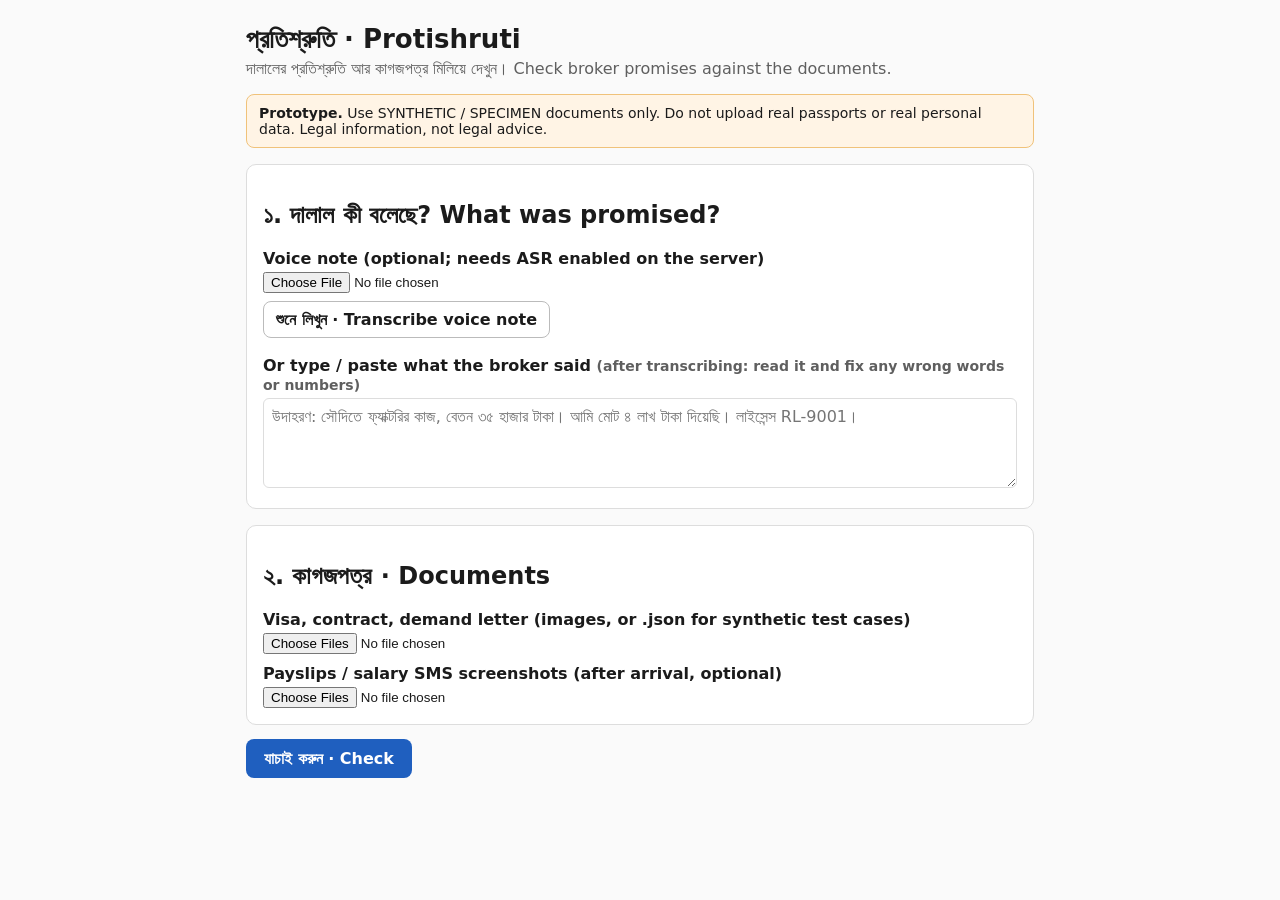
==== frontend/index.html @ cedc2063 "Protishruti prototype: rules engine, pipeline, synthetic data" ====
<!doctype html>
<html lang="bn">
<head>
<meta charset="utf-8">
<meta name="viewport" content="width=device-width, initial-scale=1">
<title>Protishruti — promise check (prototype)</title>
<style>
  :root { --ink:#1b1b1b; --muted:#5f5f5f; --line:#ddd; --bad:#b3261e; --warn:#8a5a00; --ok:#1e6b3a; --accent:#1f5fbf; }
  * { box-sizing: border-box; }
  body { font-family: "Noto Sans Bengali", system-ui, sans-serif; color: var(--ink); margin: 0; background: #fafafa; }
  main { max-width: 820px; margin: 0 auto; padding: 24px 16px 64px; }
  h1 { font-size: 26px; margin: 0 0 4px; }
  .sub { color: var(--muted); margin: 0 0 16px; }
  .banner { background: #fff4e5; border: 1px solid #f0c27a; padding: 10px 12px; border-radius: 8px; font-size: 14px; }
  section { background: #fff; border: 1px solid var(--line); border-radius: 10px; padding: 16px; margin-top: 16px; }
  label { display: block; font-weight: 600; margin: 10px 0 4px; }
  textarea, input[type=file] { width: 100%; }
  textarea { min-height: 90px; padding: 8px; font: inherit; border: 1px solid var(--line); border-radius: 6px; }
  button { background: var(--accent); color: #fff; border: 0; border-radius: 8px; padding: 10px 18px; font: inherit; font-weight: 600; cursor: pointer; margin-top: 14px; }
  button:disabled { opacity: .5; cursor: wait; }
  .flag { border-left: 4px solid var(--line); padding: 8px 12px; margin: 10px 0; background: #fcfcfc; border-radius: 0 8px 8px 0; }
  .critical { border-color: var(--bad); } .warning { border-color: var(--warn); } .info { border-color: var(--accent); }
  .tag { font-size: 12px; font-weight: 700; text-transform: uppercase; }
  .critical .tag { color: var(--bad); } .warning .tag { color: var(--warn); } .info .tag { color: var(--accent); }
  .muted { color: var(--muted); font-size: 14px; }
  pre { white-space: pre-wrap; background: #f6f6f6; padding: 12px; border-radius: 8px; font: inherit; }
  .err { color: var(--bad); font-weight: 600; }
  button.secondary { background: #fff; color: inherit; border: 1px solid #bbb; margin: 8px 0; padding: 8px 12px; }
</style>
</head>
<body>
<main>
  <h1>প্রতিশ্রুতি · Protishruti</h1>
  <p class="sub">দালালের প্রতিশ্রুতি আর কাগজপত্র মিলিয়ে দেখুন। Check broker promises against the documents.</p>
  <p class="banner"><b>Prototype.</b> Use SYNTHETIC / SPECIMEN documents only. Do not upload real passports or real personal data. Legal information, not legal advice.</p>

  <form id="f">
    <section>
      <h2>১. দালাল কী বলেছে? What was promised?</h2>
      <label for="audio">Voice note (optional; needs ASR enabled on the server)</label>
      <input id="audio" name="audio" type="file" accept="audio/*">
      <button id="tx" type="button" class="secondary">শুনে লিখুন · Transcribe voice note</button>
      <label for="transcript">Or type / paste what the broker said <span class="muted">(after transcribing: read it and fix any wrong words or numbers)</span></label>
      <textarea id="transcript" name="transcript" placeholder="উদাহরণ: সৌদিতে ফ্যাক্টরির কাজ, বেতন ৩৫ হাজার টাকা। আমি মোট ৪ লাখ টাকা দিয়েছি। লাইসেন্স RL-9001।"></textarea>
    </section>
    <section>
      <h2>২. কাগজপত্র · Documents</h2>
      <label for="documents">Visa, contract, demand letter (images, or .json for synthetic test cases)</label>
      <input id="documents" name="documents" type="file" multiple accept="image/*,.json,application/pdf">
      <label for="payslips">Payslips / salary SMS screenshots (after arrival, optional)</label>
      <input id="payslips" name="payslips" type="file" multiple accept="image/*,.json">
    </section>
    <button id="go" type="submit">যাচাই করুন · Check</button>
    <p id="status" class="muted" role="status"></p>
  </form>

  <section id="out" hidden>
    <h2>ফলাফল · Result</h2>
    <p id="heard" class="muted"></p>
    <div id="flags"></div>
    <h3>ব্যাখ্যা · Explanation</h3>
    <pre id="explain"></pre>
    <h3>যা যাচাই করা হয়নি · Not checked</h3>
    <ul id="notchecked"></ul>
    <p id="record" class="muted"></p>
  </section>
</main>
<script>
const f = document.getElementById('f'), go = document.getElementById('go'), status = document.getElementById('status');
const esc = s => String(s ?? '').replace(/[&<>"]/g, c => ({'&':'&amp;','<':'&lt;','>':'&gt;','"':'&quot;'}[c]));

let fromVoice = false;
document.getElementById('transcript').addEventListener('input', () => {
  if (!document.getElementById('transcript').value.trim()) fromVoice = false;
});
document.getElementById('tx').addEventListener('click', async () => {
  const audio = document.getElementById('audio').files[0];
  if (!audio) { status.innerHTML = '<span class="err">Choose a voice note first.</span>'; return; }
  const fd = new FormData(); fd.append('audio', audio);
  status.textContent = 'Transcribing…';
  try {
    const res = await fetch('/api/transcribe', { method: 'POST', body: fd });
    const raw = await res.text();
    let d; try { d = JSON.parse(raw); } catch { throw new Error(`Server error ${res.status}: ${raw.slice(0, 200)}`); }
    if (!res.ok) throw new Error(d.detail || res.statusText);
    document.getElementById('transcript').value = d.text;
    fromVoice = true;
    status.textContent = 'Done. Read the text, correct any mistakes, then click Check.';
  } catch (err) { status.innerHTML = '<span class="err">' + esc(err.message) + '</span>'; }
});

f.addEventListener('submit', async (e) => {
  e.preventDefault();
  const fd = new FormData();
  const audio = document.getElementById('audio').files[0];
  const transcript = document.getElementById('transcript').value.trim();
  if (!audio && !transcript) { status.innerHTML = '<span class="err">Add a voice note or type what was promised.</span>'; return; }
  if (audio) fd.append('audio', audio);
  if (transcript) fd.append('transcript', transcript);
  if (transcript && fromVoice) fd.append('from_voice', 'true');
  for (const file of document.getElementById('documents').files) fd.append('documents', file);
  for (const file of document.getElementById('payslips').files) fd.append('payslips', file);

  go.disabled = true;
  const t0 = Date.now();
  const tick = setInterval(() => { status.textContent = `Checking… ${Math.round((Date.now() - t0) / 1000)} s (the AI reads each document; up to a minute each)`; }, 1000);
  const ctrl = new AbortController();
  const stop = setTimeout(() => ctrl.abort(), 240000);
  try {
    const res = await fetch('/api/check', { method: 'POST', body: fd, signal: ctrl.signal });
    const raw = await res.text();
    let data;
    try { data = JSON.parse(raw); } catch { throw new Error(`Server error ${res.status}: ${raw.slice(0, 200)} (see the terminal running uvicorn)`); }
    if (!res.ok) throw new Error(typeof data.detail === 'string' ? data.detail : JSON.stringify(data.detail));
    render(data); status.textContent = '';
  } catch (err) {
    const msg = err.name === 'AbortError' ? 'No answer after 4 minutes. Look at the terminal running uvicorn for the step that is stuck.' : err.message;
    status.innerHTML = '<span class="err">' + esc(msg) + '</span>';
  } finally { clearInterval(tick); clearTimeout(stop); go.disabled = false; }
});

function render(d) {
  const flags = d.flags.map(fl => `
    <div class="flag ${fl.severity}">
      <div class="tag">${esc(fl.severity)} · ${esc(fl.rule_id)}</div>
      <div><b>${esc(fl.title_bn)}</b><br><span class="muted">${esc(fl.title_en)}</span></div>
      ${fl.promised ? `<div>Promised: ${esc(fl.promised)}</div>` : ''}
      ${fl.found ? `<div>Found: ${esc(fl.found)}</div>` : ''}
      <div class="muted">Source: ${esc(fl.source)}</div>
    </div>`).join('');
  document.getElementById('flags').innerHTML = flags || '<p>No mismatch found in what was shown. This does not mean the job is safe.</p>';
  document.getElementById('heard').innerHTML = d.transcript ? `<b>যা শোনা/পড়া হয়েছে · What we read:</b> ${esc(d.transcript)}` : '';
  document.getElementById('explain').textContent = d.explanation_bn;
  document.getElementById('notchecked').innerHTML = d.not_checked.map(x => `<li>${esc(x)}</li>`).join('');
  document.getElementById('record').innerHTML = d.record_id
    ? `Protishruti Record: <a href="/api/records/${esc(d.record_id)}" target="_blank" rel="noopener">${esc(d.record_id)}</a> · SHA-256 <code>${esc(d.record_hash)}</code>` : '';
  document.getElementById('out').hidden = false;
}
</script>
</body>
</html>
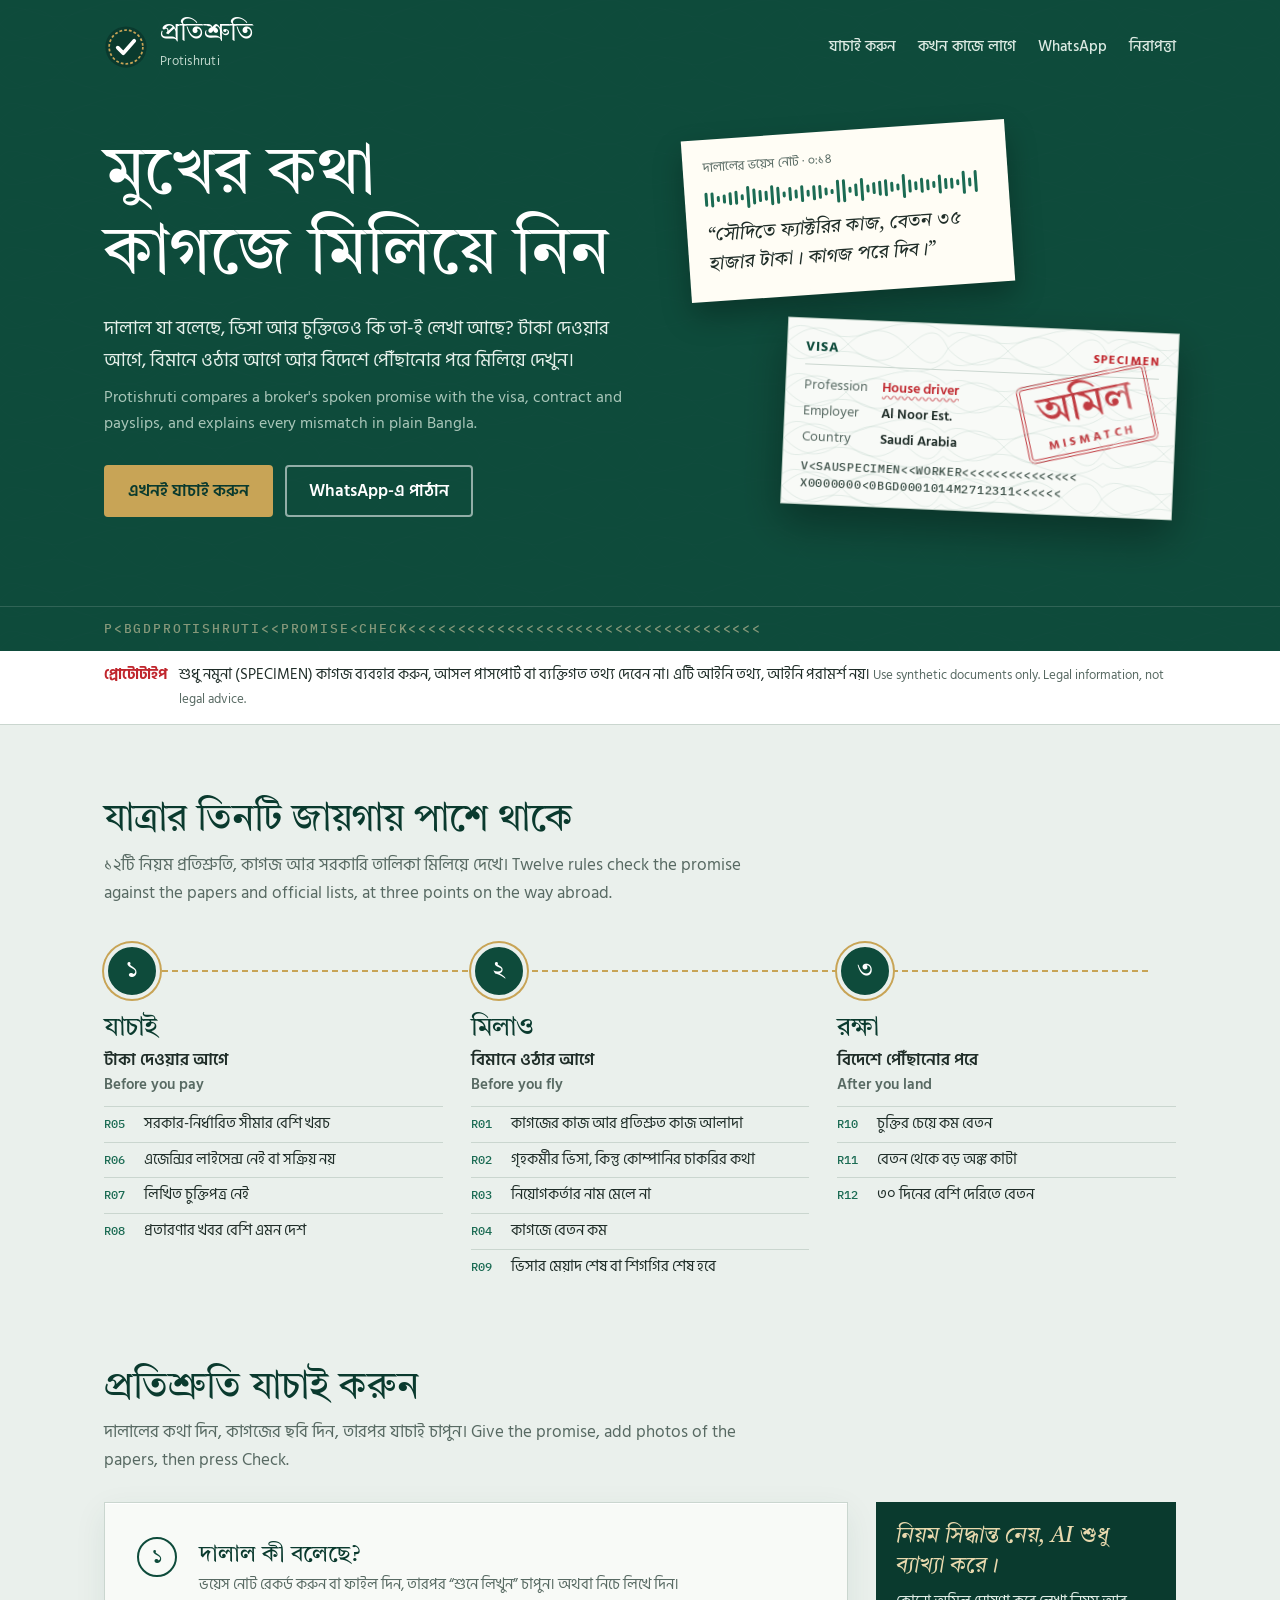
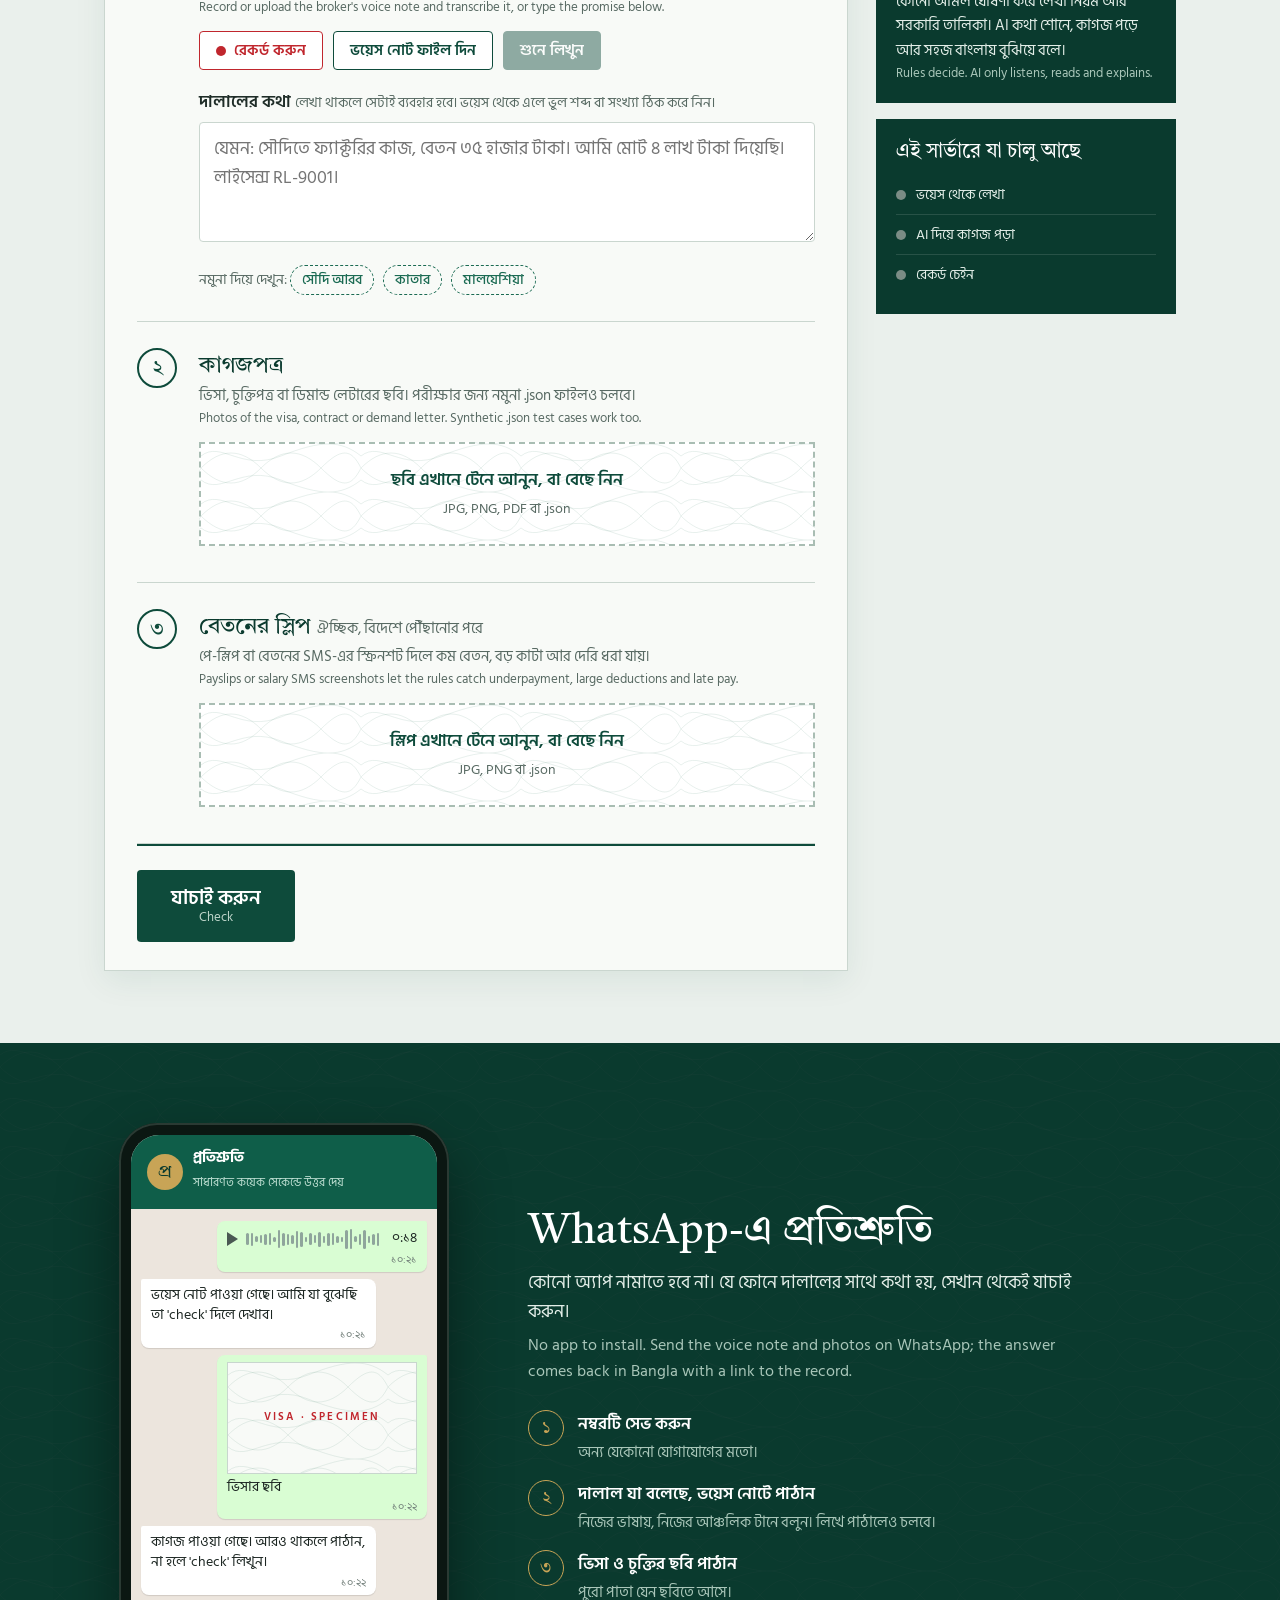
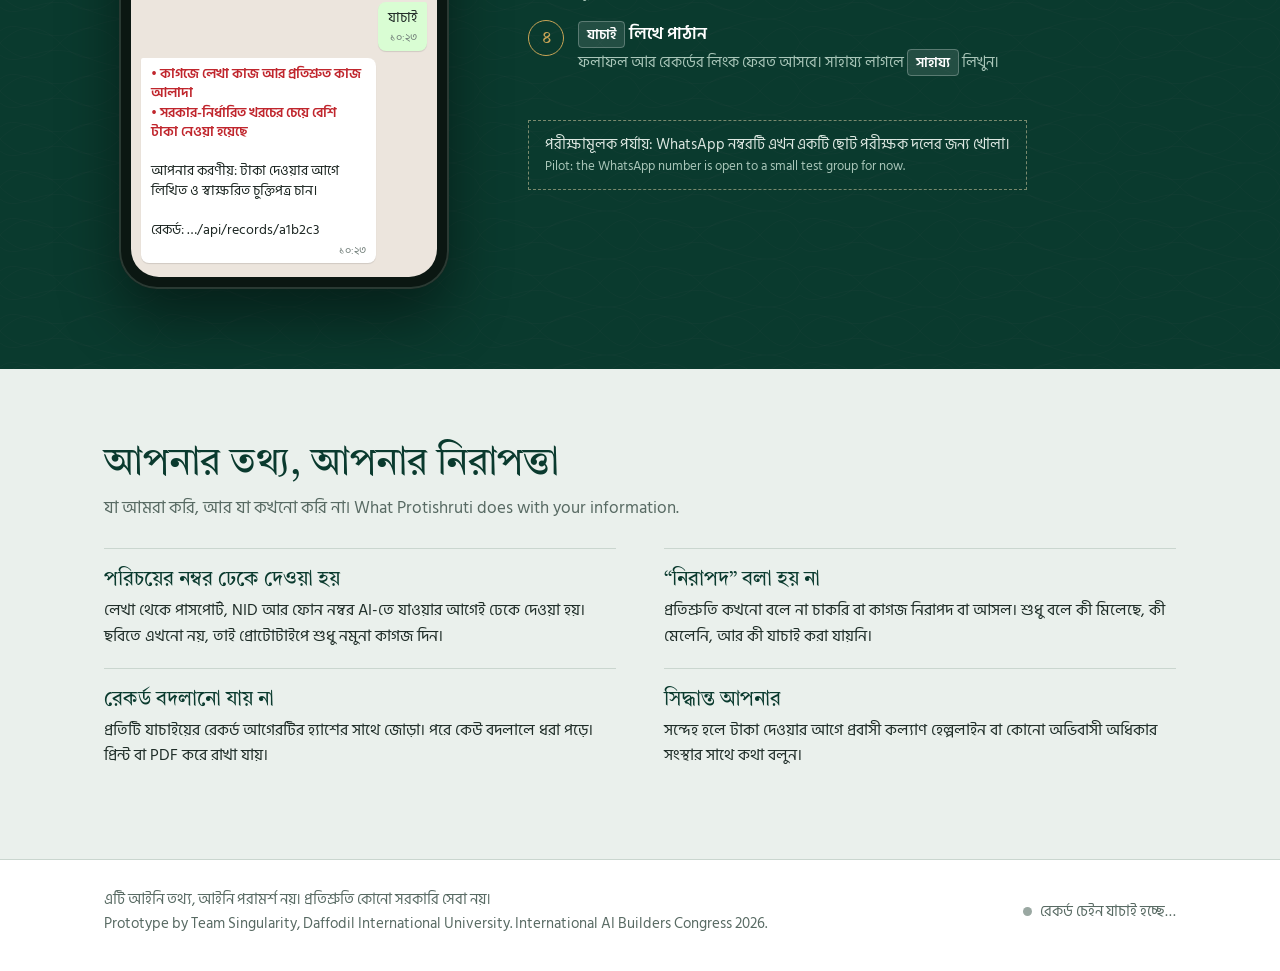
==== commit 1fbeabd8: "frontend more polished and whatsapp integration" ====
--- a/frontend/index.html
+++ b/frontend/index.html
@@ -3,107 +3,740 @@
 <head>
 <meta charset="utf-8">
 <meta name="viewport" content="width=device-width, initial-scale=1">
-<title>Protishruti — promise check (prototype)</title>
+<title>প্রতিশ্রুতি — দালালের কথা কাগজে মিলিয়ে নিন</title>
+<meta name="description" content="Protishruti checks a broker's spoken promise against the visa, contract and payslips, and explains every mismatch in plain Bangla.">
+<meta name="theme-color" content="#0E4B3B">
+<link rel="icon" href="data:image/svg+xml,%3Csvg xmlns='http://www.w3.org/2000/svg' viewBox='0 0 64 64'%3E%3Ccircle cx='32' cy='32' r='30' fill='%230E4B3B'/%3E%3Ccircle cx='32' cy='32' r='24' fill='none' stroke='%23C8A456' stroke-width='3' stroke-dasharray='4 3'/%3E%3Cpath d='M20 33l8 8 16-18' fill='none' stroke='%23fff' stroke-width='6' stroke-linecap='round' stroke-linejoin='round'/%3E%3C/svg%3E">
+<link rel="preconnect" href="https://fonts.googleapis.com">
+<link rel="preconnect" href="https://fonts.gstatic.com" crossorigin>
+<link href="https://fonts.googleapis.com/css2?family=Hind+Siliguri:wght@400;500;600;700&family=IBM+Plex+Mono:wght@500&family=Tiro+Bangla:ital@0;1&display=swap" rel="stylesheet">
 <style>
-  :root { --ink:#1b1b1b; --muted:#5f5f5f; --line:#ddd; --bad:#b3261e; --warn:#8a5a00; --ok:#1e6b3a; --accent:#1f5fbf; }
-  * { box-sizing: border-box; }
-  body { font-family: "Noto Sans Bengali", system-ui, sans-serif; color: var(--ink); margin: 0; background: #fafafa; }
-  main { max-width: 820px; margin: 0 auto; padding: 24px 16px 64px; }
-  h1 { font-size: 26px; margin: 0 0 4px; }
-  .sub { color: var(--muted); margin: 0 0 16px; }
-  .banner { background: #fff4e5; border: 1px solid #f0c27a; padding: 10px 12px; border-radius: 8px; font-size: 14px; }
-  section { background: #fff; border: 1px solid var(--line); border-radius: 10px; padding: 16px; margin-top: 16px; }
-  label { display: block; font-weight: 600; margin: 10px 0 4px; }
-  textarea, input[type=file] { width: 100%; }
-  textarea { min-height: 90px; padding: 8px; font: inherit; border: 1px solid var(--line); border-radius: 6px; }
-  button { background: var(--accent); color: #fff; border: 0; border-radius: 8px; padding: 10px 18px; font: inherit; font-weight: 600; cursor: pointer; margin-top: 14px; }
-  button:disabled { opacity: .5; cursor: wait; }
-  .flag { border-left: 4px solid var(--line); padding: 8px 12px; margin: 10px 0; background: #fcfcfc; border-radius: 0 8px 8px 0; }
-  .critical { border-color: var(--bad); } .warning { border-color: var(--warn); } .info { border-color: var(--accent); }
-  .tag { font-size: 12px; font-weight: 700; text-transform: uppercase; }
-  .critical .tag { color: var(--bad); } .warning .tag { color: var(--warn); } .info .tag { color: var(--accent); }
-  .muted { color: var(--muted); font-size: 14px; }
-  pre { white-space: pre-wrap; background: #f6f6f6; padding: 12px; border-radius: 8px; font: inherit; }
-  .err { color: var(--bad); font-weight: 600; }
-  button.secondary { background: #fff; color: inherit; border: 1px solid #bbb; margin: 8px 0; padding: 8px 12px; }
+:root {
+  --green-900: #0A3A2E;
+  --green: #0E4B3B;
+  --green-600: #1B6B53;
+  --paper: #EAF0EC;
+  --sheet: #F8FAF7;
+  --ink: #1F2D28;
+  --muted: #586A63;
+  --line: #CAD6CF;
+  --gold: #C8A456;
+  --gold-soft: #E9D9AE;
+  --red: #C0262D;
+  --violet: #5D3A9B;
+  --display: 'Tiro Bangla', 'Noto Serif Bengali', Georgia, serif;
+  --body: 'Hind Siliguri', 'Noto Sans Bengali', system-ui, sans-serif;
+  --mono: 'IBM Plex Mono', ui-monospace, Consolas, monospace;
+  --guilloche: url("data:image/svg+xml,%3Csvg xmlns='http://www.w3.org/2000/svg' width='160' height='48' viewBox='0 0 160 48'%3E%3Cg fill='none' stroke='%231B6B53' stroke-opacity='.10' stroke-width='1'%3E%3Cpath d='M0 24 C20 4 40 4 60 24 S100 44 120 24 S150 4 160 24'/%3E%3Cpath d='M0 24 C20 44 40 44 60 24 S100 4 120 24 S150 44 160 24'/%3E%3Cpath d='M0 12 C20 -4 40 28 80 12 S140 -4 160 12'/%3E%3Cpath d='M0 36 C20 52 40 20 80 36 S140 52 160 36'/%3E%3C/g%3E%3C/svg%3E");
+}
+* { box-sizing: border-box; }
+html { scroll-behavior: smooth; }
+body { margin: 0; background: var(--paper); color: var(--ink); font: 17px/1.65 var(--body); -webkit-font-smoothing: antialiased; }
+img, svg { display: block; }
+a { color: var(--green-600); }
+:focus-visible { outline: 3px solid var(--gold); outline-offset: 2px; }
+.wrap { max-width: 1120px; margin: 0 auto; padding: 0 24px; }
+.en { display: block; color: var(--muted); font-size: .86em; line-height: 1.5; }
+.sr { position: absolute; width: 1px; height: 1px; overflow: hidden; clip: rect(0 0 0 0); white-space: nowrap; }
+
+/* ---------- Hero ---------- */
+.hero { background: var(--green); color: #fff; position: relative; overflow: hidden; }
+.hero::before { content: ''; position: absolute; inset: 0; background: var(--guilloche); opacity: .5; filter: invert(1); mix-blend-mode: soft-light; }
+.topbar { position: relative; display: flex; align-items: center; justify-content: space-between; gap: 16px; padding-top: 20px; }
+.brand { display: flex; align-items: center; gap: 12px; color: #fff; text-decoration: none; }
+.brand svg { width: 44px; height: 44px; }
+.brand b { font: 400 26px/1 var(--display); display: block; }
+.brand small { color: #BFD6CB; font-size: 13px; letter-spacing: .02em; }
+.topbar nav { display: flex; gap: 22px; }
+.topbar nav a { color: #DCEAE3; text-decoration: none; font-weight: 500; font-size: 15px; }
+.topbar nav a:hover { color: #fff; text-decoration: underline; text-underline-offset: 4px; }
+.hero-grid { position: relative; display: grid; grid-template-columns: 1.05fr .95fr; gap: 40px; align-items: center; padding: 56px 0 84px; }
+.hero h1 { font: 400 clamp(40px, 6vw, 68px)/1.18 var(--display); margin: 0 0 18px; }
+.hero .lede { font-size: 19px; color: #E4EFE9; max-width: 34em; margin: 0 0 8px; }
+.hero .lede-en { color: #A9C6B9; font-size: 16px; max-width: 36em; margin: 0 0 28px; }
+.cta { display: flex; flex-wrap: wrap; gap: 12px; }
+.btn { display: inline-flex; align-items: center; gap: 10px; font: 600 17px/1.2 var(--body); border-radius: 4px; padding: 14px 22px; text-decoration: none; cursor: pointer; border: 2px solid transparent; }
+.btn-gold { background: var(--gold); color: var(--green-900); }
+.btn-gold:hover { background: #D6B66B; }
+.btn-line { border-color: rgba(255,255,255,.55); color: #fff; background: transparent; }
+.btn-line:hover { border-color: #fff; background: rgba(255,255,255,.06); }
+
+/* Hero specimen: promise note + visa page + stamp */
+.specimen { position: relative; height: 392px; }
+.note-card { position: absolute; left: 0; top: 0; width: 66%; background: #FFFDF5; color: var(--ink); padding: 18px 20px 22px; transform: rotate(-4deg); box-shadow: 0 14px 30px rgba(0,0,0,.28); }
+.note-card .who { display: flex; align-items: center; gap: 8px; font-size: 13px; color: var(--muted); margin-bottom: 8px; }
+.wave { display: flex; align-items: center; gap: 3px; height: 26px; margin: 6px 0 10px; }
+.wave i { width: 3px; background: var(--green-600); border-radius: 2px; }
+.note-card p { margin: 0; font: italic 400 19px/1.5 var(--display); }
+.visa { position: absolute; right: 0; bottom: 10px; width: 80%; background: var(--sheet) var(--guilloche); color: var(--ink); border: 1px solid #B9CBC1; padding: 16px 18px 12px; transform: rotate(2.5deg); box-shadow: 0 18px 40px rgba(0,0,0,.32); }
+.visa header { display: flex; justify-content: space-between; align-items: baseline; border-bottom: 1px solid var(--line); padding-bottom: 6px; margin-bottom: 8px; }
+.visa header b { font-weight: 700; letter-spacing: .08em; font-size: 14px; color: var(--green); }
+.visa header span { font-size: 12px; color: var(--red); font-weight: 700; letter-spacing: .1em; }
+.visa dl { display: grid; grid-template-columns: auto 1fr; gap: 3px 14px; margin: 0 0 10px; font-size: 14px; }
+.visa dt { color: var(--muted); }
+.visa dd { margin: 0; font-weight: 600; }
+.visa dd.bad { color: var(--red); text-decoration: underline wavy rgba(192,38,45,.5); text-underline-offset: 3px; }
+.visa .mrz { font: 500 11.5px/1.45 var(--mono); color: #3E5149; letter-spacing: .06em; white-space: nowrap; overflow: hidden; }
+.stamp { position: absolute; color: var(--red); border: 4px double currentColor; border-radius: 6px; padding: 4px 14px 2px; text-align: center; transform: rotate(-14deg); font-weight: 700; line-height: 1.05; mix-blend-mode: multiply; opacity: .9;
+  -webkit-mask-image: radial-gradient(circle at 30% 40%, #000 60%, rgba(0,0,0,.65) 61%, #000 75%); mask-image: radial-gradient(circle at 30% 40%, #000 60%, rgba(0,0,0,.65) 61%, #000 75%); }
+.stamp b { display: block; font: 400 34px/1.1 var(--display); }
+.stamp small { font-size: 12px; letter-spacing: .28em; }
+.visa .stamp { right: 22px; top: 44px; }
+.visa .stamp b { font-size: 42px; }
+@keyframes thunk { 0% { transform: rotate(-14deg) scale(1.9); opacity: 0; } 60% { transform: rotate(-14deg) scale(.94); opacity: .95; } 100% { transform: rotate(-14deg) scale(1); opacity: .9; } }
+.visa .stamp { animation: thunk .5s cubic-bezier(.2,.9,.3,1.2) .6s both; }
+.hero-mrz { position: relative; border-top: 1px solid rgba(255,255,255,.14); padding: 12px 0; font: 500 13px/1.5 var(--mono); color: rgba(233,217,174,.55); letter-spacing: .14em; white-space: nowrap; overflow: hidden; }
+
+/* ---------- Notice ---------- */
+.notice { background: #FFF; border-bottom: 1px solid var(--line); }
+.notice p { margin: 0; padding: 12px 0; font-size: 15px; display: flex; gap: 12px; align-items: baseline; }
+.notice strong { color: var(--red); white-space: nowrap; }
+
+/* ---------- Journey ---------- */
+.journey { padding: 72px 0 24px; }
+.section-head h2 { font: 400 clamp(28px, 3.4vw, 38px)/1.25 var(--display); margin: 0; color: var(--green-900); }
+.section-head p { margin: 6px 0 0; color: var(--muted); max-width: 40em; }
+.route { list-style: none; margin: 36px 0 0; padding: 0; display: grid; grid-template-columns: repeat(3, 1fr); gap: 28px; position: relative; }
+.route::before { content: ''; position: absolute; top: 27px; left: 28px; right: 28px; border-top: 2px dashed var(--gold); }
+.route li { position: relative; }
+.route .node { width: 56px; height: 56px; border-radius: 50%; background: var(--green); color: #fff; display: grid; place-items: center; font: 400 24px/1 var(--display); border: 4px solid var(--paper); box-shadow: 0 0 0 2px var(--gold); position: relative; }
+.route h3 { font: 400 26px/1.2 var(--display); margin: 14px 0 0; color: var(--green-900); }
+.route .when { font-weight: 600; margin: 2px 0 10px; }
+.route .rules { list-style: none; margin: 0; padding: 0; font-size: 15px; }
+.route .rules li { display: flex; gap: 10px; padding: 5px 0; border-top: 1px solid var(--line); }
+.route .rules code { font: 500 12px/2 var(--mono); color: var(--green-600); min-width: 30px; }
+
+/* ---------- Checker ---------- */
+.checker { padding: 56px 0 72px; }
+.desk { display: grid; grid-template-columns: 1fr 300px; gap: 28px; align-items: start; margin-top: 28px; }
+.sheet { background: var(--sheet); border: 1px solid var(--line); box-shadow: 0 1px 0 #fff inset, 0 10px 30px rgba(14,75,59,.08); }
+form.sheet { padding: 8px 32px 28px; }
+.step { display: grid; grid-template-columns: 44px 1fr; gap: 18px; padding: 26px 0; border-bottom: 1px solid var(--line); }
+.step:last-of-type { border-bottom: 0; }
+.step .num { width: 40px; height: 40px; border-radius: 50%; border: 2px solid var(--green); color: var(--green); display: grid; place-items: center; font: 400 21px/1 var(--display); }
+.step h3 { font: 400 23px/1.3 var(--display); margin: 4px 0 2px; color: var(--green-900); }
+.step .help { margin: 0 0 14px; color: var(--muted); font-size: 15px; }
+.row { display: flex; flex-wrap: wrap; gap: 10px; align-items: center; }
+.tool { display: inline-flex; align-items: center; gap: 8px; font: 600 15px/1 var(--body); padding: 11px 16px; border-radius: 4px; border: 1.5px solid var(--green); background: #fff; color: var(--green); cursor: pointer; }
+.tool:hover:not(:disabled) { background: #EEF5F1; }
+.tool:disabled { opacity: .45; cursor: not-allowed; }
+.tool.rec { border-color: var(--red); color: var(--red); }
+.tool.rec.on { background: var(--red); color: #fff; }
+.tool .dot { width: 10px; height: 10px; border-radius: 50%; background: currentColor; }
+.tool.rec.on .dot { animation: pulse 1s infinite; }
+@keyframes pulse { 50% { opacity: .25; } }
+.tool.primary { background: var(--green); color: #fff; }
+.tool.primary:hover:not(:disabled) { background: var(--green-600); }
+.file-hidden { position: absolute; width: 1px; height: 1px; opacity: 0; pointer-events: none; }
+.audio-chip { display: none; align-items: center; gap: 10px; margin-top: 12px; background: #fff; border: 1px solid var(--line); padding: 8px 10px; }
+.audio-chip.show { display: flex; flex-wrap: wrap; }
+.audio-chip audio { height: 34px; max-width: 100%; }
+.audio-chip .name { font-size: 14px; color: var(--muted); }
+.x { border: 0; background: none; color: var(--muted); font-size: 20px; line-height: 1; cursor: pointer; padding: 2px 6px; }
+.x:hover { color: var(--red); }
+.voice-off { margin: 10px 0 0; font-size: 14px; color: var(--muted); }
+label.field { display: block; font-weight: 600; margin: 18px 0 6px; }
+label.field span { font-weight: 400; color: var(--muted); font-size: 14px; }
+textarea { width: 100%; min-height: 120px; resize: vertical; font: 18px/1.6 var(--body); color: var(--ink); background: #fff; border: 1.5px solid var(--line); border-radius: 4px; padding: 12px 14px; }
+textarea:focus { border-color: var(--green-600); outline: none; box-shadow: 0 0 0 3px rgba(27,107,83,.18); }
+.examples { margin-top: 10px; font-size: 14px; color: var(--muted); }
+.examples button { font: 500 14px/1 var(--body); border: 1px dashed var(--green-600); background: transparent; color: var(--green-600); padding: 7px 11px; border-radius: 99px; margin: 4px 6px 0 0; cursor: pointer; }
+.examples button:hover { background: #E3EEE8; border-style: solid; }
+.drop { display: block; border: 2px dashed #A9BDB3; background: #fff var(--guilloche); padding: 22px; text-align: center; cursor: pointer; transition: border-color .15s, background-color .15s; }
+.drop:hover, .drop.over { border-color: var(--green-600); background-color: #F1F7F3; }
+.drop b { display: block; color: var(--green); font-weight: 600; }
+.drop small { color: var(--muted); }
+.chips { list-style: none; padding: 0; margin: 10px 0 0; display: flex; flex-wrap: wrap; gap: 8px; }
+.chips li { display: flex; align-items: center; gap: 6px; background: #E3EEE8; padding: 4px 4px 4px 12px; font-size: 14px; max-width: 100%; }
+.chips li span { overflow: hidden; text-overflow: ellipsis; white-space: nowrap; max-width: 240px; }
+.submit { display: flex; flex-wrap: wrap; gap: 16px; align-items: center; padding-top: 24px; border-top: 2px solid var(--green); }
+.go { font: 600 20px/1.2 var(--body); background: var(--green); color: #fff; border: 0; border-radius: 4px; padding: 16px 34px; cursor: pointer; }
+.go small { display: block; font-weight: 400; font-size: 13px; color: #BFD6CB; }
+.go:hover:not(:disabled) { background: var(--green-600); }
+.go:disabled { opacity: .6; cursor: progress; }
+#status { margin: 0; font-size: 15px; color: var(--muted); flex: 1; min-width: 220px; }
+#status .err { color: var(--red); font-weight: 600; }
+
+/* Working panel */
+.working { display: none; margin-top: 18px; padding: 18px; background: #fff; border: 1px solid var(--line); align-items: center; gap: 18px; }
+.working.show { display: flex; }
+.scan { width: 54px; height: 68px; border: 1.5px solid var(--green-600); background: repeating-linear-gradient(#fff 0 9px, #D7E4DC 9px 10px); position: relative; overflow: hidden; flex: none; }
+.scan::after { content: ''; position: absolute; left: 0; right: 0; height: 3px; background: var(--gold); box-shadow: 0 0 8px var(--gold); animation: scan 1.4s ease-in-out infinite alternate; }
+@keyframes scan { from { top: 4px; } to { top: 60px; } }
+.working b { display: block; font: 400 20px/1.3 var(--display); color: var(--green-900); }
+.working span { font-size: 14px; color: var(--muted); }
+
+/* Side panel */
+aside.side { position: sticky; top: 20px; display: grid; gap: 16px; }
+.side .box { background: var(--green-900); color: #E3EEE8; padding: 20px; }
+.side .box h3 { font: 400 20px/1.3 var(--display); margin: 0 0 10px; color: #fff; }
+.side .box p { margin: 0; font-size: 15px; }
+.side .box q { display: block; font: italic 400 22px/1.35 var(--display); color: var(--gold-soft); margin-bottom: 8px; quotes: none; }
+.status-list { list-style: none; margin: 0; padding: 0; font-size: 14px; }
+.status-list li { display: flex; gap: 10px; padding: 8px 0; border-top: 1px solid rgba(255,255,255,.12); }
+.status-list li:first-child { border-top: 0; }
+.status-list i { width: 10px; height: 10px; border-radius: 50%; margin-top: 7px; flex: none; background: #7B8C85; }
+.status-list i.on { background: #5FD39E; box-shadow: 0 0 0 3px rgba(95,211,158,.18); }
+
+/* ---------- Results ---------- */
+#out { margin-top: 32px; scroll-margin-top: 16px; }
+.verdict { position: relative; padding: 28px 32px 26px; border-bottom: 1px solid var(--line); overflow: hidden; }
+.verdict h2 { font: 400 clamp(26px, 3.2vw, 36px)/1.25 var(--display); margin: 0; padding-right: 170px; }
+.verdict p { margin: 6px 0 0; color: var(--muted); padding-right: 170px; }
+.verdict .counts { display: flex; flex-wrap: wrap; gap: 8px; margin-top: 14px; }
+.count { font-size: 14px; font-weight: 600; padding: 4px 12px; border: 1.5px solid currentColor; border-radius: 99px; }
+.count.critical { color: var(--red); } .count.warning { color: var(--violet); } .count.info { color: var(--green-600); }
+.verdict .stamp { right: 30px; top: 22px; }
+.verdict .stamp.warn { color: var(--violet); }
+.verdict .stamp.clear { color: var(--green-600); }
+.verdict .stamp.go-anim { animation: thunk .45s cubic-bezier(.2,.9,.3,1.2) both; }
+.res-body { padding: 8px 32px 30px; }
+.res-body h3 { font: 400 21px/1.3 var(--display); color: var(--green-900); margin: 26px 0 10px; }
+.flag { display: grid; grid-template-columns: 6px 1fr; background: #fff; border: 1px solid var(--line); margin: 12px 0; }
+.flag::before { content: ''; background: var(--line); }
+.flag.critical::before { background: var(--red); } .flag.warning::before { background: var(--violet); } .flag.info::before { background: var(--green-600); }
+.flag-in { padding: 14px 18px; }
+.flag-top { display: flex; justify-content: space-between; gap: 12px; align-items: baseline; }
+.flag-top b { font-size: 18px; }
+.sev { font-size: 13px; font-weight: 700; white-space: nowrap; }
+.critical .sev { color: var(--red); } .warning .sev { color: var(--violet); } .info .sev { color: var(--green-600); }
+.sev code { font: 500 12px var(--mono); color: var(--muted); margin-left: 6px; }
+.compare { display: grid; grid-template-columns: 1fr 1fr; gap: 0; margin-top: 12px; border: 1px solid var(--line); }
+.compare div { padding: 10px 12px; }
+.compare div + div { border-left: 1px dashed var(--line); background: #FBF6F6; }
+.warning .compare div + div { background: #F7F4FB; }
+.compare small { display: block; color: var(--muted); font-size: 12.5px; }
+.compare strong { font-weight: 600; }
+.src { margin: 10px 0 0; font-size: 13.5px; color: var(--muted); }
+.heard { margin: 0; padding: 12px 16px; background: #fff; border-left: 3px solid var(--gold); font: italic 400 18px/1.6 var(--display); }
+.letter { margin: 0; white-space: pre-wrap; font: 17px/1.75 var(--body); background: #fff; border: 1px solid var(--line); padding: 16px 18px; }
+.unchecked { list-style: none; padding: 0; margin: 0; }
+.unchecked li { display: flex; gap: 12px; padding: 7px 0; }
+.unchecked li::before { content: ''; width: 18px; height: 18px; border: 2px dashed var(--muted); border-radius: 3px; flex: none; margin-top: 4px; }
+.receipt { margin: 28px 0 0; background: #fff var(--guilloche); border: 1px solid var(--line); padding: 20px 22px; position: relative; }
+.receipt::before { content: ''; position: absolute; left: 0; right: 0; top: -7px; height: 12px; background: radial-gradient(circle at 7px 0, var(--sheet) 6px, transparent 6.5px) 0 0 / 14px 12px repeat-x; }
+.receipt h4 { font: 400 20px/1.3 var(--display); margin: 0; color: var(--green-900); }
+.receipt .rid { font: 500 14px var(--mono); color: var(--green-600); }
+.receipt code { display: block; font: 500 12.5px/1.5 var(--mono); word-break: break-all; color: var(--muted); margin: 8px 0 14px; }
+.receipt .row a { text-decoration: none; }
+
+/* ---------- WhatsApp ---------- */
+.wa { background: var(--green-900); color: #E3EEE8; padding: 80px 0; position: relative; overflow: hidden; }
+.wa::before { content: ''; position: absolute; inset: 0; background: var(--guilloche); filter: invert(1); opacity: .25; }
+.wa-grid { position: relative; display: grid; grid-template-columns: 360px 1fr; gap: 64px; align-items: center; }
+.phone { width: 330px; margin: 0 auto; background: #0B1712; border-radius: 38px; padding: 12px; box-shadow: 0 30px 60px rgba(0,0,0,.45), inset 0 0 0 2px #2A3A33; }
+.screen { border-radius: 28px; overflow: hidden; background: #ECE5DD; }
+.chat-head { background: #0F5E49; color: #fff; padding: 14px 16px; display: flex; align-items: center; gap: 10px; }
+.chat-head .av { width: 36px; height: 36px; border-radius: 50%; background: var(--gold); display: grid; place-items: center; color: var(--green-900); font: 400 18px var(--display); }
+.chat-head b { display: block; font-size: 15px; line-height: 1.2; }
+.chat-head small { font-size: 12px; color: #BFE0D3; }
+.chat { padding: 12px 10px 14px; display: flex; flex-direction: column; gap: 7px; min-height: 470px; font-size: 13.5px; line-height: 1.45; color: #1C2622; }
+.msg { max-width: 82%; padding: 7px 10px 5px; border-radius: 8px; box-shadow: 0 1px 1px rgba(0,0,0,.12); position: relative; }
+.msg.me { align-self: flex-end; background: #D9FDD3; border-top-right-radius: 2px; }
+.msg.bot { align-self: flex-start; background: #fff; border-top-left-radius: 2px; }
+.msg time { display: block; text-align: right; font-size: 10.5px; color: #6E7B76; margin-top: 2px; }
+.msg .vn { display: flex; align-items: center; gap: 8px; min-width: 190px; }
+.msg .vn .play { width: 0; height: 0; border-left: 11px solid #4A5853; border-top: 7px solid transparent; border-bottom: 7px solid transparent; }
+.msg .vn .bars { display: flex; gap: 2px; align-items: center; height: 22px; flex: 1; }
+.msg .vn .bars i { width: 2.5px; background: #8FA59C; border-radius: 2px; }
+.msg .photo { width: 190px; height: 112px; background: var(--sheet) var(--guilloche); border: 1px solid #C8D6CE; display: grid; place-items: center; font: 600 11px/1.3 var(--body); color: var(--red); letter-spacing: .2em; margin-bottom: 4px; }
+.msg .flagline { color: var(--red); font-weight: 600; }
+.wa h2 { font: 400 clamp(30px, 3.6vw, 42px)/1.2 var(--display); color: #fff; margin: 0 0 10px; }
+.wa .lede { font-size: 18px; margin: 0 0 6px; max-width: 32em; }
+.wa .lede-en { color: #A9C6B9; margin: 0 0 26px; max-width: 34em; font-size: 15.5px; }
+.wa ol { list-style: none; counter-reset: s; margin: 0 0 28px; padding: 0; display: grid; gap: 14px; }
+.wa ol li { counter-increment: s; display: grid; grid-template-columns: 36px 1fr; gap: 14px; align-items: start; }
+.wa ol li::before { content: counter(s, bengali); width: 34px; height: 34px; border-radius: 50%; border: 1.5px solid var(--gold); color: var(--gold); display: grid; place-items: center; font: 400 17px/1 var(--display); }
+.wa ol b { color: #fff; font-weight: 600; display: block; }
+.wa ol span { color: #A9C6B9; font-size: 14.5px; }
+.wa kbd { font: 600 14px var(--body); background: rgba(255,255,255,.1); border: 1px solid rgba(255,255,255,.25); padding: 1px 8px; border-radius: 4px; color: #fff; }
+.wa-cta { display: flex; flex-wrap: wrap; gap: 14px; align-items: center; }
+.wa-num { font: 500 18px var(--mono); color: var(--gold-soft); letter-spacing: .04em; }
+.pilot { border: 1px dashed rgba(233,217,174,.5); padding: 12px 16px; font-size: 15px; color: #DCE7E1; max-width: 34em; }
+
+/* ---------- Safety + footer ---------- */
+.safety { padding: 72px 0; }
+.safety-grid { display: grid; grid-template-columns: repeat(2, 1fr); gap: 0 48px; margin-top: 26px; }
+.safety-grid div { padding: 18px 0; border-top: 1px solid var(--line); }
+.safety-grid b { display: block; font: 400 20px/1.35 var(--display); color: var(--green-900); margin-bottom: 4px; }
+.safety-grid p { margin: 0; font-size: 15.5px; }
+footer { background: #fff; border-top: 1px solid var(--line); padding: 28px 0 36px; font-size: 14.5px; color: var(--muted); }
+footer .wrap { display: flex; flex-wrap: wrap; justify-content: space-between; gap: 18px; }
+footer p { margin: 0; }
+footer .chain { display: inline-flex; gap: 8px; align-items: center; }
+footer .chain i { width: 9px; height: 9px; border-radius: 50%; background: #9AA8A2; }
+footer .chain i.on { background: #2E9E6B; }
+
+/* ---------- Responsive + motion ---------- */
+@media (max-width: 960px) {
+  .hero-grid { grid-template-columns: 1fr; padding: 36px 0 56px; }
+  .specimen { height: 330px; max-width: 520px; }
+  .desk { grid-template-columns: 1fr; }
+  aside.side { position: static; grid-template-columns: 1fr 1fr; }
+  .wa-grid { grid-template-columns: 1fr; gap: 40px; }
+  .wa-grid .phone { order: 2; }
+}
+@media (max-width: 680px) {
+  body { font-size: 16px; }
+  .wrap { padding: 0 16px; }
+  .topbar nav { display: none; }
+  .route { grid-template-columns: 1fr; gap: 30px; }
+  .route::before { top: 28px; bottom: 28px; left: 27px; right: auto; border-top: 0; border-left: 2px dashed var(--gold); }
+  .route li { padding-left: 76px; }
+  .route .node { position: absolute; left: 0; top: 0; }
+  .route h3 { margin-top: 6px; }
+  form.sheet { padding: 4px 16px 20px; }
+  .step { grid-template-columns: 1fr; gap: 8px; }
+  aside.side { grid-template-columns: 1fr; }
+  .verdict, .res-body { padding-left: 16px; padding-right: 16px; }
+  .verdict h2, .verdict p { padding-right: 0; }
+  .verdict .stamp { position: static; display: inline-block; margin-top: 14px; transform: rotate(-6deg); }
+  .compare { grid-template-columns: 1fr; }
+  .compare div + div { border-left: 0; border-top: 1px dashed var(--line); }
+  .safety-grid { grid-template-columns: 1fr; }
+  .phone { width: 300px; }
+  .specimen { height: 372px; }
+  .note-card { width: 82%; }
+  .visa { width: 92%; }
+  .visa .stamp { top: auto; bottom: 44px; right: 12px; }
+  .visa .stamp b { font-size: 30px; }
+}
+@media (prefers-reduced-motion: reduce) {
+  *, *::before, *::after { animation: none !important; transition: none !important; scroll-behavior: auto !important; }
+}
 </style>
 </head>
 <body>
+
+<header class="hero">
+  <div class="wrap">
+    <div class="topbar">
+      <a class="brand" href="#top" aria-label="প্রতিশ্রুতি, হোম">
+        <svg viewBox="0 0 64 64" aria-hidden="true"><circle cx="32" cy="32" r="30" fill="#0A3A2E"/><circle cx="32" cy="32" r="24.5" fill="none" stroke="#C8A456" stroke-width="2.5" stroke-dasharray="4 3"/><path d="M20 33l8 8 16-18" fill="none" stroke="#fff" stroke-width="5.5" stroke-linecap="round" stroke-linejoin="round"/></svg>
+        <span><b>প্রতিশ্রুতি</b><small>Protishruti</small></span>
+      </a>
+      <nav aria-label="Sections">
+        <a href="#check">যাচাই করুন</a>
+        <a href="#journey">কখন কাজে লাগে</a>
+        <a href="#whatsapp">WhatsApp</a>
+        <a href="#safety">নিরাপত্তা</a>
+      </nav>
+    </div>
+
+    <div class="hero-grid" id="top">
+      <div>
+        <h1>মুখের কথা<br>কাগজে মিলিয়ে নিন</h1>
+        <p class="lede">দালাল যা বলেছে, ভিসা আর চুক্তিতেও কি তা-ই লেখা আছে? টাকা দেওয়ার আগে, বিমানে ওঠার আগে আর বিদেশে পৌঁছানোর পরে মিলিয়ে দেখুন।</p>
+        <p class="lede-en">Protishruti compares a broker's spoken promise with the visa, contract and payslips, and explains every mismatch in plain Bangla.</p>
+        <div class="cta">
+          <a class="btn btn-gold" href="#check">এখনই যাচাই করুন</a>
+          <a class="btn btn-line" href="#whatsapp">WhatsApp-এ পাঠান</a>
+        </div>
+      </div>
+
+      <div class="specimen" aria-hidden="true">
+        <div class="note-card">
+          <div class="who">দালালের ভয়েস নোট · ০:১৪</div>
+          <div class="wave" id="heroWave"></div>
+          <p>“সৌদিতে ফ্যাক্টরির কাজ, বেতন ৩৫ হাজার টাকা। কাগজ পরে দিব।”</p>
+        </div>
+        <div class="visa">
+          <header><b>VISA</b><span>SPECIMEN</span></header>
+          <dl>
+            <dt>Profession</dt><dd class="bad">House driver</dd>
+            <dt>Employer</dt><dd>Al Noor Est.</dd>
+            <dt>Country</dt><dd>Saudi Arabia</dd>
+          </dl>
+          <div class="mrz">V&lt;SAUSPECIMEN&lt;&lt;WORKER&lt;&lt;&lt;&lt;&lt;&lt;&lt;&lt;&lt;&lt;&lt;&lt;&lt;&lt;&lt;<br>X0000000&lt;0BGD0001014M2712311&lt;&lt;&lt;&lt;&lt;&lt;</div>
+          <div class="stamp"><b>অমিল</b><small>MISMATCH</small></div>
+        </div>
+      </div>
+    </div>
+  </div>
+  <div class="hero-mrz" aria-hidden="true"><div class="wrap">P&lt;BGDPROTISHRUTI&lt;&lt;PROMISE&lt;CHECK&lt;&lt;&lt;&lt;&lt;&lt;&lt;&lt;&lt;&lt;&lt;&lt;&lt;&lt;&lt;&lt;&lt;&lt;&lt;&lt;&lt;&lt;&lt;&lt;&lt;&lt;&lt;&lt;&lt;&lt;&lt;&lt;&lt;&lt;&lt;&lt;</div></div>
+</header>
+
+<div class="notice">
+  <div class="wrap"><p><strong>প্রোটোটাইপ</strong><span>শুধু নমুনা (SPECIMEN) কাগজ ব্যবহার করুন, আসল পাসপোর্ট বা ব্যক্তিগত তথ্য দেবেন না। এটি আইনি তথ্য, আইনি পরামর্শ নয়। <span class="en" style="display:inline">Use synthetic documents only. Legal information, not legal advice.</span></span></p></div>
+</div>
+
 <main>
-  <h1>প্রতিশ্রুতি · Protishruti</h1>
-  <p class="sub">দালালের প্রতিশ্রুতি আর কাগজপত্র মিলিয়ে দেখুন। Check broker promises against the documents.</p>
-  <p class="banner"><b>Prototype.</b> Use SYNTHETIC / SPECIMEN documents only. Do not upload real passports or real personal data. Legal information, not legal advice.</p>
-
-  <form id="f">
-    <section>
-      <h2>১. দালাল কী বলেছে? What was promised?</h2>
-      <label for="audio">Voice note (optional; needs ASR enabled on the server)</label>
-      <input id="audio" name="audio" type="file" accept="audio/*">
-      <button id="tx" type="button" class="secondary">শুনে লিখুন · Transcribe voice note</button>
-      <label for="transcript">Or type / paste what the broker said <span class="muted">(after transcribing: read it and fix any wrong words or numbers)</span></label>
-      <textarea id="transcript" name="transcript" placeholder="উদাহরণ: সৌদিতে ফ্যাক্টরির কাজ, বেতন ৩৫ হাজার টাকা। আমি মোট ৪ লাখ টাকা দিয়েছি। লাইসেন্স RL-9001।"></textarea>
-    </section>
-    <section>
-      <h2>২. কাগজপত্র · Documents</h2>
-      <label for="documents">Visa, contract, demand letter (images, or .json for synthetic test cases)</label>
-      <input id="documents" name="documents" type="file" multiple accept="image/*,.json,application/pdf">
-      <label for="payslips">Payslips / salary SMS screenshots (after arrival, optional)</label>
-      <input id="payslips" name="payslips" type="file" multiple accept="image/*,.json">
-    </section>
-    <button id="go" type="submit">যাচাই করুন · Check</button>
-    <p id="status" class="muted" role="status"></p>
-  </form>
-
-  <section id="out" hidden>
-    <h2>ফলাফল · Result</h2>
-    <p id="heard" class="muted"></p>
-    <div id="flags"></div>
-    <h3>ব্যাখ্যা · Explanation</h3>
-    <pre id="explain"></pre>
-    <h3>যা যাচাই করা হয়নি · Not checked</h3>
-    <ul id="notchecked"></ul>
-    <p id="record" class="muted"></p>
+  <section class="journey" id="journey">
+    <div class="wrap">
+      <div class="section-head">
+        <h2>যাত্রার তিনটি জায়গায় পাশে থাকে</h2>
+        <p>১২টি নিয়ম প্রতিশ্রুতি, কাগজ আর সরকারি তালিকা মিলিয়ে দেখে। Twelve rules check the promise against the papers and official lists, at three points on the way abroad.</p>
+      </div>
+      <ol class="route">
+        <li>
+          <div class="node">১</div>
+          <h3>যাচাই</h3>
+          <p class="when">টাকা দেওয়ার আগে <span class="en">Before you pay</span></p>
+          <ul class="rules">
+            <li><code>R05</code>সরকার-নির্ধারিত সীমার বেশি খরচ</li>
+            <li><code>R06</code>এজেন্সির লাইসেন্স নেই বা সক্রিয় নয়</li>
+            <li><code>R07</code>লিখিত চুক্তিপত্র নেই</li>
+            <li><code>R08</code>প্রতারণার খবর বেশি এমন দেশ</li>
+          </ul>
+        </li>
+        <li>
+          <div class="node">২</div>
+          <h3>মিলাও</h3>
+          <p class="when">বিমানে ওঠার আগে <span class="en">Before you fly</span></p>
+          <ul class="rules">
+            <li><code>R01</code>কাগজের কাজ আর প্রতিশ্রুত কাজ আলাদা</li>
+            <li><code>R02</code>গৃহকর্মীর ভিসা, কিন্তু কোম্পানির চাকরির কথা</li>
+            <li><code>R03</code>নিয়োগকর্তার নাম মেলে না</li>
+            <li><code>R04</code>কাগজে বেতন কম</li>
+            <li><code>R09</code>ভিসার মেয়াদ শেষ বা শিগগির শেষ হবে</li>
+          </ul>
+        </li>
+        <li>
+          <div class="node">৩</div>
+          <h3>রক্ষা</h3>
+          <p class="when">বিদেশে পৌঁছানোর পরে <span class="en">After you land</span></p>
+          <ul class="rules">
+            <li><code>R10</code>চুক্তির চেয়ে কম বেতন</li>
+            <li><code>R11</code>বেতন থেকে বড় অঙ্ক কাটা</li>
+            <li><code>R12</code>৩০ দিনের বেশি দেরিতে বেতন</li>
+          </ul>
+        </li>
+      </ol>
+    </div>
+  </section>
+
+  <section class="checker" id="check">
+    <div class="wrap">
+      <div class="section-head">
+        <h2>প্রতিশ্রুতি যাচাই করুন</h2>
+        <p>দালালের কথা দিন, কাগজের ছবি দিন, তারপর যাচাই চাপুন। Give the promise, add photos of the papers, then press Check.</p>
+      </div>
+
+      <div class="desk">
+        <div>
+          <form id="f" class="sheet" novalidate>
+            <div class="step">
+              <div class="num" aria-hidden="true">১</div>
+              <div>
+                <h3>দালাল কী বলেছে?</h3>
+                <p class="help">ভয়েস নোট রেকর্ড করুন বা ফাইল দিন, তারপর “শুনে লিখুন” চাপুন। অথবা নিচে লিখে দিন। <span class="en">Record or upload the broker's voice note and transcribe it, or type the promise below.</span></p>
+                <div class="row" id="voiceTools">
+                  <button type="button" class="tool rec" id="recBtn"><span class="dot"></span><span id="recLabel">রেকর্ড করুন</span></button>
+                  <label class="tool" for="audio">ভয়েস নোট ফাইল দিন</label>
+                  <input id="audio" class="file-hidden" name="audio" type="file" accept="audio/*">
+                  <button type="button" class="tool primary" id="tx" disabled>শুনে লিখুন</button>
+                </div>
+                <div class="audio-chip" id="audioChip">
+                  <audio id="audioPreview" controls preload="metadata"></audio>
+                  <span class="name" id="audioName"></span>
+                  <button type="button" class="x" id="audioClear" aria-label="ভয়েস নোট সরান">×</button>
+                </div>
+                <p class="voice-off" id="voiceOff" hidden>এই সার্ভারে ভয়েস চালু নেই, তাই কথাগুলো লিখে দিন। <span class="en" style="display:inline">Voice is off on this server; type the promise instead.</span></p>
+
+                <label class="field" for="transcript">দালালের কথা <span>লেখা থাকলে সেটাই ব্যবহার হবে। ভয়েস থেকে এলে ভুল শব্দ বা সংখ্যা ঠিক করে নিন।</span></label>
+                <textarea id="transcript" name="transcript" placeholder="যেমন: সৌদিতে ফ্যাক্টরির কাজ, বেতন ৩৫ হাজার টাকা। আমি মোট ৪ লাখ টাকা দিয়েছি। লাইসেন্স RL-9001।"></textarea>
+                <div class="examples">নমুনা দিয়ে দেখুন:
+                  <button type="button" data-ex="sa">সৌদি আরব</button>
+                  <button type="button" data-ex="qa">কাতার</button>
+                  <button type="button" data-ex="my">মালয়েশিয়া</button>
+                </div>
+              </div>
+            </div>
+
+            <div class="step">
+              <div class="num" aria-hidden="true">২</div>
+              <div>
+                <h3>কাগজপত্র</h3>
+                <p class="help">ভিসা, চুক্তিপত্র বা ডিমান্ড লেটারের ছবি। পরীক্ষার জন্য নমুনা .json ফাইলও চলবে। <span class="en">Photos of the visa, contract or demand letter. Synthetic .json test cases work too.</span></p>
+                <label class="drop" for="documents" data-for="documents">
+                  <b>ছবি এখানে টেনে আনুন, বা বেছে নিন</b>
+                  <small>JPG, PNG, PDF বা .json</small>
+                </label>
+                <input id="documents" class="file-hidden" name="documents" type="file" multiple accept="image/*,.json,application/pdf">
+                <ul class="chips" id="documentsChips"></ul>
+              </div>
+            </div>
+
+            <div class="step" id="slipStep">
+              <div class="num" aria-hidden="true">৩</div>
+              <div>
+                <h3>বেতনের স্লিপ <span class="en" style="display:inline;font-family:var(--body);font-size:15px">ঐচ্ছিক, বিদেশে পৌঁছানোর পরে</span></h3>
+                <p class="help">পে-স্লিপ বা বেতনের SMS-এর স্ক্রিনশট দিলে কম বেতন, বড় কাটা আর দেরি ধরা যায়। <span class="en">Payslips or salary SMS screenshots let the rules catch underpayment, large deductions and late pay.</span></p>
+                <label class="drop" for="payslips" data-for="payslips">
+                  <b>স্লিপ এখানে টেনে আনুন, বা বেছে নিন</b>
+                  <small>JPG, PNG বা .json</small>
+                </label>
+                <input id="payslips" class="file-hidden" name="payslips" type="file" multiple accept="image/*,.json">
+                <ul class="chips" id="payslipsChips"></ul>
+              </div>
+            </div>
+
+            <div class="submit">
+              <button id="go" class="go" type="submit">যাচাই করুন<small>Check</small></button>
+              <p id="status" role="status" aria-live="polite"></p>
+            </div>
+            <div class="working" id="working" aria-hidden="true">
+              <div class="scan"></div>
+              <div><b>মিলিয়ে দেখা হচ্ছে… <span id="elapsed">০</span> সেকেন্ড</b>
+                <span>AI প্রতিটি কাগজ পড়ছে, প্রতিটিতে এক মিনিট পর্যন্ত লাগতে পারে। নিয়মগুলো তারপর সিদ্ধান্ত নেয়। <span class="en" style="display:inline">The AI reads each document (up to a minute each), then the rules decide.</span></span>
+              </div>
+            </div>
+          </form>
+
+          <section id="out" class="sheet" hidden tabindex="-1" aria-labelledby="verdictTitle">
+            <div class="verdict">
+              <h2 id="verdictTitle"></h2>
+              <p id="verdictSub"></p>
+              <div class="counts" id="counts"></div>
+              <div class="stamp" id="verdictStamp" aria-hidden="true"><b></b><small></small></div>
+            </div>
+            <div class="res-body">
+              <div id="heardWrap" hidden>
+                <h3>যা শোনা বা পড়া হয়েছে <span class="en" style="display:inline;font-family:var(--body);font-size:14px">What we read</span></h3>
+                <blockquote class="heard" id="heard"></blockquote>
+              </div>
+              <div id="flags"></div>
+              <h3>সহজ ভাষায় <span class="en" style="display:inline;font-family:var(--body);font-size:14px">In plain Bangla</span></h3>
+              <pre class="letter" id="explain"></pre>
+              <h3>যা যাচাই করা যায়নি <span class="en" style="display:inline;font-family:var(--body);font-size:14px">Not checked</span></h3>
+              <ul class="unchecked" id="notchecked"></ul>
+              <div class="receipt" id="record"></div>
+            </div>
+          </section>
+        </div>
+
+        <aside class="side">
+          <div class="box">
+            <q>নিয়ম সিদ্ধান্ত নেয়, AI শুধু ব্যাখ্যা করে।</q>
+            <p>কোনো অমিল ঘোষণা করে লেখা নিয়ম আর সরকারি তালিকা। AI কথা শোনে, কাগজ পড়ে আর সহজ বাংলায় বুঝিয়ে বলে। <span class="en" style="color:#A9C6B9">Rules decide. AI only listens, reads and explains.</span></p>
+          </div>
+          <div class="box">
+            <h3>এই সার্ভারে যা চালু আছে</h3>
+            <ul class="status-list" id="statusList">
+              <li><i id="stVoice"></i><span id="stVoiceText">ভয়েস থেকে লেখা</span></li>
+              <li><i id="stAi"></i><span id="stAiText">AI দিয়ে কাগজ পড়া</span></li>
+              <li><i id="stChain"></i><span id="stChainText">রেকর্ড চেইন</span></li>
+            </ul>
+          </div>
+        </aside>
+      </div>
+    </div>
+  </section>
+
+  <section class="wa" id="whatsapp">
+    <div class="wrap wa-grid">
+      <div class="phone" aria-hidden="true">
+        <div class="screen">
+          <div class="chat-head"><div class="av">প্র</div><div><b>প্রতিশ্রুতি</b><small>সাধারণত কয়েক সেকেন্ডে উত্তর দেয়</small></div></div>
+          <div class="chat">
+            <div class="msg me"><div class="vn"><span class="play"></span><span class="bars" id="waBars"></span><span>০:১৪</span></div><time>১০:২১</time></div>
+            <div class="msg bot">ভয়েস নোট পাওয়া গেছে। আমি যা বুঝেছি তা 'check' দিলে দেখাব।<time>১০:২১</time></div>
+            <div class="msg me"><div class="photo">VISA · SPECIMEN</div>ভিসার ছবি<time>১০:২২</time></div>
+            <div class="msg bot">কাগজ পাওয়া গেছে। আরও থাকলে পাঠান, না হলে 'check' লিখুন।<time>১০:২২</time></div>
+            <div class="msg me">যাচাই<time>১০:২৩</time></div>
+            <div class="msg bot"><span class="flagline">• কাগজে লেখা কাজ আর প্রতিশ্রুত কাজ আলাদা</span><br><span class="flagline">• সরকার-নির্ধারিত খরচের চেয়ে বেশি টাকা নেওয়া হয়েছে</span><br><br>আপনার করণীয়: টাকা দেওয়ার আগে লিখিত ও স্বাক্ষরিত চুক্তিপত্র চান।<br><br>রেকর্ড: …/api/records/a1b2c3<time>১০:২৩</time></div>
+          </div>
+        </div>
+      </div>
+      <div>
+        <h2>WhatsApp-এ প্রতিশ্রুতি</h2>
+        <p class="lede">কোনো অ্যাপ নামাতে হবে না। যে ফোনে দালালের সাথে কথা হয়, সেখান থেকেই যাচাই করুন।</p>
+        <p class="lede-en">No app to install. Send the voice note and photos on WhatsApp; the answer comes back in Bangla with a link to the record.</p>
+        <ol>
+          <li><div><b>নম্বরটি সেভ করুন</b><span>অন্য যেকোনো যোগাযোগের মতো।</span></div></li>
+          <li><div><b>দালাল যা বলেছে, ভয়েস নোটে পাঠান</b><span>নিজের ভাষায়, নিজের আঞ্চলিক টানে বলুন। লিখে পাঠালেও চলবে।</span></div></li>
+          <li><div><b>ভিসা ও চুক্তির ছবি পাঠান</b><span>পুরো পাতা যেন ছবিতে আসে।</span></div></li>
+          <li><div><b><kbd>যাচাই</kbd> লিখে পাঠান</b><span>ফলাফল আর রেকর্ডের লিংক ফেরত আসবে। সাহায্য লাগলে <kbd>সাহায্য</kbd> লিখুন।</span></div></li>
+        </ol>
+        <div class="wa-cta" id="waCta">
+          <p class="pilot" id="waPilot">পরীক্ষামূলক পর্যায়: WhatsApp নম্বরটি এখন একটি ছোট পরীক্ষক দলের জন্য খোলা। <span class="en" style="color:#A9C6B9">Pilot: the WhatsApp number is open to a small test group for now.</span></p>
+        </div>
+      </div>
+    </div>
+  </section>
+
+  <section class="safety" id="safety">
+    <div class="wrap">
+      <div class="section-head">
+        <h2>আপনার তথ্য, আপনার নিরাপত্তা</h2>
+        <p>যা আমরা করি, আর যা কখনো করি না। What Protishruti does with your information.</p>
+      </div>
+      <div class="safety-grid">
+        <div><b>পরিচয়ের নম্বর ঢেকে দেওয়া হয়</b><p>লেখা থেকে পাসপোর্ট, NID আর ফোন নম্বর AI-তে যাওয়ার আগেই ঢেকে দেওয়া হয়। ছবিতে এখনো নয়, তাই প্রোটোটাইপে শুধু নমুনা কাগজ দিন।</p></div>
+        <div><b>“নিরাপদ” বলা হয় না</b><p>প্রতিশ্রুতি কখনো বলে না চাকরি বা কাগজ নিরাপদ বা আসল। শুধু বলে কী মিলেছে, কী মেলেনি, আর কী যাচাই করা যায়নি।</p></div>
+        <div><b>রেকর্ড বদলানো যায় না</b><p>প্রতিটি যাচাইয়ের রেকর্ড আগেরটির হ্যাশের সাথে জোড়া। পরে কেউ বদলালে ধরা পড়ে। প্রিন্ট বা PDF করে রাখা যায়।</p></div>
+        <div><b>সিদ্ধান্ত আপনার</b><p>সন্দেহ হলে টাকা দেওয়ার আগে প্রবাসী কল্যাণ হেল্পলাইন বা কোনো অভিবাসী অধিকার সংস্থার সাথে কথা বলুন।</p></div>
+      </div>
+    </div>
   </section>
 </main>
+
+<footer>
+  <div class="wrap">
+    <p>এটি আইনি তথ্য, আইনি পরামর্শ নয়। প্রতিশ্রুতি কোনো সরকারি সেবা নয়।<br>Prototype by Team Singularity, Daffodil International University. International AI Builders Congress 2026.</p>
+    <p class="chain"><i id="chainDot"></i><span id="chainText">রেকর্ড চেইন যাচাই হচ্ছে…</span></p>
+  </div>
+</footer>
+
 <script>
-const f = document.getElementById('f'), go = document.getElementById('go'), status = document.getElementById('status');
+const $ = id => document.getElementById(id);
+const f = $('f'), go = $('go'), status = $('status');
 const esc = s => String(s ?? '').replace(/[&<>"]/g, c => ({'&':'&amp;','<':'&lt;','>':'&gt;','"':'&quot;'}[c]));
-
-let fromVoice = false;
-document.getElementById('transcript').addEventListener('input', () => {
-  if (!document.getElementById('transcript').value.trim()) fromVoice = false;
+const bn = n => String(n).replace(/\d/g, d => '০১২৩৪৫৬৭৮৯'[d]);
+const say = (msg, isErr) => { status.innerHTML = isErr ? '<span class="err">' + esc(msg) + '</span>' : esc(msg); };
+
+// Decorative waveforms (deterministic, so the page looks the same every load)
+function bars(el, n, h, cls) {
+  let s = 7, out = '';
+  for (let i = 0; i < n; i++) { s = (s * 9301 + 49297) % 233280; out += `<i style="height:${Math.round(4 + (s / 233280) * h)}px"></i>`; }
+  el.innerHTML = out;
+}
+bars($('heroWave'), 46, 20); bars($('waBars'), 30, 16);
+
+/* ---------- Server features ---------- */
+let voiceOn = true;
+fetch('/api/public-config').then(r => r.ok ? r.json() : null).then(c => {
+  if (!c) return;
+  voiceOn = !!c.asr_enabled;
+  const ai = c.llm_provider && c.llm_provider !== 'mock';
+  $('stVoice').className = voiceOn ? 'on' : '';
+  $('stVoiceText').textContent = voiceOn ? `ভয়েস থেকে লেখা চালু (${c.asr_backend === 'groq' ? 'Whisper' : 'Bengali.AI'})` : 'ভয়েস থেকে লেখা বন্ধ, লিখে দিন';
+  $('stAi').className = ai ? 'on' : '';
+  $('stAiText').textContent = ai ? `AI দিয়ে কাগজ পড়া চালু (${c.llm_provider})` : 'অফলাইন মোড: শুধু .json নমুনা কাগজ পড়া যায়';
+  $('stChain').className = c.chain_valid ? 'on' : '';
+  $('stChainText').textContent = c.chain_valid ? 'রেকর্ড চেইন অক্ষত' : 'রেকর্ড চেইনে সমস্যা';
+  $('chainDot').className = c.chain_valid ? 'on' : '';
+  $('chainText').textContent = c.chain_valid ? 'রেকর্ড চেইন অক্ষত · record chain intact' : 'রেকর্ড চেইন মিলছে না · record chain broken';
+  if (!voiceOn) {
+    $('voiceOff').hidden = false;
+    $('recBtn').disabled = true; $('tx').disabled = true;
+  }
+  if (c.whatsapp_number) {
+    $('waCta').innerHTML = `<a class="btn btn-gold" href="${esc(c.whatsapp_link)}" target="_blank" rel="noopener">WhatsApp-এ চ্যাট শুরু করুন</a><span class="wa-num">${esc(c.whatsapp_number)}</span>`;
+  }
+}).catch(() => {});
+
+/* ---------- Voice note: file, recording, preview ---------- */
+const audioInput = $('audio');
+let fromVoice = false, recorder = null, recChunks = [], recTimer = null;
+
+function setAudio(file) {
+  const dt = new DataTransfer();
+  if (file) dt.items.add(file);
+  audioInput.files = dt.files;
+  showAudio();
+}
+function showAudio() {
+  const file = audioInput.files[0];
+  $('audioChip').classList.toggle('show', !!file);
+  $('tx').disabled = !file || !voiceOn;
+  if (file) { $('audioPreview').src = URL.createObjectURL(file); $('audioName').textContent = file.name; }
+  else { $('audioPreview').removeAttribute('src'); }
+}
+audioInput.addEventListener('change', showAudio);
+$('audioClear').addEventListener('click', () => setAudio(null));
+
+const canRecord = !!(navigator.mediaDevices && window.MediaRecorder);
+if (!canRecord) $('recBtn').hidden = true;
+$('recBtn').addEventListener('click', async () => {
+  if (recorder && recorder.state === 'recording') { recorder.stop(); return; }
+  try {
+    const stream = await navigator.mediaDevices.getUserMedia({ audio: true });
+    recorder = new MediaRecorder(stream);
+    recChunks = [];
+    recorder.ondataavailable = e => e.data.size && recChunks.push(e.data);
+    recorder.onstop = () => {
+      stream.getTracks().forEach(t => t.stop());
+      clearInterval(recTimer);
+      $('recBtn').classList.remove('on'); $('recLabel').textContent = 'রেকর্ড করুন';
+      const type = recorder.mimeType || 'audio/webm';
+      const ext = type.includes('ogg') ? 'ogg' : type.includes('mp4') ? 'm4a' : 'webm';
+      setAudio(new File(recChunks, `voice-note.${ext}`, { type }));
+      say('রেকর্ড হয়েছে। এবার “শুনে লিখুন” চাপুন।');
+    };
+    recorder.start();
+    const t0 = Date.now();
+    $('recBtn').classList.add('on');
+    recTimer = setInterval(() => {
+      const s = Math.round((Date.now() - t0) / 1000);
+      $('recLabel').textContent = `থামান · ${bn(s)} সে.`;
+      if (s >= 90) recorder.stop();
+    }, 250);
+  } catch (err) {
+    say('মাইক্রোফোন চালু করা যায়নি। ব্রাউজারে মাইকের অনুমতি দিন, বা ফাইল দিন।', true);
+  }
 });
-document.getElementById('tx').addEventListener('click', async () => {
-  const audio = document.getElementById('audio').files[0];
-  if (!audio) { status.innerHTML = '<span class="err">Choose a voice note first.</span>'; return; }
+
+$('transcript').addEventListener('input', () => { if (!$('transcript').value.trim()) fromVoice = false; });
+
+$('tx').addEventListener('click', async () => {
+  const audio = audioInput.files[0];
+  if (!audio) { say('আগে একটি ভয়েস নোট দিন।', true); return; }
   const fd = new FormData(); fd.append('audio', audio);
-  status.textContent = 'Transcribing…';
+  $('tx').disabled = true;
+  say('শুনে লেখা হচ্ছে…');
   try {
     const res = await fetch('/api/transcribe', { method: 'POST', body: fd });
     const raw = await res.text();
     let d; try { d = JSON.parse(raw); } catch { throw new Error(`Server error ${res.status}: ${raw.slice(0, 200)}`); }
     if (!res.ok) throw new Error(d.detail || res.statusText);
-    document.getElementById('transcript').value = d.text;
+    $('transcript').value = d.text;
     fromVoice = true;
-    status.textContent = 'Done. Read the text, correct any mistakes, then click Check.';
-  } catch (err) { status.innerHTML = '<span class="err">' + esc(err.message) + '</span>'; }
+    $('transcript').focus();
+    say('লেখা হয়েছে। পড়ে দেখুন, ভুল শব্দ বা সংখ্যা ঠিক করুন, তারপর যাচাই চাপুন।');
+  } catch (err) { say(err.message, true); }
+  finally { $('tx').disabled = !audioInput.files[0] || !voiceOn; }
 });
 
+/* ---------- Examples ---------- */
+const EXAMPLES = {
+  sa: 'সৌদিতে ফ্যাক্টরির কাজ, বেতন ৩৫ হাজার টাকা। আমি মোট ৪ লাখ টাকা দিয়েছি। লাইসেন্স RL-9001।',
+  qa: 'কাতারে নির্মাণের কাজ, কোম্পানি Desert Star Contracting। বেতন ৪০ হাজার টাকা। দালালকে ৪ লাখ টাকা দিয়েছি। লাইসেন্স RL-9002।',
+  my: 'মালয়েশিয়ায় প্ল্যান্টেশনের কাজ, বেতন ৩০ হাজার টাকা। ২ লাখ টাকা দিয়েছি। লাইসেন্স RL-9003।'
+};
+document.querySelectorAll('[data-ex]').forEach(b => b.addEventListener('click', () => {
+  $('transcript').value = EXAMPLES[b.dataset.ex]; fromVoice = false; $('transcript').focus();
+}));
+
+/* ---------- Document drop zones with removable chips ---------- */
+function fileZone(id) {
+  const input = $(id), list = $(id + 'Chips'), zone = document.querySelector(`[data-for="${id}"]`);
+  let dt = new DataTransfer();
+  const sync = () => {
+    input.files = dt.files;
+    list.innerHTML = [...dt.files].map((file, i) =>
+      `<li><span title="${esc(file.name)}">${esc(file.name)}</span><button type="button" class="x" data-i="${i}" aria-label="${esc(file.name)} সরান">×</button></li>`).join('');
+  };
+  const add = files => { for (const file of files) dt.items.add(file); sync(); };
+  input.addEventListener('change', () => { add([...input.files]); });
+  list.addEventListener('click', e => {
+    const i = e.target.dataset?.i; if (i === undefined) return;
+    const next = new DataTransfer(); [...dt.files].forEach((file, j) => j != i && next.items.add(file)); dt = next; sync();
+  });
+  ['dragenter', 'dragover'].forEach(ev => zone.addEventListener(ev, e => { e.preventDefault(); zone.classList.add('over'); }));
+  ['dragleave', 'drop'].forEach(ev => zone.addEventListener(ev, e => { e.preventDefault(); zone.classList.remove('over'); }));
+  zone.addEventListener('drop', e => add([...e.dataTransfer.files]));
+  return () => { dt = new DataTransfer(); sync(); };
+}
+const clearDocs = fileZone('documents'), clearSlips = fileZone('payslips');
+
+/* ---------- Check ---------- */
 f.addEventListener('submit', async (e) => {
   e.preventDefault();
   const fd = new FormData();
-  const audio = document.getElementById('audio').files[0];
-  const transcript = document.getElementById('transcript').value.trim();
-  if (!audio && !transcript) { status.innerHTML = '<span class="err">Add a voice note or type what was promised.</span>'; return; }
+  const audio = audioInput.files[0];
+  const transcript = $('transcript').value.trim();
+  if (!audio && !transcript) { say('ভয়েস নোট দিন বা দালালের কথা লিখে দিন। Add a voice note or type the promise.', true); return; }
   if (audio) fd.append('audio', audio);
   if (transcript) fd.append('transcript', transcript);
   if (transcript && fromVoice) fd.append('from_voice', 'true');
-  for (const file of document.getElementById('documents').files) fd.append('documents', file);
-  for (const file of document.getElementById('payslips').files) fd.append('payslips', file);
-
-  go.disabled = true;
+  for (const file of $('documents').files) fd.append('documents', file);
+  for (const file of $('payslips').files) fd.append('payslips', file);
+
+  go.disabled = true; say('');
+  $('working').classList.add('show');
   const t0 = Date.now();
-  const tick = setInterval(() => { status.textContent = `Checking… ${Math.round((Date.now() - t0) / 1000)} s (the AI reads each document; up to a minute each)`; }, 1000);
+  const tick = setInterval(() => { $('elapsed').textContent = bn(Math.round((Date.now() - t0) / 1000)); }, 500);
   const ctrl = new AbortController();
   const stop = setTimeout(() => ctrl.abort(), 240000);
   try {
@@ -112,29 +745,71 @@
     let data;
     try { data = JSON.parse(raw); } catch { throw new Error(`Server error ${res.status}: ${raw.slice(0, 200)} (see the terminal running uvicorn)`); }
     if (!res.ok) throw new Error(typeof data.detail === 'string' ? data.detail : JSON.stringify(data.detail));
-    render(data); status.textContent = '';
+    render(data);
   } catch (err) {
-    const msg = err.name === 'AbortError' ? 'No answer after 4 minutes. Look at the terminal running uvicorn for the step that is stuck.' : err.message;
-    status.innerHTML = '<span class="err">' + esc(msg) + '</span>';
-  } finally { clearInterval(tick); clearTimeout(stop); go.disabled = false; }
+    say(err.name === 'AbortError' ? '৪ মিনিটেও উত্তর আসেনি। uvicorn চলা টার্মিনালে দেখুন কোন ধাপ আটকে আছে। No answer after 4 minutes.' : err.message, true);
+  } finally {
+    clearInterval(tick); clearTimeout(stop);
+    $('working').classList.remove('show'); $('elapsed').textContent = '০';
+    go.disabled = false;
+  }
 });
 
+const SEV = { critical: 'গুরুতর', warning: 'সতর্কতা', info: 'তথ্য' };
+
 function render(d) {
-  const flags = d.flags.map(fl => `
-    <div class="flag ${fl.severity}">
-      <div class="tag">${esc(fl.severity)} · ${esc(fl.rule_id)}</div>
-      <div><b>${esc(fl.title_bn)}</b><br><span class="muted">${esc(fl.title_en)}</span></div>
-      ${fl.promised ? `<div>Promised: ${esc(fl.promised)}</div>` : ''}
-      ${fl.found ? `<div>Found: ${esc(fl.found)}</div>` : ''}
-      <div class="muted">Source: ${esc(fl.source)}</div>
-    </div>`).join('');
-  document.getElementById('flags').innerHTML = flags || '<p>No mismatch found in what was shown. This does not mean the job is safe.</p>';
-  document.getElementById('heard').innerHTML = d.transcript ? `<b>যা শোনা/পড়া হয়েছে · What we read:</b> ${esc(d.transcript)}` : '';
-  document.getElementById('explain').textContent = d.explanation_bn;
-  document.getElementById('notchecked').innerHTML = d.not_checked.map(x => `<li>${esc(x)}</li>`).join('');
-  document.getElementById('record').innerHTML = d.record_id
-    ? `Protishruti Record: <a href="/api/records/${esc(d.record_id)}" target="_blank" rel="noopener">${esc(d.record_id)}</a> · SHA-256 <code>${esc(d.record_hash)}</code>` : '';
-  document.getElementById('out').hidden = false;
+  const n = { critical: 0, warning: 0, info: 0 };
+  d.flags.forEach(fl => n[fl.severity] = (n[fl.severity] || 0) + 1);
+
+  const stamp = $('verdictStamp');
+  let title, sub, mark, small, cls;
+  if (n.critical) { title = `${bn(n.critical)}টি গুরুতর অমিল পাওয়া গেছে`; sub = 'টাকা দেওয়ার আগে নিচের বিষয়গুলো পরিষ্কার করে নিন। Serious mismatches found.'; mark = 'অমিল'; small = 'MISMATCH'; cls = ''; }
+  else if (n.warning) { title = `${bn(n.warning)}টি বিষয়ে সতর্ক থাকুন`; sub = 'বড় অমিল পাওয়া যায়নি, তবে এগুলো যাচাই করা দরকার। Things to check before you go ahead.'; mark = 'সতর্ক'; small = 'CHECK'; cls = 'warn'; }
+  else { title = 'দেখানো কাগজে অমিল পাওয়া যায়নি'; sub = 'এর মানে চাকরিটি নিরাপদ, তা নয়। নিচের “যা যাচাই করা যায়নি” অংশটি পড়ুন। No mismatch in what was shown; this does not mean the job is safe.'; mark = 'অমিল নেই'; small = 'IN WHAT WAS SHOWN'; cls = 'clear'; }
+  $('verdictTitle').textContent = title;
+  $('verdictSub').textContent = sub;
+  stamp.className = 'stamp ' + cls;
+  stamp.querySelector('b').textContent = mark;
+  stamp.querySelector('small').textContent = small;
+  void stamp.offsetWidth; stamp.classList.add('go-anim');
+  $('counts').innerHTML = ['critical', 'warning', 'info'].filter(k => n[k])
+    .map(k => `<span class="count ${k}">${bn(n[k])} ${SEV[k]}</span>`).join('');
+
+  $('heardWrap').hidden = !d.transcript;
+  $('heard').textContent = d.transcript || '';
+
+  $('flags').innerHTML = d.flags.map(fl => `
+    <article class="flag ${esc(fl.severity)}"><div class="flag-in">
+      <div class="flag-top"><b>${esc(fl.title_bn)}</b><span class="sev">${esc(SEV[fl.severity] || fl.severity)}<code>${esc(fl.rule_id)}</code></span></div>
+      <span class="en">${esc(fl.title_en)}</span>
+      ${(fl.promised || fl.found) ? `<div class="compare">
+        <div><small>যা বলা হয়েছিল · Promised</small><strong>${esc(fl.promised || '—')}</strong></div>
+        <div><small>যা পাওয়া গেছে · Found</small><strong>${esc(fl.found || '—')}</strong></div></div>` : ''}
+      <p class="src">সূত্র: ${esc(fl.source)}</p>
+    </div></article>`).join('');
+
+  $('explain').textContent = d.explanation_bn;
+  $('notchecked').innerHTML = d.not_checked.map(x => `<li>${esc(x)}</li>`).join('');
+  $('record').innerHTML = d.record_id ? `
+    <h4>প্রতিশ্রুতি রেকর্ড</h4>
+    <span class="rid">${esc(d.record_id)}</span>
+    <code id="hashText">SHA-256 ${esc(d.record_hash)}</code>
+    <div class="row">
+      <a class="tool primary" href="/api/records/${esc(d.record_id)}" target="_blank" rel="noopener">রেকর্ড খুলুন ও প্রিন্ট করুন</a>
+      <button type="button" class="tool" id="copyHash">হ্যাশ কপি করুন</button>
+      <button type="button" class="tool" id="again">আরেকটি যাচাই</button>
+    </div>` : '';
+  $('copyHash')?.addEventListener('click', async () => {
+    try { await navigator.clipboard.writeText(d.record_hash); $('copyHash').textContent = 'কপি হয়েছে'; } catch { $('copyHash').textContent = 'কপি করা যায়নি'; }
+  });
+  $('again')?.addEventListener('click', () => {
+    f.reset(); setAudio(null); clearDocs(); clearSlips(); fromVoice = false;
+    $('out').hidden = true; say(''); $('check').scrollIntoView(); $('transcript').focus();
+  });
+
+  $('out').hidden = false;
+  $('out').scrollIntoView({ block: 'start' });
+  $('out').focus({ preventScroll: true });
 }
 </script>
 </body>
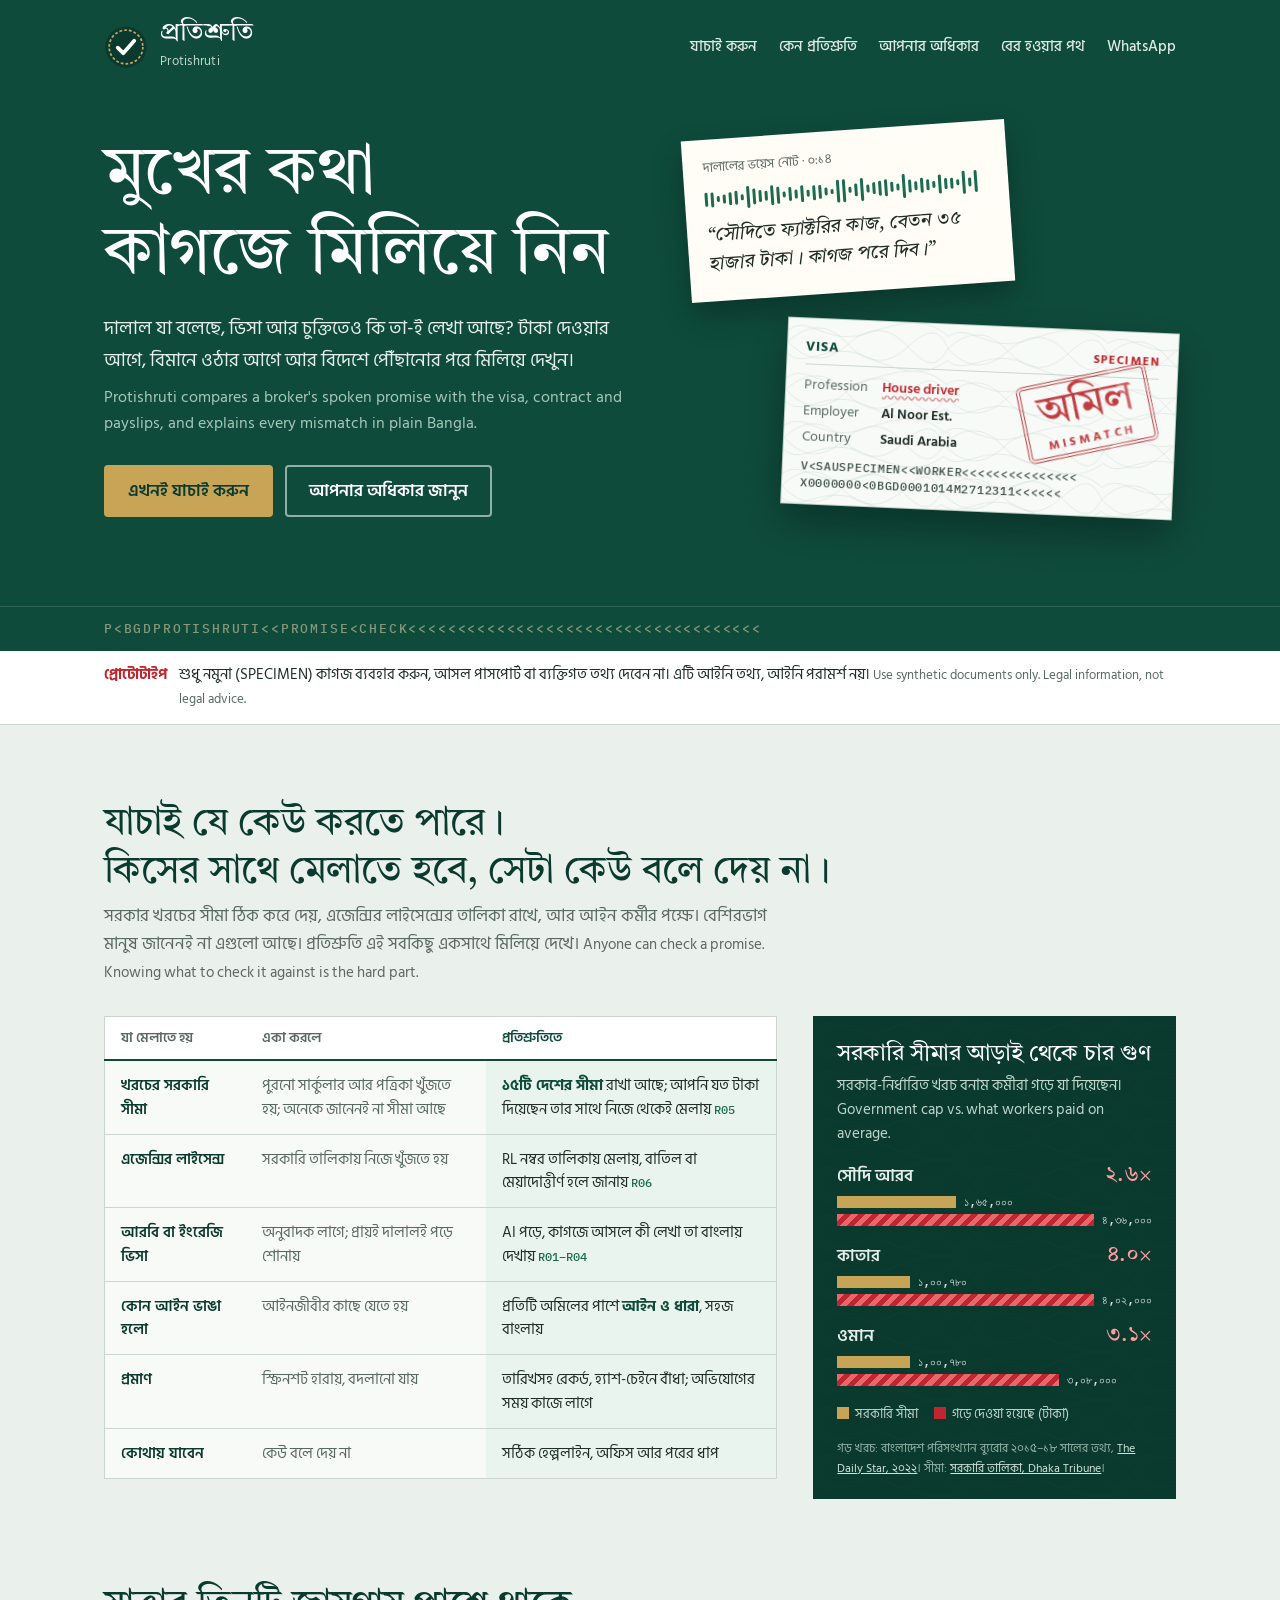
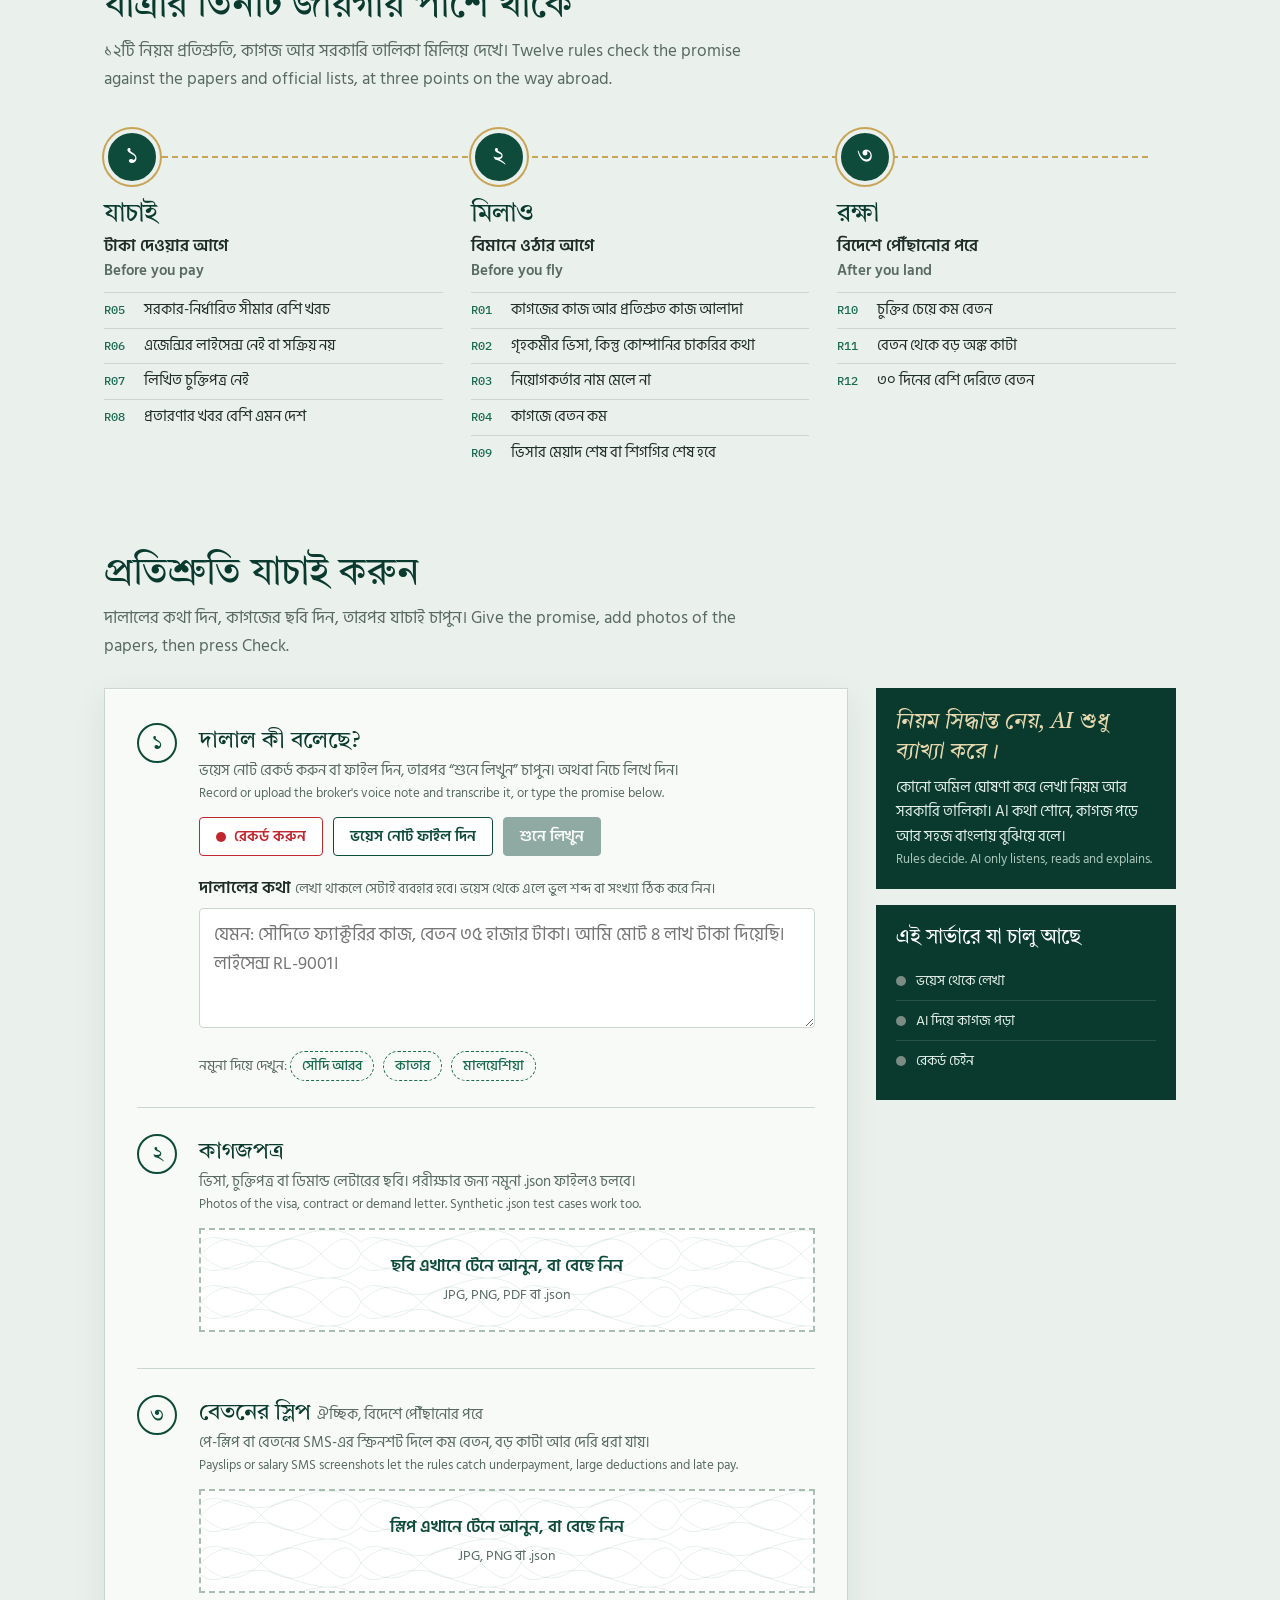
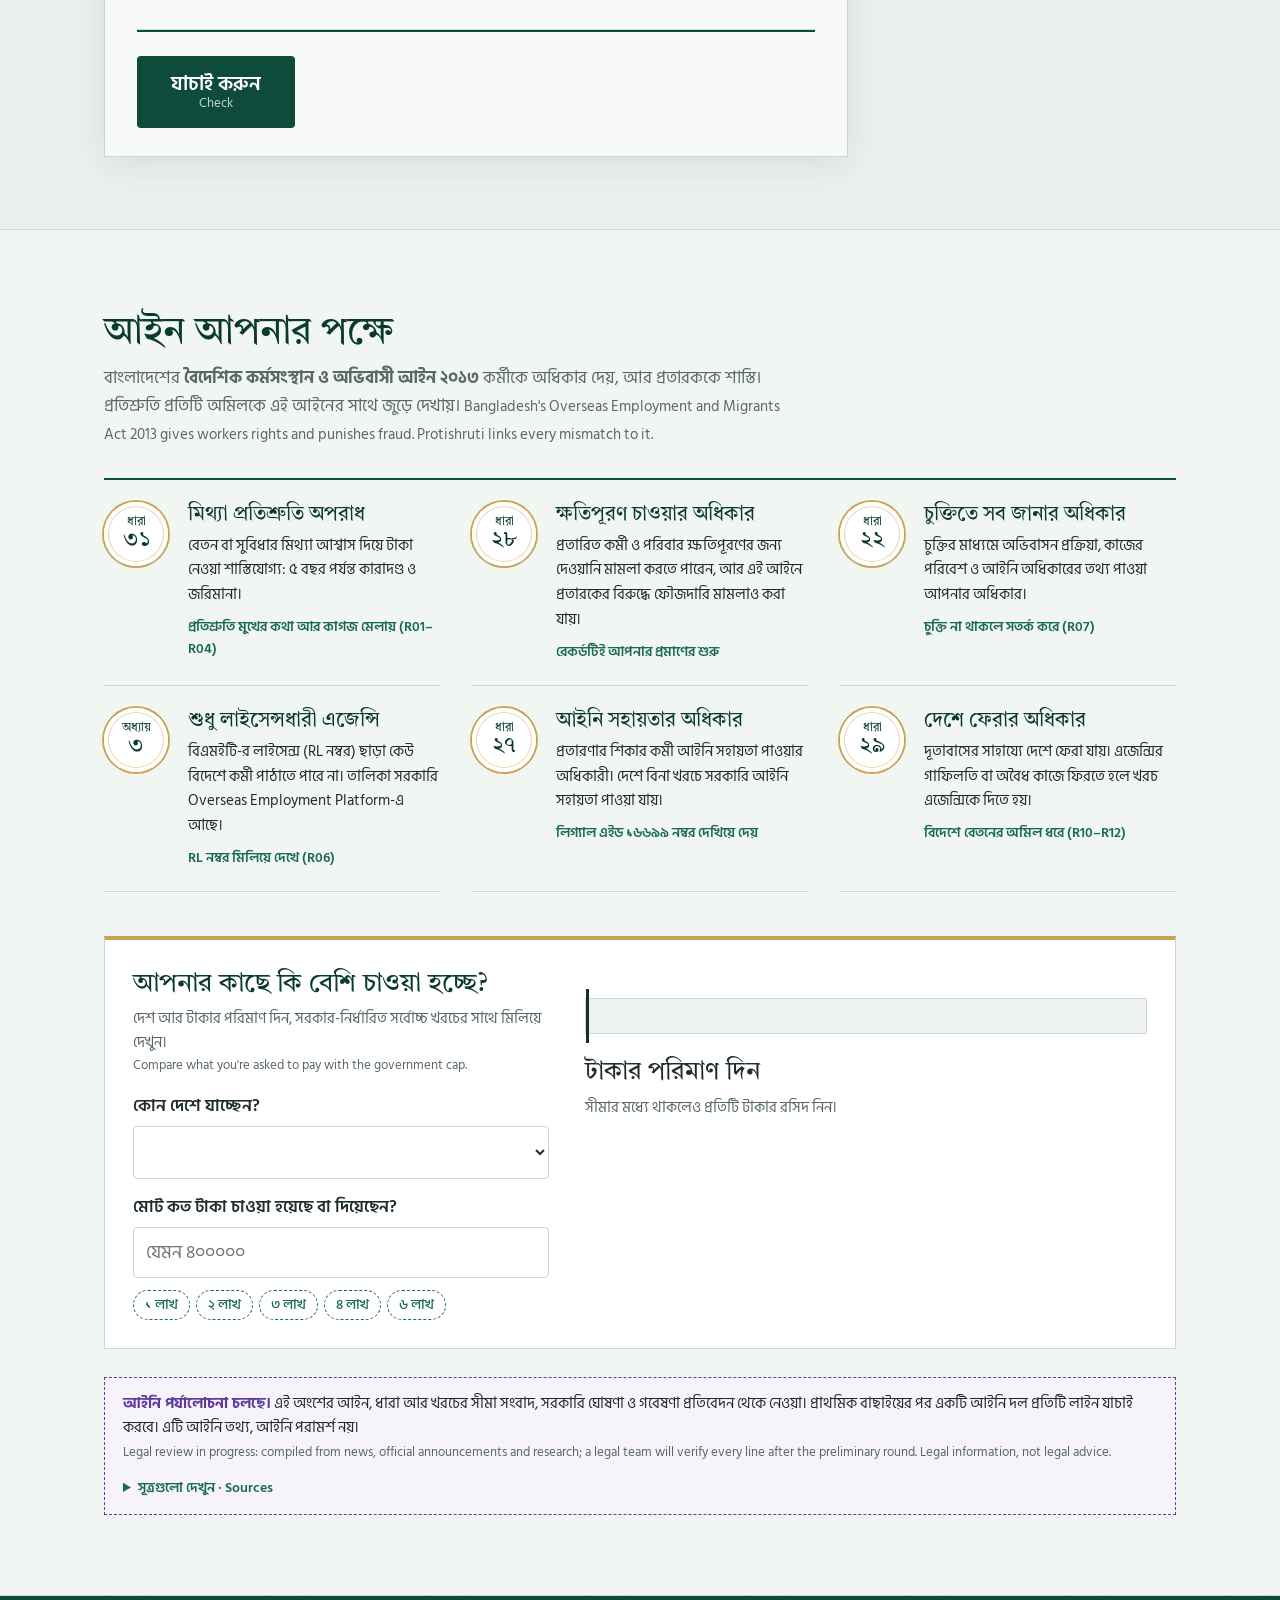
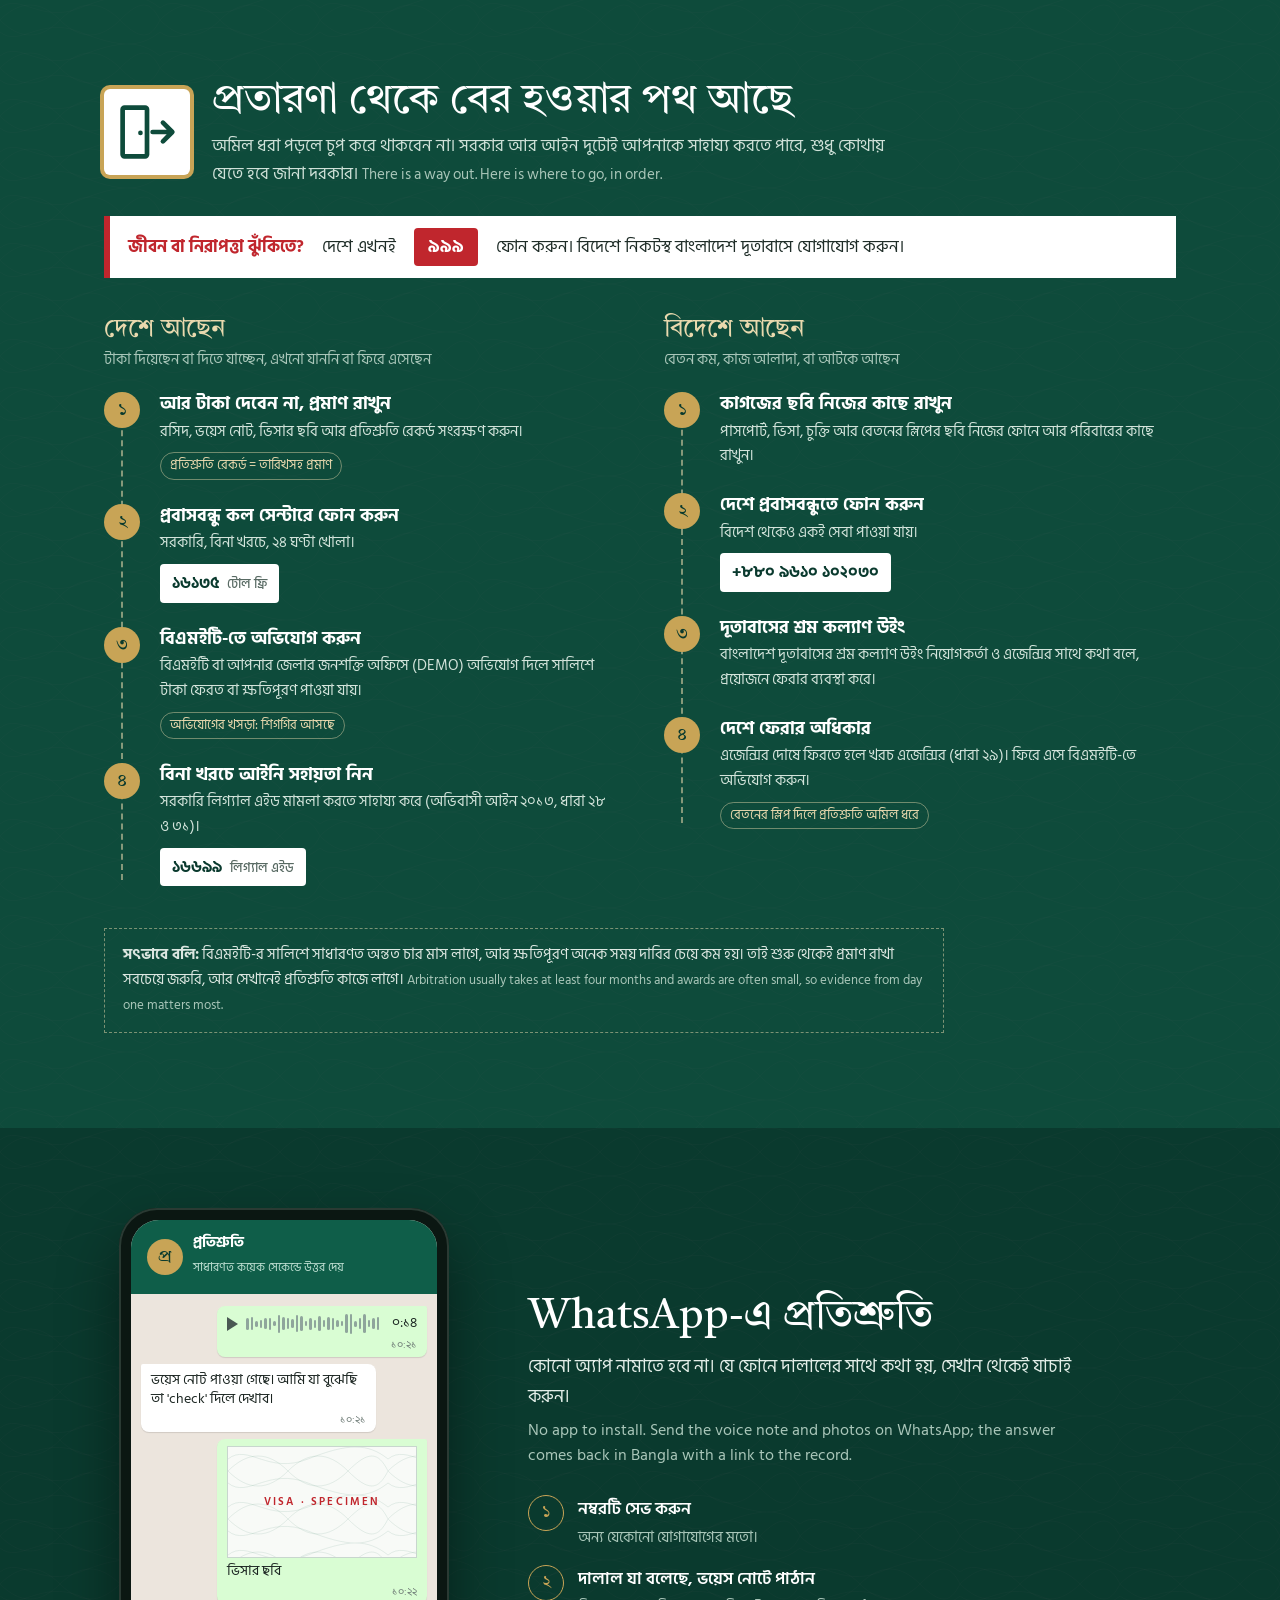
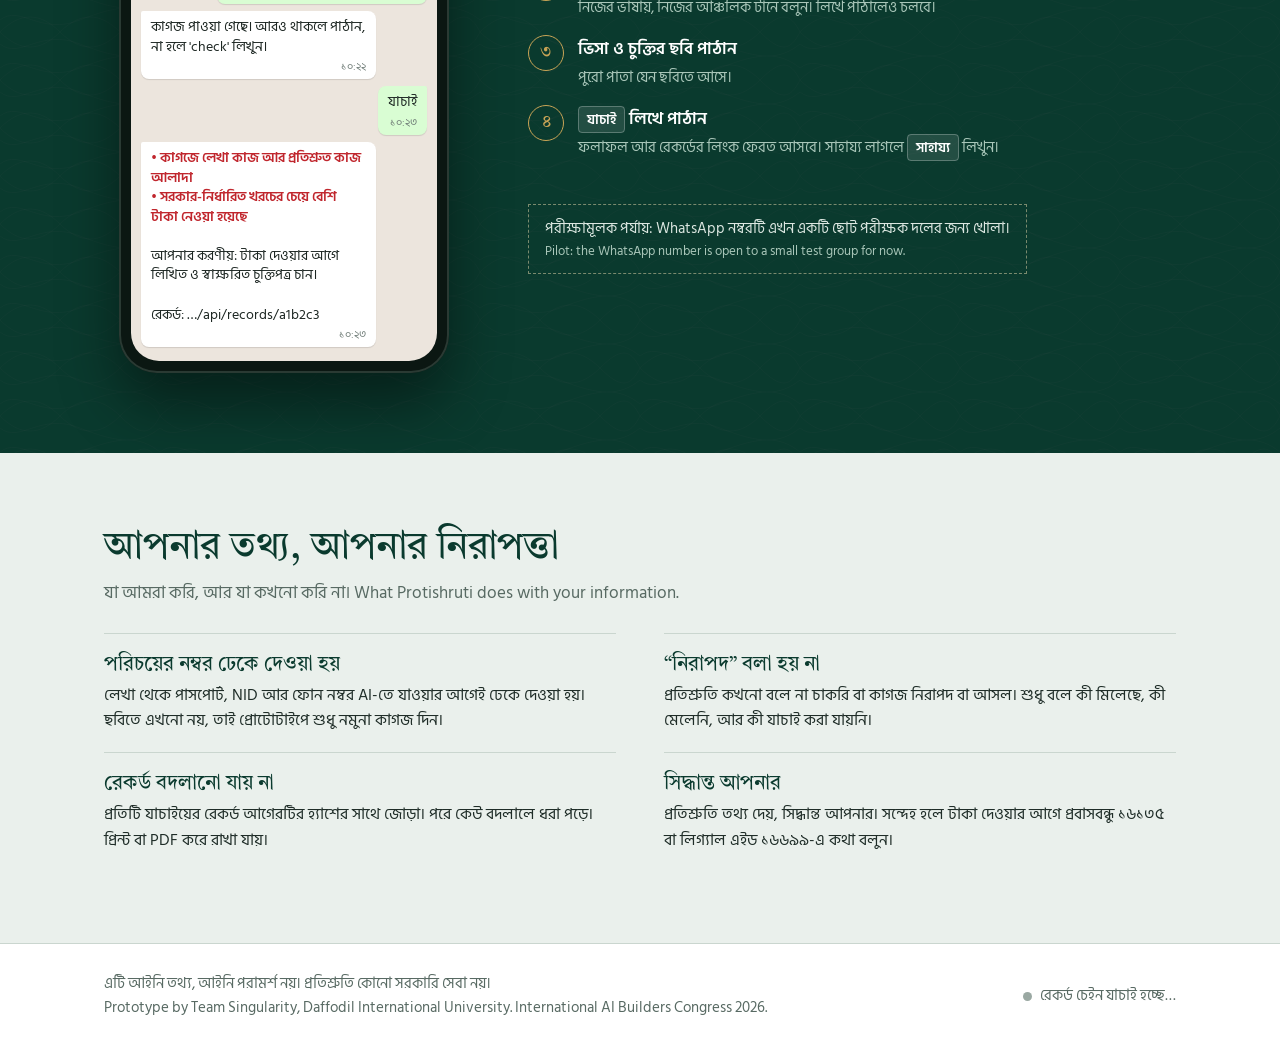
==== commit 2f9c80d2: "enriched user experience and validation of claim" ====
--- a/frontend/index.html
+++ b/frontend/index.html
@@ -254,6 +254,131 @@
 .wa-num { font: 500 18px var(--mono); color: var(--gold-soft); letter-spacing: .04em; }
 .pilot { border: 1px dashed rgba(233,217,174,.5); padding: 12px 16px; font-size: 15px; color: #DCE7E1; max-width: 34em; }
 
+/* ---------- Why ---------- */
+.why { padding: 76px 0 12px; }
+.why-grid { display: grid; grid-template-columns: 1.3fr .7fr; gap: 36px; margin-top: 30px; align-items: start; }
+table.ledger { width: 100%; border-collapse: collapse; background: var(--sheet); border: 1px solid var(--line); }
+.ledger th { text-align: left; font: 600 14px/1.3 var(--body); color: var(--muted); padding: 12px 16px; border-bottom: 2px solid var(--green); background: #fff; }
+.ledger th:last-child { color: var(--green); }
+.ledger td { padding: 13px 16px; border-bottom: 1px solid var(--line); vertical-align: top; font-size: 15px; line-height: 1.55; }
+.ledger td:first-child { font-weight: 600; color: var(--green-900); width: 21%; }
+.ledger td.alone { color: var(--muted); }
+.ledger td.with { background: #EAF4EE; }
+.ledger td.with b { color: var(--green); }
+.ledger code { font: 500 12px var(--mono); color: var(--green-600); }
+.gap { margin: 0; background: var(--green-900); color: #E3EEE8; padding: 24px 24px 20px; position: relative; overflow: hidden; }
+.gap::before { content: ''; position: absolute; inset: 0; background: var(--guilloche); filter: invert(1); opacity: .18; }
+.gap > * { position: relative; }
+.gap h3 { font: 400 23px/1.3 var(--display); color: #fff; margin: 0 0 4px; }
+.gap > p { margin: 0 0 10px; font-size: 14.5px; color: #BFD6CB; }
+.gap .cty { margin-top: 16px; }
+.gap .cty-head { display: flex; justify-content: space-between; align-items: baseline; font-weight: 600; }
+.gap .times { font: 400 22px/1 var(--display); color: #FF9EA2; }
+.bar { height: 12px; margin-top: 6px; display: flex; align-items: center; }
+.bar i { display: block; height: 100%; }
+.bar.fixed i { background: var(--gold); }
+.bar.paid i { background: repeating-linear-gradient(135deg, #E8676C 0 5px, #C0262D 5px 10px); }
+.bar span { font: 500 12px var(--mono); color: #DCE7E1; margin-left: 8px; white-space: nowrap; }
+.gap .key { display: flex; gap: 16px; margin-top: 18px; font-size: 13px; color: #BFD6CB; }
+.gap .key i { display: inline-block; width: 12px; height: 12px; margin-right: 6px; vertical-align: -1px; }
+.gap .src { font-size: 12px; color: #93B3A6; margin: 14px 0 0; }
+.gap .src a { color: #CFE1D8; }
+
+/* ---------- Rights ---------- */
+.rights { padding: 80px 0; background: #F2F6F3; border-top: 1px solid var(--line); border-bottom: 1px solid var(--line); }
+.statutes { display: grid; grid-template-columns: repeat(3, 1fr); gap: 0 32px; border-top: 2px solid var(--green); margin-top: 30px; }
+.statute { padding: 22px 0; border-bottom: 1px solid var(--line); display: grid; grid-template-columns: 70px 1fr; gap: 14px; align-items: start; }
+.seal { width: 64px; height: 64px; border-radius: 50%; background: #fff; display: grid; place-items: center; text-align: center; color: var(--green-900); font: 400 12px/1.1 var(--display); box-shadow: 0 0 0 2px var(--gold), inset 0 0 0 4px #fff, inset 0 0 0 5px var(--gold-soft); }
+.seal b { display: block; font: 400 23px/1 var(--display); }
+.statute h3 { font: 400 20px/1.3 var(--display); margin: 0 0 6px; color: var(--green-900); }
+.statute p { margin: 0; font-size: 15px; }
+.statute .uses { margin: 8px 0 0; font-size: 13.5px; color: var(--green-600); font-weight: 600; }
+.review { display: flex; gap: 14px; align-items: flex-start; border: 1.5px dashed var(--violet); background: #F6F3FA; padding: 14px 18px; margin-top: 28px; font-size: 15px; }
+.review b { color: var(--violet); }
+.review .en { margin-top: 2px; }
+details.sources { margin-top: 14px; font-size: 14px; }
+details.sources summary { cursor: pointer; color: var(--green-600); font-weight: 600; }
+details.sources ul { margin: 8px 0 0; padding-left: 20px; }
+
+/* Fee calculator */
+.calc { display: grid; grid-template-columns: .85fr 1.15fr; gap: 36px; margin-top: 44px; background: #fff; border: 1px solid var(--line); border-top: 4px solid var(--gold); padding: 28px; }
+.calc h3 { font: 400 26px/1.25 var(--display); color: var(--green-900); margin: 0 0 6px; }
+.calc-intro > p { margin: 0 0 16px; color: var(--muted); font-size: 15px; }
+.calc label { display: block; font-weight: 600; margin: 14px 0 6px; }
+.calc select, .calc input { width: 100%; font: 18px var(--body); color: var(--ink); padding: 10px 12px; border: 1.5px solid var(--line); border-radius: 4px; background: #fff; }
+.calc select:focus, .calc input:focus { outline: none; border-color: var(--green-600); box-shadow: 0 0 0 3px rgba(27,107,83,.18); }
+.quick { margin-top: 8px; }
+.quick button { font: 500 14px/1 var(--body); border: 1px dashed var(--green-600); background: transparent; color: var(--green-600); padding: 7px 11px; border-radius: 99px; margin: 4px 6px 0 0; cursor: pointer; }
+.quick button:hover { background: #E3EEE8; border-style: solid; }
+.meter-wrap { padding-top: 30px; }
+.meter { position: relative; height: 36px; background: #EEF2EF; border: 1px solid var(--line); }
+.meter .fill { position: absolute; left: 0; top: 0; bottom: 0; background: var(--green-600); transition: width .45s ease; }
+.meter .fill.over { background: repeating-linear-gradient(135deg, #E8676C 0 8px, #C0262D 8px 16px); }
+.meter .cap { position: absolute; top: -10px; bottom: -10px; width: 3px; background: var(--ink); transition: left .45s ease; }
+.meter .cap span { position: absolute; bottom: calc(100% + 2px); left: 50%; transform: translateX(-50%); font-size: 12.5px; font-weight: 700; white-space: nowrap; }
+.calc-out { font: 400 25px/1.35 var(--display); margin: 22px 0 6px; }
+.calc-out.over { color: var(--red); }
+.calc-out.ok { color: var(--green-600); }
+.calc-note { font-size: 14.5px; color: var(--muted); margin: 0; }
+.calc-special { margin-top: 10px; font-size: 14.5px; background: #FFF8E6; border-left: 3px solid var(--gold); padding: 8px 12px; }
+
+/* ---------- Way out ---------- */
+.wayout { background: var(--green); color: #fff; padding: 80px 0; position: relative; overflow: hidden; }
+.wayout::before { content: ''; position: absolute; inset: 0; background: var(--guilloche); filter: invert(1); opacity: .22; }
+.wayout .wrap { position: relative; }
+.wayout-head { display: grid; grid-template-columns: auto 1fr; gap: 22px; align-items: center; }
+.exit { width: 86px; height: 86px; background: #fff; border-radius: 6px; display: grid; place-items: center; box-shadow: 0 0 0 4px var(--gold); }
+.exit svg { width: 60px; height: 60px; }
+.wayout h2 { font: 400 clamp(30px, 3.6vw, 42px)/1.2 var(--display); margin: 0; color: #fff; }
+.wayout-head p { margin: 6px 0 0; color: #CFE1D8; max-width: 40em; }
+.emergency { display: flex; flex-wrap: wrap; gap: 10px 18px; align-items: center; margin-top: 28px; background: #fff; color: var(--ink); padding: 12px 18px; border-left: 6px solid var(--red); }
+.emergency b { color: var(--red); }
+.emergency .call { background: var(--red); color: #fff; margin: 0; padding: 4px 14px; font-size: 18px; }
+.emergency .call:hover { background: #A51F25; }
+.lanes { display: grid; grid-template-columns: 1fr 1fr; gap: 48px; margin-top: 36px; }
+.lane h3 { font: 400 25px/1.3 var(--display); color: var(--gold-soft); margin: 0; }
+.lane > p { margin: 2px 0 0; color: #A9C6B9; font-size: 14.5px; }
+.lane ol { list-style: none; counter-reset: s; padding: 0; margin: 20px 0 0; position: relative; }
+.lane ol::before { content: ''; position: absolute; left: 17px; top: 18px; bottom: 30px; border-left: 2px dashed rgba(233,217,174,.55); }
+.lane li { counter-increment: s; position: relative; padding: 0 0 24px 56px; }
+.lane li::before { content: counter(s, bengali); position: absolute; left: 0; top: 0; width: 36px; height: 36px; border-radius: 50%; background: var(--gold); color: var(--green-900); display: grid; place-items: center; font: 400 18px/1 var(--display); }
+.lane li b { display: block; font-size: 17.5px; line-height: 1.4; }
+.lane li p { margin: 3px 0 0; color: #D3E4DB; font-size: 15px; }
+.call { display: inline-flex; align-items: baseline; gap: 8px; margin-top: 8px; background: #fff; color: var(--green-900); font-weight: 700; padding: 6px 12px; border-radius: 4px; text-decoration: none; font-size: 16px; }
+.call small { font-weight: 500; color: var(--muted); font-size: 13px; }
+.call:hover { background: var(--gold-soft); }
+.tag { display: inline-block; margin-top: 8px; font-size: 13px; color: var(--gold-soft); border: 1px solid rgba(233,217,174,.45); padding: 2px 9px; border-radius: 99px; }
+.reality { margin-top: 18px; padding: 14px 18px; border: 1px dashed rgba(233,217,174,.5); color: #DCE7E1; font-size: 15px; max-width: 56em; }
+
+/* Law inside a result */
+.law { display: grid; grid-template-columns: 1fr 1fr; margin-top: 12px; border-top: 1px dashed var(--line); }
+.law div { padding-top: 10px; }
+.law div + div { padding-left: 16px; border-left: 1px dashed var(--line); margin-left: 16px; }
+.law small { display: block; font-weight: 700; font-size: 12.5px; color: var(--green-600); margin-bottom: 2px; }
+.law p { margin: 0; font-size: 14.5px; line-height: 1.6; }
+.helpstrip { display: flex; flex-wrap: wrap; gap: 10px 14px; align-items: center; margin: 18px 0 0; padding: 14px 16px; background: var(--green-900); color: #fff; }
+.helpstrip > span { font-weight: 600; margin-right: 4px; }
+.helpstrip a.link { color: var(--gold-soft); font-weight: 600; }
+
+@media (max-width: 960px) {
+  .why-grid, .calc { grid-template-columns: 1fr; }
+  .statutes { grid-template-columns: 1fr 1fr; }
+  .lanes { grid-template-columns: 1fr; gap: 28px; }
+}
+@media (max-width: 680px) {
+  .statutes { grid-template-columns: 1fr; }
+  .ledger thead { display: none; }
+  .ledger tr { display: block; border-bottom: 1px solid var(--line); }
+  .ledger td { display: block; border: 0; width: auto !important; padding: 6px 14px; }
+  .ledger td:first-child { padding-top: 14px; }
+  .ledger td.alone::before { content: 'একা করলে: '; font-weight: 600; }
+  .ledger td.with { margin: 0 14px 14px; }
+  .law { grid-template-columns: 1fr; }
+  .law div + div { padding-left: 0; border-left: 0; margin-left: 0; }
+  .calc { padding: 18px; }
+  .wayout-head { grid-template-columns: 1fr; }
+}
+
 /* ---------- Safety + footer ---------- */
 .safety { padding: 72px 0; }
 .safety-grid { display: grid; grid-template-columns: repeat(2, 1fr); gap: 0 48px; margin-top: 26px; }
@@ -317,9 +442,10 @@
       </a>
       <nav aria-label="Sections">
         <a href="#check">যাচাই করুন</a>
-        <a href="#journey">কখন কাজে লাগে</a>
+        <a href="#why">কেন প্রতিশ্রুতি</a>
+        <a href="#rights">আপনার অধিকার</a>
+        <a href="#wayout">বের হওয়ার পথ</a>
         <a href="#whatsapp">WhatsApp</a>
-        <a href="#safety">নিরাপত্তা</a>
       </nav>
     </div>
 
@@ -330,7 +456,7 @@
         <p class="lede-en">Protishruti compares a broker's spoken promise with the visa, contract and payslips, and explains every mismatch in plain Bangla.</p>
         <div class="cta">
           <a class="btn btn-gold" href="#check">এখনই যাচাই করুন</a>
-          <a class="btn btn-line" href="#whatsapp">WhatsApp-এ পাঠান</a>
+          <a class="btn btn-line" href="#rights">আপনার অধিকার জানুন</a>
         </div>
       </div>
 
@@ -361,6 +487,44 @@
 </div>
 
 <main>
+  <section class="why" id="why">
+    <div class="wrap">
+      <div class="section-head">
+        <h2>যাচাই যে কেউ করতে পারে।<br>কিসের সাথে মেলাতে হবে, সেটা কেউ বলে দেয় না।</h2>
+        <p>সরকার খরচের সীমা ঠিক করে দেয়, এজেন্সির লাইসেন্সের তালিকা রাখে, আর আইন কর্মীর পক্ষে। বেশিরভাগ মানুষ জানেনই না এগুলো আছে। প্রতিশ্রুতি এই সবকিছু একসাথে মিলিয়ে দেখে। <span class="en" style="display:inline">Anyone can check a promise. Knowing what to check it against is the hard part.</span></p>
+      </div>
+      <div class="why-grid">
+        <table class="ledger">
+          <thead><tr><th>যা মেলাতে হয়</th><th>একা করলে</th><th>প্রতিশ্রুতিতে</th></tr></thead>
+          <tbody>
+            <tr><td>খরচের সরকারি সীমা</td><td class="alone">পুরনো সার্কুলার আর পত্রিকা খুঁজতে হয়; অনেকে জানেনই না সীমা আছে</td><td class="with"><b>১৫টি দেশের সীমা</b> রাখা আছে; আপনি যত টাকা দিয়েছেন তার সাথে নিজে থেকেই মেলায় <code>R05</code></td></tr>
+            <tr><td>এজেন্সির লাইসেন্স</td><td class="alone">সরকারি তালিকায় নিজে খুঁজতে হয়</td><td class="with">RL নম্বর তালিকায় মেলায়, বাতিল বা মেয়াদোত্তীর্ণ হলে জানায় <code>R06</code></td></tr>
+            <tr><td>আরবি বা ইংরেজি ভিসা</td><td class="alone">অনুবাদক লাগে; প্রায়ই দালালই পড়ে শোনায়</td><td class="with">AI পড়ে, কাগজে আসলে কী লেখা তা বাংলায় দেখায় <code>R01–R04</code></td></tr>
+            <tr><td>কোন আইন ভাঙা হলো</td><td class="alone">আইনজীবীর কাছে যেতে হয়</td><td class="with">প্রতিটি অমিলের পাশে <b>আইন ও ধারা</b>, সহজ বাংলায়</td></tr>
+            <tr><td>প্রমাণ</td><td class="alone">স্ক্রিনশট হারায়, বদলানো যায়</td><td class="with">তারিখসহ রেকর্ড, হ্যাশ-চেইনে বাঁধা; অভিযোগের সময় কাজে লাগে</td></tr>
+            <tr><td>কোথায় যাবেন</td><td class="alone">কেউ বলে দেয় না</td><td class="with">সঠিক হেল্পলাইন, অফিস আর পরের ধাপ</td></tr>
+          </tbody>
+        </table>
+
+        <figure class="gap" aria-labelledby="gapTitle">
+          <h3 id="gapTitle">সরকারি সীমার আড়াই থেকে চার গুণ</h3>
+          <p>সরকার-নির্ধারিত খরচ বনাম কর্মীরা গড়ে যা দিয়েছেন। Government cap vs. what workers paid on average.</p>
+          <div class="cty"><div class="cty-head"><span>সৌদি আরব</span><span class="times">২.৬×</span></div>
+            <div class="bar fixed"><i style="width:37.8%"></i><span>১,৬৫,০০০</span></div>
+            <div class="bar paid"><i style="width:100%"></i><span>৪,৩৬,০০০</span></div></div>
+          <div class="cty"><div class="cty-head"><span>কাতার</span><span class="times">৪.০×</span></div>
+            <div class="bar fixed"><i style="width:23.1%"></i><span>১,০০,৭৮০</span></div>
+            <div class="bar paid"><i style="width:92.2%"></i><span>৪,০২,০০০</span></div></div>
+          <div class="cty"><div class="cty-head"><span>ওমান</span><span class="times">৩.১×</span></div>
+            <div class="bar fixed"><i style="width:23.1%"></i><span>১,০০,৭৮০</span></div>
+            <div class="bar paid"><i style="width:70.6%"></i><span>৩,০৮,০০০</span></div></div>
+          <div class="key"><span><i style="background:var(--gold)"></i>সরকারি সীমা</span><span><i style="background:#C0262D"></i>গড়ে দেওয়া হয়েছে (টাকা)</span></div>
+          <p class="src">গড় খরচ: বাংলাদেশ পরিসংখ্যান ব্যুরোর ২০১৫–১৮ সালের তথ্য, <a href="https://www.thedailystar.net/node/2959876" target="_blank" rel="noopener">The Daily Star, ২০২২</a>। সীমা: <a href="https://www.dhakatribune.com/bangladesh/399203/highest-costs-lowest-returns-bangladeshi" target="_blank" rel="noopener">সরকারি তালিকা, Dhaka Tribune</a>।</p>
+        </figure>
+      </div>
+    </div>
+  </section>
+
   <section class="journey" id="journey">
     <div class="wrap">
       <div class="section-head">
@@ -523,6 +687,104 @@
     </div>
   </section>
 
+
+  <section class="rights" id="rights">
+    <div class="wrap">
+      <div class="section-head">
+        <h2>আইন আপনার পক্ষে</h2>
+        <p>বাংলাদেশের <b>বৈদেশিক কর্মসংস্থান ও অভিবাসী আইন ২০১৩</b> কর্মীকে অধিকার দেয়, আর প্রতারককে শাস্তি। প্রতিশ্রুতি প্রতিটি অমিলকে এই আইনের সাথে জুড়ে দেখায়। <span class="en" style="display:inline">Bangladesh's Overseas Employment and Migrants Act 2013 gives workers rights and punishes fraud. Protishruti links every mismatch to it.</span></p>
+      </div>
+      <div class="statutes">
+        <article class="statute"><div class="seal"><span>ধারা<b>৩১</b></span></div><div>
+          <h3>মিথ্যা প্রতিশ্রুতি অপরাধ</h3>
+          <p>বেতন বা সুবিধার মিথ্যা আশ্বাস দিয়ে টাকা নেওয়া শাস্তিযোগ্য: ৫ বছর পর্যন্ত কারাদণ্ড ও জরিমানা।</p>
+          <p class="uses">প্রতিশ্রুতি মুখের কথা আর কাগজ মেলায় (R01–R04)</p></div></article>
+        <article class="statute"><div class="seal"><span>ধারা<b>২৮</b></span></div><div>
+          <h3>ক্ষতিপূরণ চাওয়ার অধিকার</h3>
+          <p>প্রতারিত কর্মী ও পরিবার ক্ষতিপূরণের জন্য দেওয়ানি মামলা করতে পারেন, আর এই আইনে প্রতারকের বিরুদ্ধে ফৌজদারি মামলাও করা যায়।</p>
+          <p class="uses">রেকর্ডটিই আপনার প্রমাণের শুরু</p></div></article>
+        <article class="statute"><div class="seal"><span>ধারা<b>২২</b></span></div><div>
+          <h3>চুক্তিতে সব জানার অধিকার</h3>
+          <p>চুক্তির মাধ্যমে অভিবাসন প্রক্রিয়া, কাজের পরিবেশ ও আইনি অধিকারের তথ্য পাওয়া আপনার অধিকার।</p>
+          <p class="uses">চুক্তি না থাকলে সতর্ক করে (R07)</p></div></article>
+        <article class="statute"><div class="seal"><span>অধ্যায়<b>৩</b></span></div><div>
+          <h3>শুধু লাইসেন্সধারী এজেন্সি</h3>
+          <p>বিএমইটি-র লাইসেন্স (RL নম্বর) ছাড়া কেউ বিদেশে কর্মী পাঠাতে পারে না। তালিকা সরকারি Overseas Employment Platform-এ আছে।</p>
+          <p class="uses">RL নম্বর মিলিয়ে দেখে (R06)</p></div></article>
+        <article class="statute"><div class="seal"><span>ধারা<b>২৭</b></span></div><div>
+          <h3>আইনি সহায়তার অধিকার</h3>
+          <p>প্রতারণার শিকার কর্মী আইনি সহায়তা পাওয়ার অধিকারী। দেশে বিনা খরচে সরকারি আইনি সহায়তা পাওয়া যায়।</p>
+          <p class="uses">লিগ্যাল এইড ১৬৬৯৯ নম্বর দেখিয়ে দেয়</p></div></article>
+        <article class="statute"><div class="seal"><span>ধারা<b>২৯</b></span></div><div>
+          <h3>দেশে ফেরার অধিকার</h3>
+          <p>দূতাবাসের সাহায্যে দেশে ফেরা যায়। এজেন্সির গাফিলতি বা অবৈধ কাজে ফিরতে হলে খরচ এজেন্সিকে দিতে হয়।</p>
+          <p class="uses">বিদেশে বেতনের অমিল ধরে (R10–R12)</p></div></article>
+      </div>
+
+      <div class="calc" id="fees">
+        <div class="calc-intro">
+          <h3>আপনার কাছে কি বেশি চাওয়া হচ্ছে?</h3>
+          <p>দেশ আর টাকার পরিমাণ দিন, সরকার-নির্ধারিত সর্বোচ্চ খরচের সাথে মিলিয়ে দেখুন। <span class="en">Compare what you're asked to pay with the government cap.</span></p>
+          <label for="feeCountry">কোন দেশে যাচ্ছেন?</label>
+          <select id="feeCountry"></select>
+          <label for="feeAmount">মোট কত টাকা চাওয়া হয়েছে বা দিয়েছেন?</label>
+          <input id="feeAmount" inputmode="numeric" autocomplete="off" placeholder="যেমন ৪০০০০০">
+          <div class="quick" aria-label="দ্রুত পরিমাণ">
+            <button type="button" data-amt="100000">১ লাখ</button><button type="button" data-amt="200000">২ লাখ</button><button type="button" data-amt="300000">৩ লাখ</button><button type="button" data-amt="400000">৪ লাখ</button><button type="button" data-amt="600000">৬ লাখ</button>
+          </div>
+        </div>
+        <div class="meter-wrap" aria-live="polite">
+          <div class="meter"><div class="fill" id="feeFill"></div><div class="cap" id="feeCap"><span id="feeCapLabel"></span></div></div>
+          <p class="calc-out" id="feeOut">টাকার পরিমাণ দিন</p>
+          <p class="calc-note" id="feeNote">সীমার মধ্যে থাকলেও প্রতিটি টাকার রসিদ নিন।</p>
+          <p class="calc-special" id="feeSpecial" hidden></p>
+          <p class="calc-note" id="feeSrc"></p>
+        </div>
+      </div>
+
+      <div class="review">
+        <div><b>আইনি পর্যালোচনা চলছে।</b> এই অংশের আইন, ধারা আর খরচের সীমা সংবাদ, সরকারি ঘোষণা ও গবেষণা প্রতিবেদন থেকে নেওয়া। প্রাথমিক বাছাইয়ের পর একটি আইনি দল প্রতিটি লাইন যাচাই করবে। এটি আইনি তথ্য, আইনি পরামর্শ নয়।
+          <span class="en">Legal review in progress: compiled from news, official announcements and research; a legal team will verify every line after the preliminary round. Legal information, not legal advice.</span>
+          <details class="sources"><summary>সূত্রগুলো দেখুন · Sources</summary><ul id="legalSources"></ul></details>
+        </div>
+      </div>
+    </div>
+  </section>
+
+  <section class="wayout" id="wayout">
+    <div class="wrap">
+      <div class="wayout-head">
+        <div class="exit" aria-hidden="true"><svg viewBox="0 0 64 64"><rect x="6" y="6" width="26" height="52" rx="2" fill="none" stroke="#0E4B3B" stroke-width="5"/><circle cx="25" cy="33" r="2.5" fill="#0E4B3B"/><path d="M38 32h20M49 22l10 10-10 10" fill="none" stroke="#0E4B3B" stroke-width="5" stroke-linecap="round" stroke-linejoin="round"/></svg></div>
+        <div><h2>প্রতারণা থেকে বের হওয়ার পথ আছে</h2>
+          <p>অমিল ধরা পড়লে চুপ করে থাকবেন না। সরকার আর আইন দুটোই আপনাকে সাহায্য করতে পারে, শুধু কোথায় যেতে হবে জানা দরকার। <span class="en" style="display:inline;color:#A9C6B9">There is a way out. Here is where to go, in order.</span></p></div>
+      </div>
+      <div class="emergency"><b>জীবন বা নিরাপত্তা ঝুঁকিতে?</b> দেশে এখনই <a class="call" href="tel:999">৯৯৯</a> ফোন করুন। বিদেশে নিকটস্থ বাংলাদেশ দূতাবাসে যোগাযোগ করুন।</div>
+      <div class="lanes">
+        <div class="lane">
+          <h3>দেশে আছেন</h3>
+          <p>টাকা দিয়েছেন বা দিতে যাচ্ছেন, এখনো যাননি বা ফিরে এসেছেন</p>
+          <ol>
+            <li><b>আর টাকা দেবেন না, প্রমাণ রাখুন</b><p>রসিদ, ভয়েস নোট, ভিসার ছবি আর প্রতিশ্রুতি রেকর্ড সংরক্ষণ করুন।</p><span class="tag">প্রতিশ্রুতি রেকর্ড = তারিখসহ প্রমাণ</span></li>
+            <li><b>প্রবাসবন্ধু কল সেন্টারে ফোন করুন</b><p>সরকারি, বিনা খরচে, ২৪ ঘণ্টা খোলা।</p><a class="call" href="tel:16135">১৬১৩৫ <small>টোল ফ্রি</small></a></li>
+            <li><b>বিএমইটি-তে অভিযোগ করুন</b><p>বিএমইটি বা আপনার জেলার জনশক্তি অফিসে (DEMO) অভিযোগ দিলে সালিশে টাকা ফেরত বা ক্ষতিপূরণ পাওয়া যায়।</p><span class="tag">অভিযোগের খসড়া: শিগগির আসছে</span></li>
+            <li><b>বিনা খরচে আইনি সহায়তা নিন</b><p>সরকারি লিগ্যাল এইড মামলা করতে সাহায্য করে (অভিবাসী আইন ২০১৩, ধারা ২৮ ও ৩১)।</p><a class="call" href="tel:16699">১৬৬৯৯ <small>লিগ্যাল এইড</small></a></li>
+          </ol>
+        </div>
+        <div class="lane">
+          <h3>বিদেশে আছেন</h3>
+          <p>বেতন কম, কাজ আলাদা, বা আটকে আছেন</p>
+          <ol>
+            <li><b>কাগজের ছবি নিজের কাছে রাখুন</b><p>পাসপোর্ট, ভিসা, চুক্তি আর বেতনের স্লিপের ছবি নিজের ফোনে আর পরিবারের কাছে রাখুন।</p></li>
+            <li><b>দেশে প্রবাসবন্ধুতে ফোন করুন</b><p>বিদেশ থেকেও একই সেবা পাওয়া যায়।</p><a class="call" href="tel:+8809610102030">+৮৮০ ৯৬১০ ১০২০৩০</a></li>
+            <li><b>দূতাবাসের শ্রম কল্যাণ উইং</b><p>বাংলাদেশ দূতাবাসের শ্রম কল্যাণ উইং নিয়োগকর্তা ও এজেন্সির সাথে কথা বলে, প্রয়োজনে ফেরার ব্যবস্থা করে।</p></li>
+            <li><b>দেশে ফেরার অধিকার</b><p>এজেন্সির দোষে ফিরতে হলে খরচ এজেন্সির (ধারা ২৯)। ফিরে এসে বিএমইটি-তে অভিযোগ করুন।</p><span class="tag">বেতনের স্লিপ দিলে প্রতিশ্রুতি অমিল ধরে</span></li>
+          </ol>
+        </div>
+      </div>
+      <p class="reality"><b>সৎভাবে বলি:</b> বিএমইটি-র সালিশে সাধারণত অন্তত চার মাস লাগে, আর ক্ষতিপূরণ অনেক সময় দাবির চেয়ে কম হয়। তাই শুরু থেকেই প্রমাণ রাখা সবচেয়ে জরুরি, আর সেখানেই প্রতিশ্রুতি কাজে লাগে। <span class="en" style="display:inline;color:#A9C6B9">Arbitration usually takes at least four months and awards are often small, so evidence from day one matters most.</span></p>
+    </div>
+  </section>
+
   <section class="wa" id="whatsapp">
     <div class="wrap wa-grid">
       <div class="phone" aria-hidden="true">
@@ -565,7 +827,7 @@
         <div><b>পরিচয়ের নম্বর ঢেকে দেওয়া হয়</b><p>লেখা থেকে পাসপোর্ট, NID আর ফোন নম্বর AI-তে যাওয়ার আগেই ঢেকে দেওয়া হয়। ছবিতে এখনো নয়, তাই প্রোটোটাইপে শুধু নমুনা কাগজ দিন।</p></div>
         <div><b>“নিরাপদ” বলা হয় না</b><p>প্রতিশ্রুতি কখনো বলে না চাকরি বা কাগজ নিরাপদ বা আসল। শুধু বলে কী মিলেছে, কী মেলেনি, আর কী যাচাই করা যায়নি।</p></div>
         <div><b>রেকর্ড বদলানো যায় না</b><p>প্রতিটি যাচাইয়ের রেকর্ড আগেরটির হ্যাশের সাথে জোড়া। পরে কেউ বদলালে ধরা পড়ে। প্রিন্ট বা PDF করে রাখা যায়।</p></div>
-        <div><b>সিদ্ধান্ত আপনার</b><p>সন্দেহ হলে টাকা দেওয়ার আগে প্রবাসী কল্যাণ হেল্পলাইন বা কোনো অভিবাসী অধিকার সংস্থার সাথে কথা বলুন।</p></div>
+        <div><b>সিদ্ধান্ত আপনার</b><p>প্রতিশ্রুতি তথ্য দেয়, সিদ্ধান্ত আপনার। সন্দেহ হলে টাকা দেওয়ার আগে প্রবাসবন্ধু ১৬১৩৫ বা লিগ্যাল এইড ১৬৬৯৯-এ কথা বলুন।</p></div>
       </div>
     </div>
   </section>
@@ -755,6 +1017,43 @@
   }
 });
 
+/* ---------- Rights: fee calculator + sources ---------- */
+const bnMoney = n => bn(Math.round(n).toLocaleString('en-IN'));
+const toNum = v => Number(String(v).replace(/[০-৯]/g, d => '০১২৩৪৫৬৭৮৯'.indexOf(d)).replace(/[^\d.]/g, '')) || 0;
+let CAPS = null;
+function feeUpdate() {
+  if (!CAPS) return;
+  const code = $('feeCountry').value, cap = CAPS.caps_bdt[code], paid = toNum($('feeAmount').value);
+  const max = Math.max(cap * 1.15, paid * 1.05);
+  $('feeCap').style.left = (cap / max * 100) + '%';
+  $('feeCapLabel').textContent = 'সরকারি সীমা ' + bnMoney(cap);
+  $('feeFill').style.width = (paid / max * 100) + '%';
+  $('feeFill').classList.toggle('over', paid > cap);
+  const out = $('feeOut');
+  if (!paid) { out.className = 'calc-out'; out.textContent = 'টাকার পরিমাণ দিন'; }
+  else if (paid > cap) {
+    out.className = 'calc-out over';
+    out.textContent = `সীমার চেয়ে ${bnMoney(paid - cap)} টাকা বেশি (${bn((paid / cap).toFixed(1))} গুণ)`;
+  } else { out.className = 'calc-out ok'; out.textContent = 'সরকারি সীমার মধ্যে আছে'; }
+  $('feeNote').textContent = paid > cap
+    ? 'বেশি টাকা নেওয়ার অভিযোগ বিএমইটি-তে করা যায়। রসিদ চান, প্রমাণ রাখুন, প্রবাসবন্ধু ১৬১৩৫-এ ফোন করুন।'
+    : 'সীমার মধ্যে থাকলেও প্রতিটি টাকার রসিদ নিন।';
+  const sp = (CAPS.special || {})[code];
+  $('feeSpecial').hidden = !sp; $('feeSpecial').textContent = sp || '';
+}
+fetch('/api/legal').then(r => r.ok ? r.json() : null).then(d => {
+  if (!d) return;
+  CAPS = d.caps;
+  $('feeCountry').innerHTML = Object.keys(CAPS.caps_bdt).map(c =>
+    `<option value="${c}">${esc(CAPS.names_bn[c] || c)}: সীমা ${bnMoney(CAPS.caps_bdt[c])} টাকা</option>`).join('');
+  $('feeSrc').innerHTML = `সূত্র: <a href="${esc(CAPS.sources._list)}" target="_blank" rel="noopener">সরকারি খরচের তালিকা</a>; মালয়েশিয়া: <a href="${esc(CAPS.sources.MY)}" target="_blank" rel="noopener">সংশোধিত সীমা</a>। আইনি দল চূড়ান্ত যাচাই করবে।`;
+  $('legalSources').innerHTML = d.sources.map(s => `<li><a href="${esc(s.url)}" target="_blank" rel="noopener">${esc(s.title)}</a></li>`).join('');
+  feeUpdate();
+}).catch(() => {});
+$('feeCountry').addEventListener('change', feeUpdate);
+$('feeAmount').addEventListener('input', feeUpdate);
+document.querySelectorAll('[data-amt]').forEach(b => b.addEventListener('click', () => { $('feeAmount').value = b.dataset.amt; feeUpdate(); }));
+
 const SEV = { critical: 'গুরুতর', warning: 'সতর্কতা', info: 'তথ্য' };
 
 function render(d) {
@@ -786,7 +1085,14 @@
         <div><small>যা বলা হয়েছিল · Promised</small><strong>${esc(fl.promised || '—')}</strong></div>
         <div><small>যা পাওয়া গেছে · Found</small><strong>${esc(fl.found || '—')}</strong></div></div>` : ''}
       <p class="src">সূত্র: ${esc(fl.source)}</p>
-    </div></article>`).join('');
+      ${(fl.law_bn || fl.action_bn) ? `<div class="law">
+        ${fl.law_bn ? `<div><small>আইন কী বলে</small><p>${esc(fl.law_bn)}</p></div>` : ''}
+        ${fl.action_bn ? `<div><small>এখন যা করবেন</small><p>${esc(fl.action_bn)}</p></div>` : ''}</div>` : ''}
+    </div></article>`).join('') + (d.flags.length ? `
+    <div class="helpstrip"><span>সাহায্য দরকার?</span>
+      <a class="call" href="tel:16135">১৬১৩৫ <small>প্রবাসবন্ধু</small></a>
+      <a class="call" href="tel:16699">১৬৬৯৯ <small>বিনা খরচে আইনি সহায়তা</small></a>
+      <a class="link" href="#wayout">বের হওয়ার পথ দেখুন</a></div>` : '');
 
   $('explain').textContent = d.explanation_bn;
   $('notchecked').innerHTML = d.not_checked.map(x => `<li>${esc(x)}</li>`).join('');
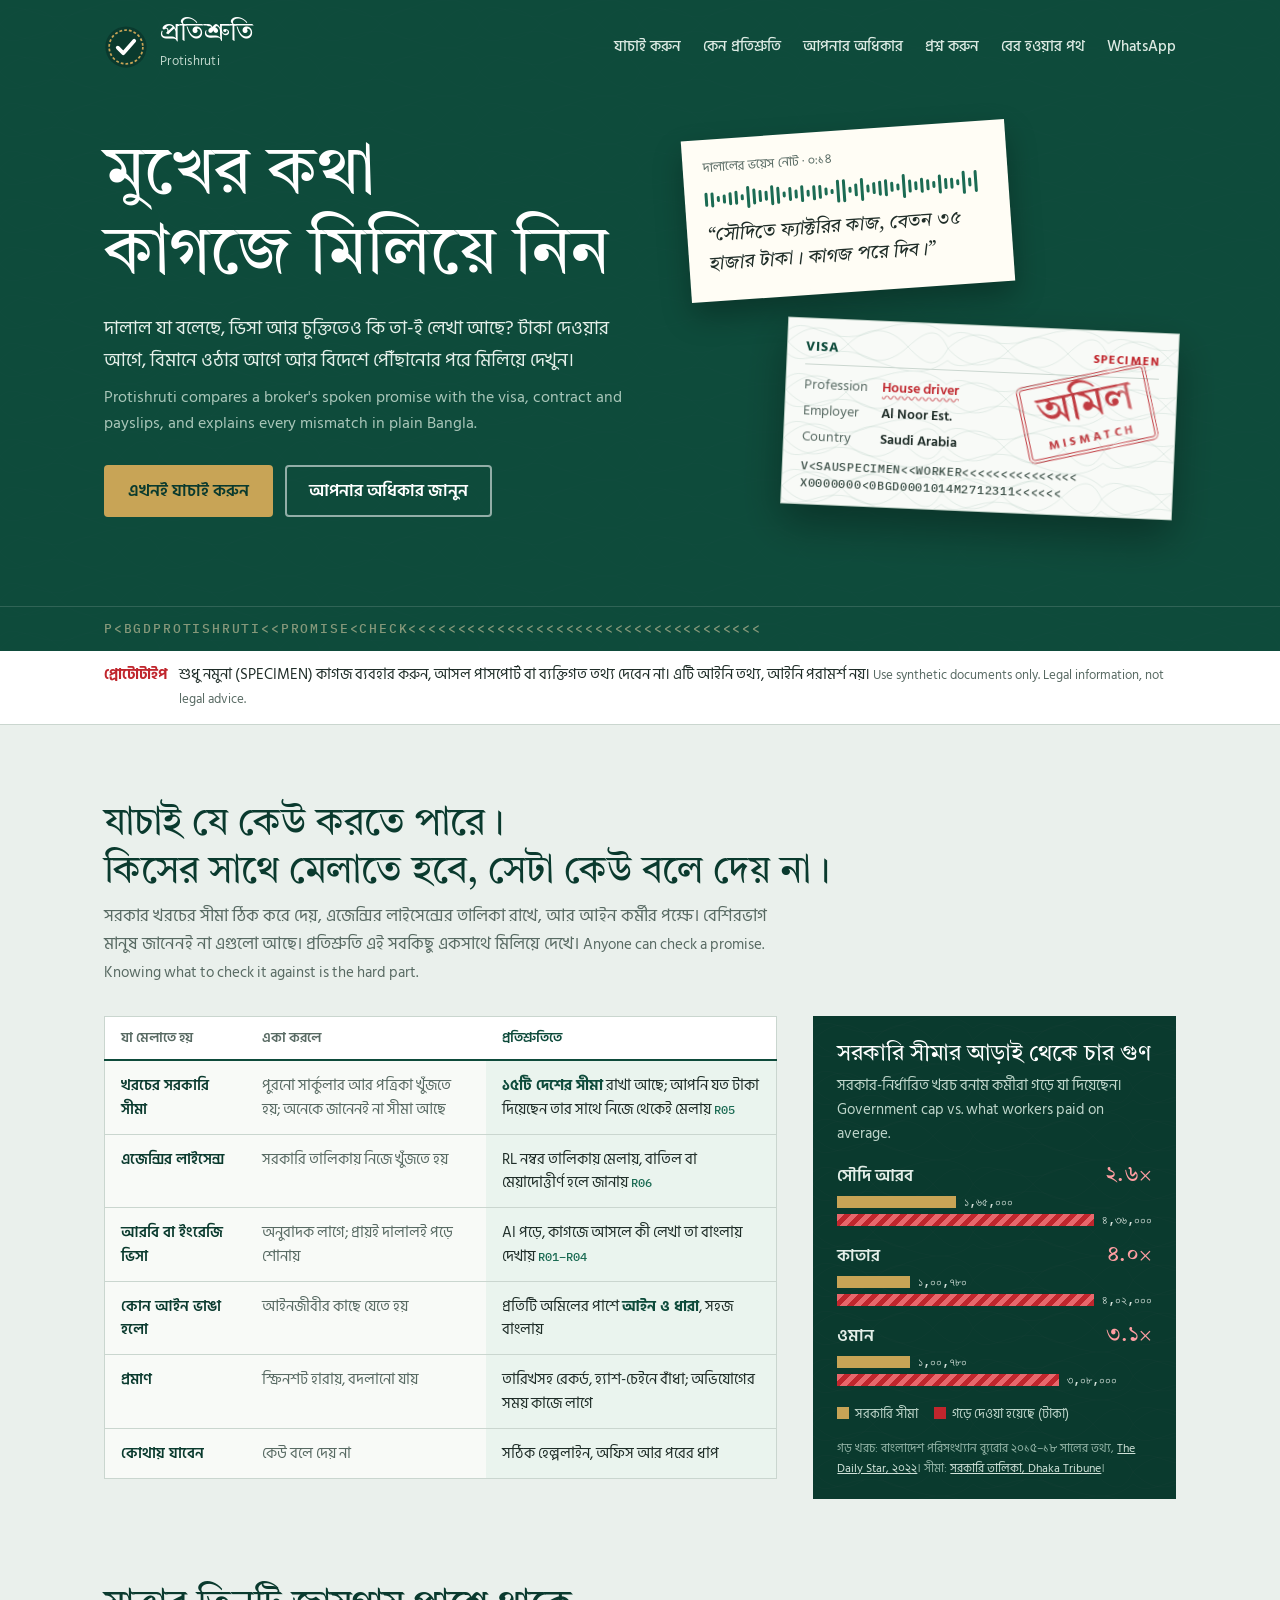
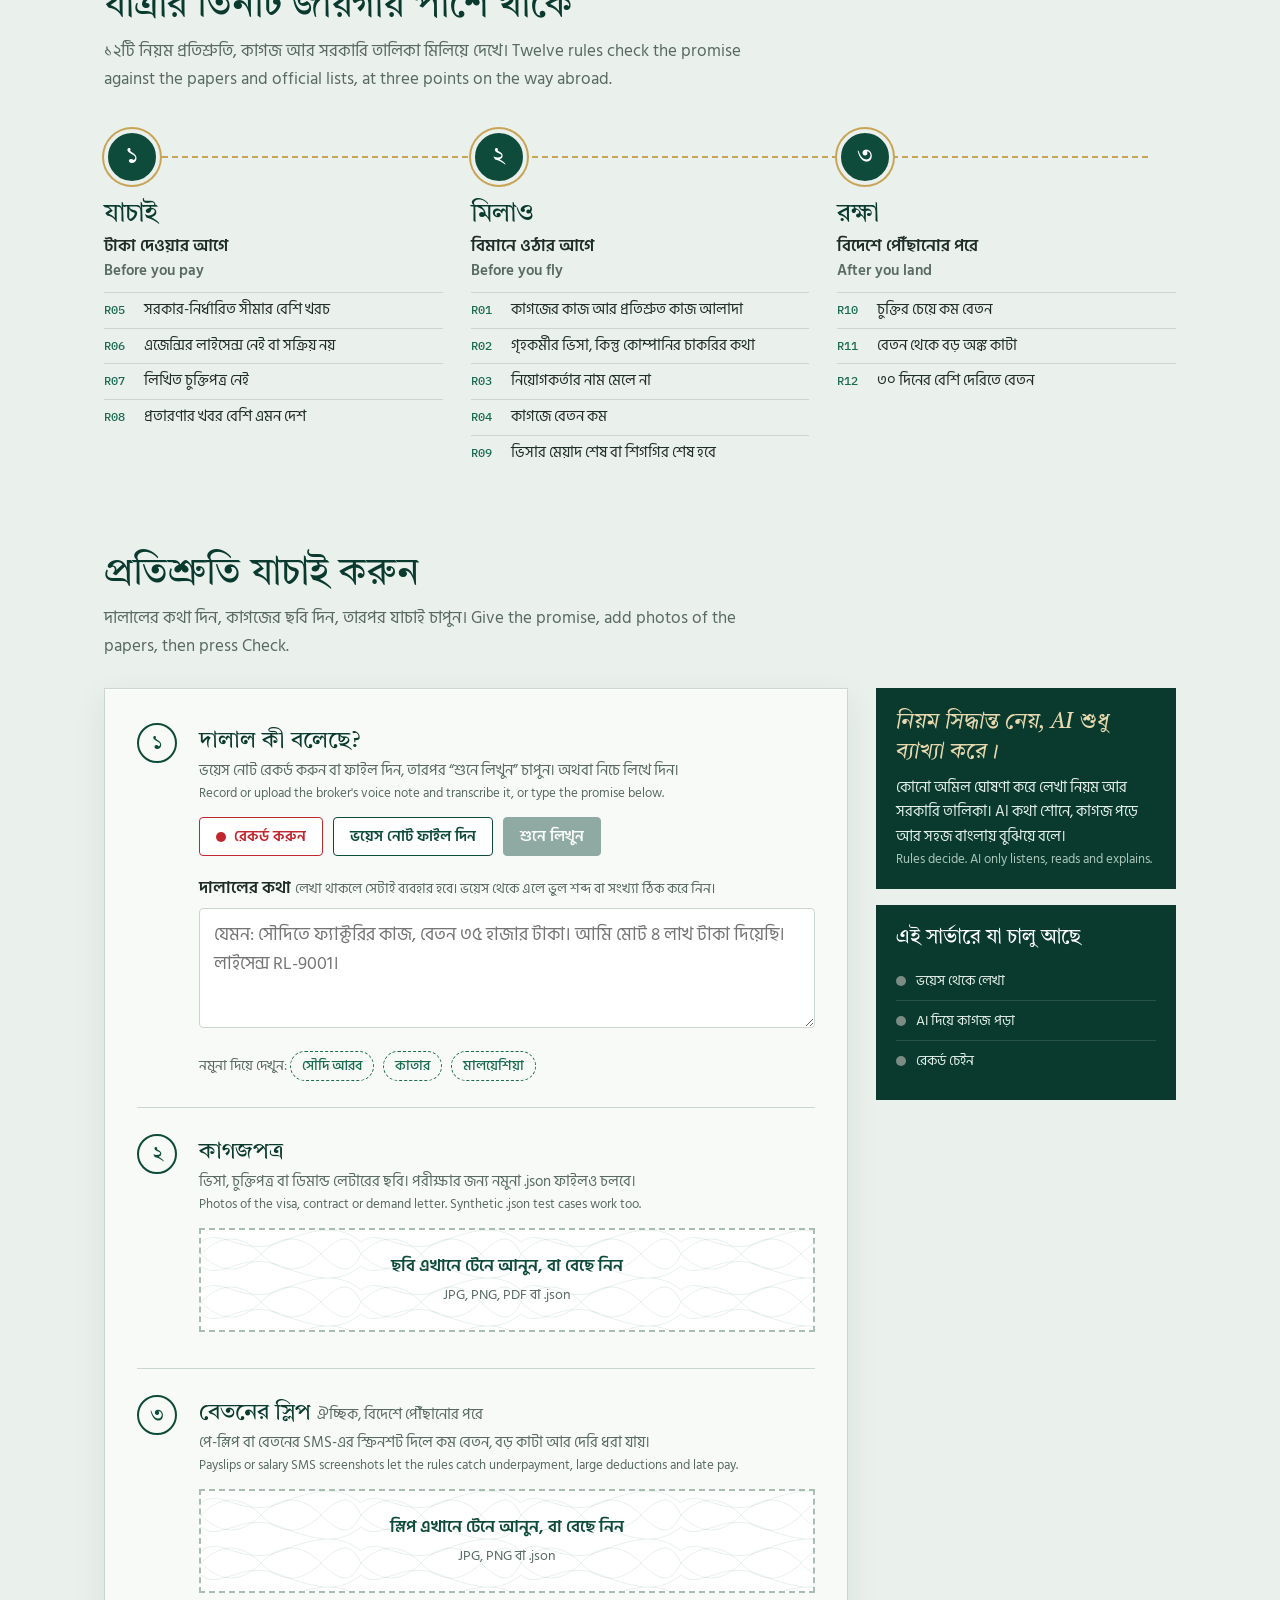
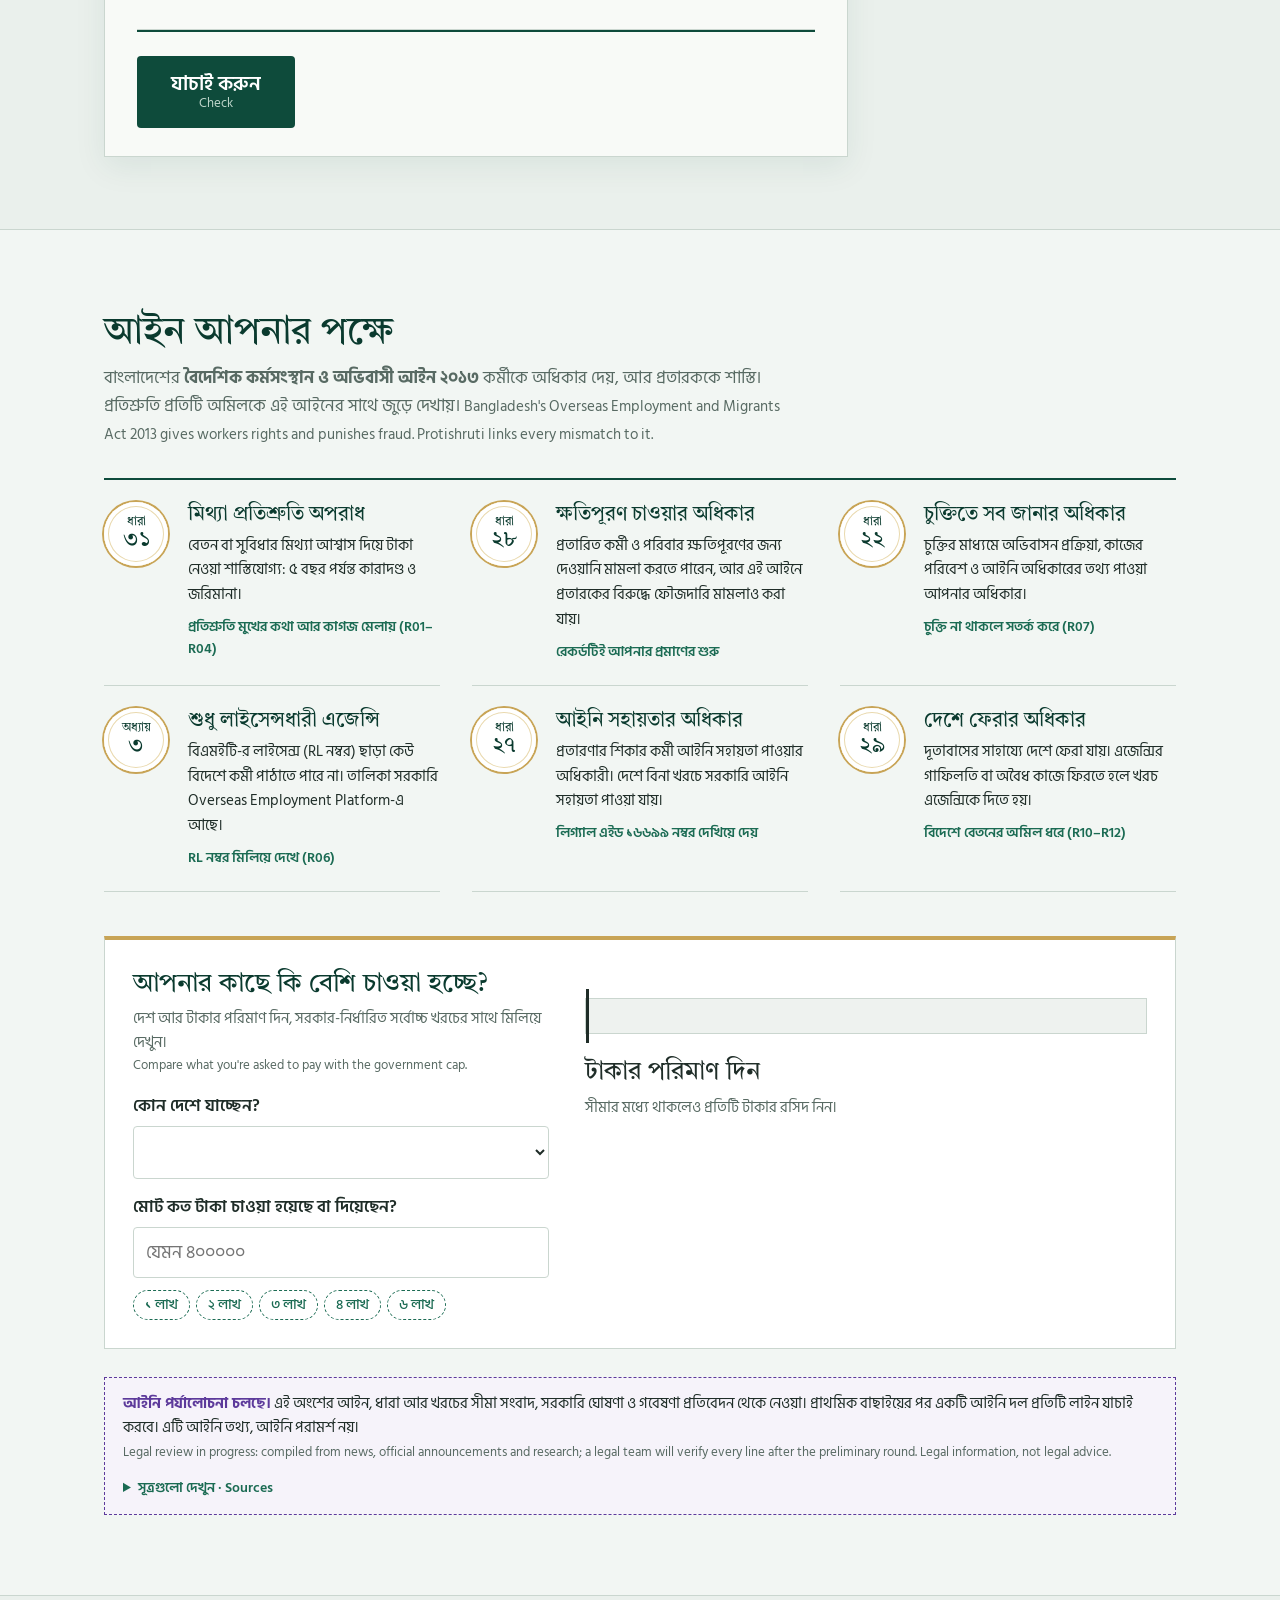
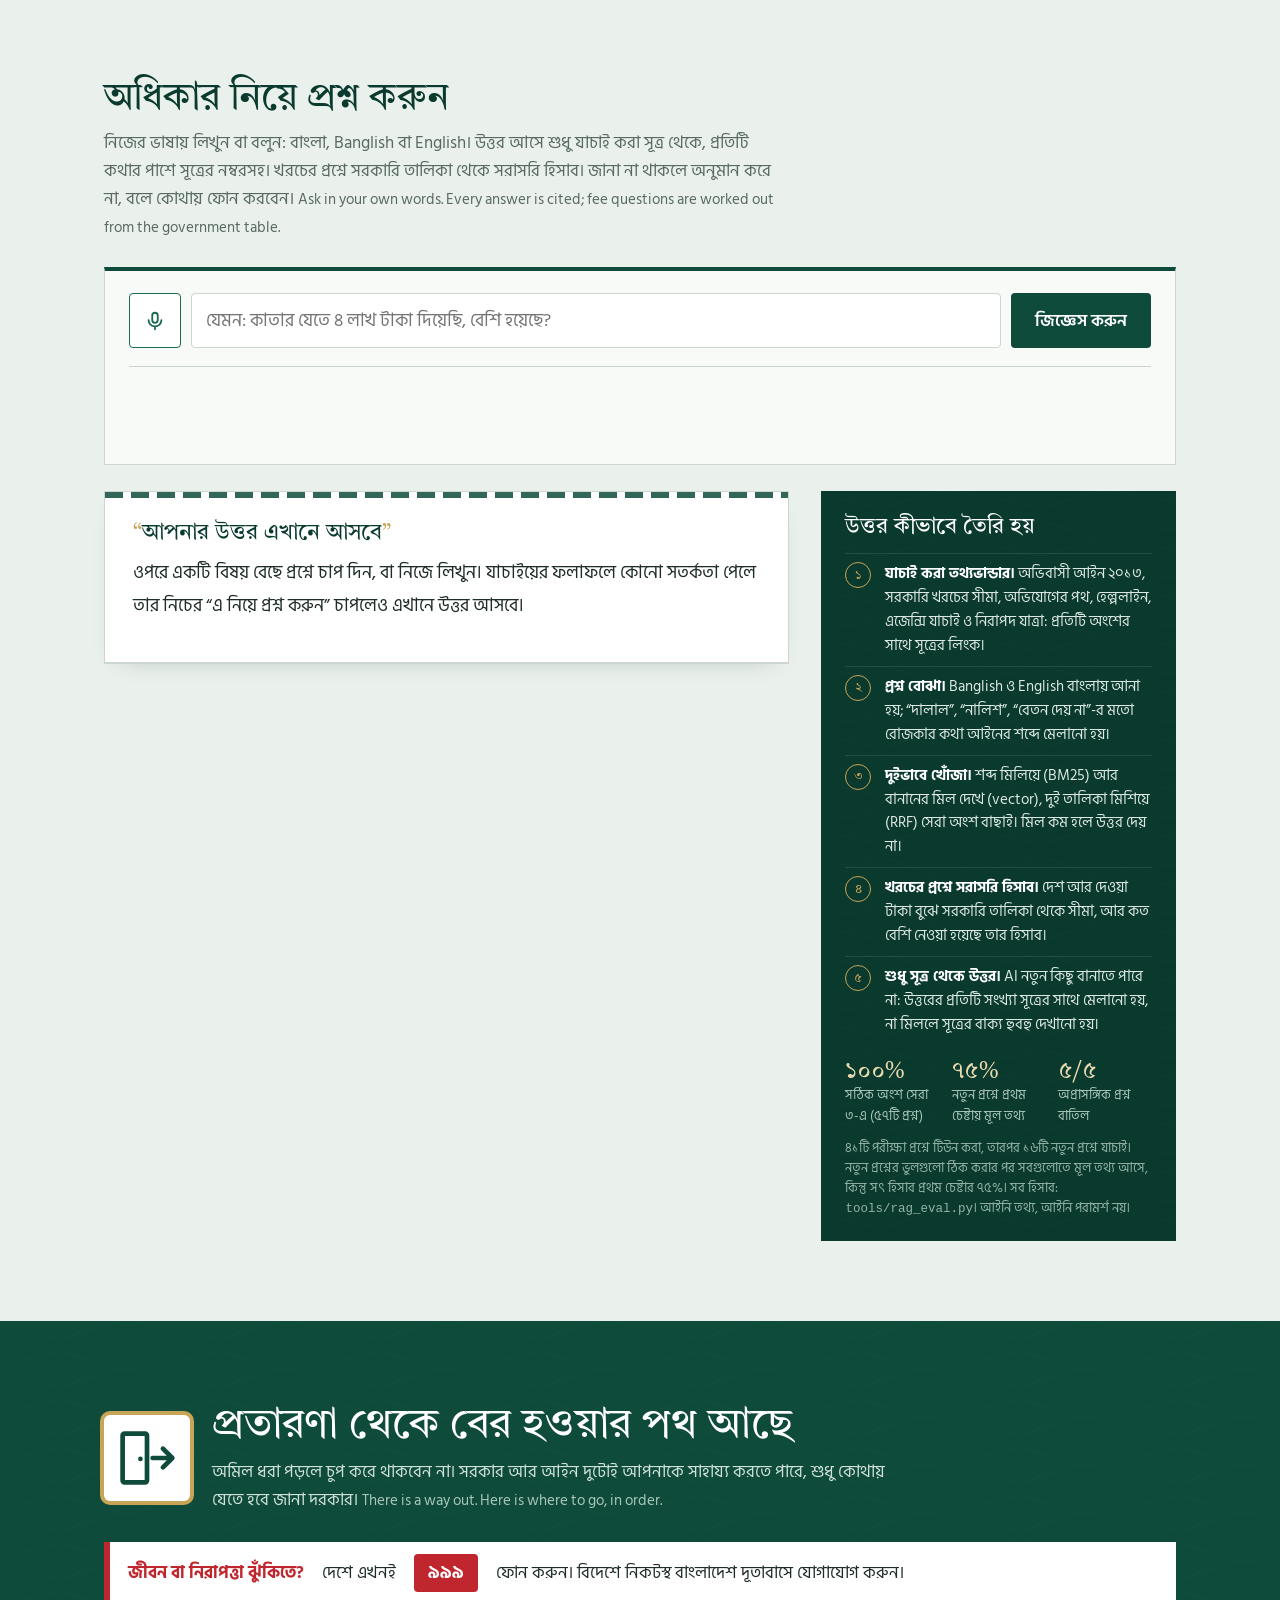
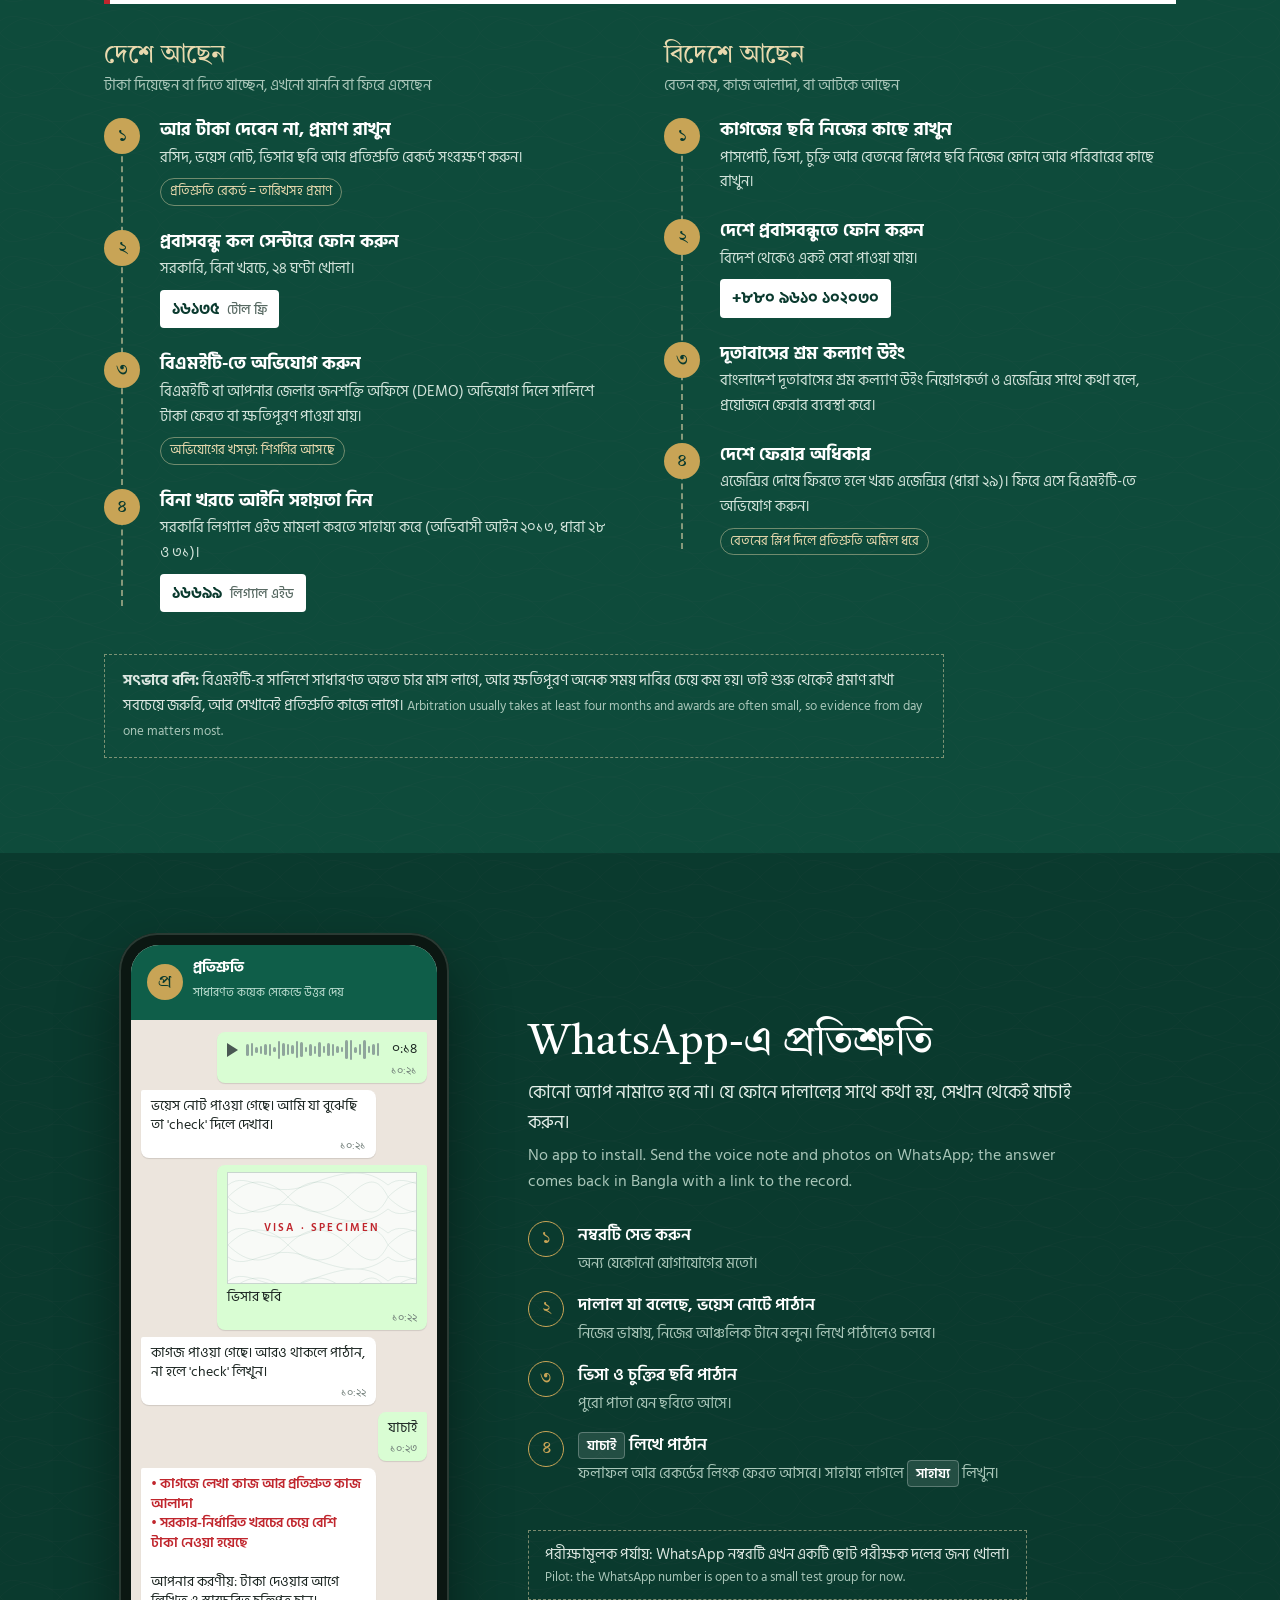
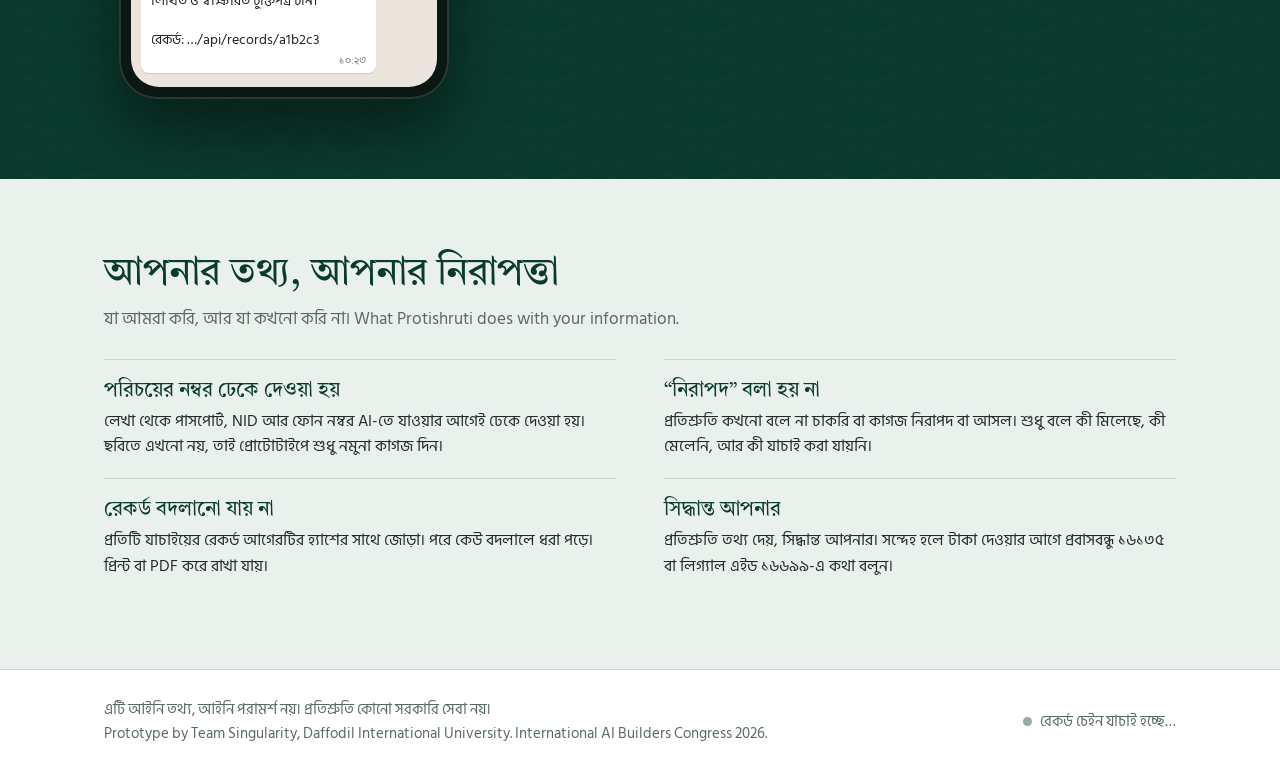
==== commit 1e146399: "RAG Implementation" ====
--- a/frontend/index.html
+++ b/frontend/index.html
@@ -379,6 +379,128 @@
   .wayout-head { grid-template-columns: 1fr; }
 }
 
+/* ---------- Ask (RAG): a help-desk reply slip ---------- */
+.ask { padding: 80px 0; }
+.askdesk { background: var(--sheet); border: 1px solid var(--line); border-top: 4px solid var(--green); padding: 22px 24px 18px; margin-top: 26px; }
+.q-row { display: grid; grid-template-columns: auto 1fr auto; gap: 10px; align-items: stretch; }
+.q-row input { font: 18px var(--body); color: var(--ink); padding: 12px 14px; border: 1.5px solid var(--line); border-radius: 4px; background: #fff; min-width: 0; }
+.q-row input:focus { outline: none; border-color: var(--green-600); box-shadow: 0 0 0 3px rgba(27,107,83,.18); }
+.q-row .go { padding: 12px 24px; font-size: 17px; }
+.mic { width: 52px; border: 1.5px solid var(--green-600); color: var(--green-600); background: #fff; border-radius: 4px; cursor: pointer; display: grid; place-items: center; }
+.mic:hover { background: #E3EEE8; }
+.mic.on { background: var(--red); border-color: var(--red); color: #fff; animation: pulse 1.2s infinite; }
+.mic svg { width: 22px; height: 22px; }
+.topics { display: flex; flex-wrap: wrap; gap: 4px 18px; margin: 18px 0 0; border-bottom: 1px solid var(--line); }
+.topics button { font: 500 15.5px/1.2 var(--body); background: none; border: 0; border-bottom: 3px solid transparent; color: var(--muted); padding: 8px 0 9px; cursor: pointer; margin-bottom: -1px; }
+.topics button[aria-selected="true"] { color: var(--green-900); border-bottom-color: var(--gold); font-weight: 600; }
+.topics button:hover { color: var(--green-900); }
+.qchips { display: flex; flex-wrap: wrap; gap: 8px; margin-top: 12px; min-height: 36px; }
+.qchips button, .related button { font: 500 14.5px/1.3 var(--body); border: 1px dashed var(--green-600); background: transparent; color: var(--green-600); padding: 7px 12px; border-radius: 99px; cursor: pointer; text-align: left; }
+.qchips button:hover, .related button:hover { background: #E3EEE8; border-style: solid; }
+#askStatus { margin: 10px 0 0; min-height: 1.4em; font-size: 14.5px; color: var(--muted); }
+#askStatus .err { color: var(--red); font-weight: 600; }
+
+.ask-grid { display: grid; grid-template-columns: minmax(0, 1.45fr) minmax(0, .75fr); gap: 32px; margin-top: 26px; align-items: start; }
+.slip { background: #fff; border: 1px solid var(--line); position: relative; padding: 26px 28px 22px; box-shadow: 0 1px 0 var(--line), 0 10px 24px -18px rgba(10,58,46,.35); }
+.slip::before { content: ''; position: absolute; left: 0; right: 0; top: 0; height: 6px; background: repeating-linear-gradient(90deg, var(--green) 0 18px, transparent 18px 26px); opacity: .85; }
+.slip-q { font: 400 22px/1.45 var(--display); color: var(--green-900); margin: 4px 150px 4px 0; }
+.slip-q::before { content: '“'; color: var(--gold); } .slip-q::after { content: '”'; color: var(--gold); }
+.slip-meta { font-size: 13.5px; color: var(--muted); margin: 0 150px 14px 0; }
+.slip .stamp { position: absolute; right: 22px; top: 26px; transform: rotate(-8deg); padding: 3px 10px 1px; border-width: 3px; }
+.slip .stamp b { font-size: 20px; }
+.slip .stamp small { font-size: 9.5px; letter-spacing: .2em; }
+.slip .stamp.high { color: var(--green-600); }
+.slip .stamp.medium { color: #2F6F8F; }
+.slip .stamp.low { color: var(--violet); }
+.slip .stamp.none { color: var(--red); }
+@keyframes thunk8 { 0% { transform: rotate(-8deg) scale(1.8); opacity: 0; } 60% { transform: rotate(-8deg) scale(.95); opacity: .95; } 100% { transform: rotate(-8deg) scale(1); opacity: .9; } }
+.slip .stamp.go-anim { animation: thunk8 .4s cubic-bezier(.2,.9,.3,1.2) both; }
+.a-body { font-size: 18px; line-height: 1.8; border-top: 1px dashed var(--line); padding-top: 14px; }
+.a-body p { margin: 0 0 8px; }
+.a-body ul { margin: 4px 0 10px; padding-left: 22px; }
+.a-body li { margin: 2px 0; }
+.a-body .disc { font-size: 14px; color: var(--muted); margin-top: 6px; }
+.cite { display: inline-grid; place-items: center; min-width: 20px; height: 20px; padding: 0 4px; margin: 0 2px; border-radius: 99px; background: #E3EEE8; color: var(--green-600); font: 600 12.5px/1 var(--body); text-decoration: none; vertical-align: 2px; }
+.cite:hover, .cite:focus { background: var(--green-600); color: #fff; }
+.a-mode { font-size: 13.5px; color: var(--muted); margin: 6px 0 0; padding-left: 10px; border-left: 3px solid var(--gold); }
+.feebar { margin: 14px 0 6px; display: grid; gap: 8px; }
+.feebar .row { display: grid; grid-template-columns: 112px 1fr auto; gap: 10px; align-items: center; font-size: 14.5px; }
+.feebar .row i { display: block; height: 14px; width: var(--w); min-width: 2px; background: var(--green-600); border-radius: 2px; }
+.feebar .row.paid i { background: var(--red); }
+.feebar .row b { font-weight: 600; white-space: nowrap; }
+.feebar .over { margin: 2px 0 0; color: var(--red); font-weight: 600; font-size: 15px; }
+.captable { margin: 12px 0 4px; columns: 2; column-gap: 24px; font-size: 14.5px; }
+.captable div { display: grid; grid-template-columns: 1fr auto; gap: 8px; padding: 4px 0; border-bottom: 1px dotted var(--line); break-inside: avoid; }
+.captable div span { position: relative; }
+.captable div span i { position: absolute; left: 0; bottom: -3px; height: 2px; width: var(--w); background: var(--gold); }
+.a-actions { display: flex; flex-wrap: wrap; gap: 10px; margin: 16px 0 4px; }
+.callbtn { display: inline-flex; align-items: center; gap: 10px; text-decoration: none; background: var(--green); color: #fff; border-radius: 4px; padding: 9px 14px 9px 12px; }
+.callbtn:hover { background: var(--green-600); }
+.callbtn svg { width: 18px; height: 18px; flex: none; }
+.callbtn b { display: block; font-weight: 600; font-size: 15.5px; line-height: 1.2; }
+.callbtn small { display: block; font-size: 12.5px; color: #CFE2D9; }
+.callbtn.web { background: #fff; color: var(--green-900); border: 1.5px solid var(--green-600); }
+.callbtn.web small { color: var(--muted); }
+.a-tools { display: flex; flex-wrap: wrap; gap: 6px 16px; margin: 10px 0 0; font-size: 14px; }
+.a-tools button, .a-tools a { background: none; border: 0; padding: 4px 0; color: var(--green-600); font: 500 14px var(--body); cursor: pointer; text-decoration: underline; text-underline-offset: 3px; }
+.annex { margin-top: 20px; border-top: 2px solid var(--green-900); padding-top: 12px; }
+.annex h4, .related h4 { font: 400 18px/1.3 var(--display); color: var(--green-900); margin: 0 0 6px; }
+.annex ol { list-style: none; margin: 0; padding: 0; }
+.annex li { display: grid; grid-template-columns: 30px 1fr; gap: 10px; padding: 12px 0; border-top: 1px dashed var(--line); scroll-margin-top: 90px; }
+.annex li:first-child { border-top: 0; }
+.annex li.flash { background: #FBF5E4; transition: background .2s; }
+.annex .num { width: 26px; height: 26px; border-radius: 50%; background: var(--green-900); color: var(--gold-soft); display: grid; place-items: center; font: 400 14px/1 var(--display); }
+.annex b { display: block; color: var(--green-900); font-size: 15.5px; }
+.annex .doc { font-size: 13px; color: var(--muted); }
+.annex p { margin: 6px 0; font-size: 15px; line-height: 1.7; }
+.annex mark { background: linear-gradient(transparent 40%, var(--gold-soft) 40%); color: inherit; padding: 0 1px; }
+.annex a { font-size: 13.5px; color: var(--green-600); }
+.related { margin-top: 18px; }
+.related div { display: flex; flex-wrap: wrap; gap: 8px; }
+details.how { margin-top: 18px; border: 1px solid var(--line); background: var(--sheet); }
+details.how summary { cursor: pointer; padding: 10px 14px; font-weight: 600; color: var(--green-900); font-size: 15px; }
+details.how summary .en { display: inline; font-weight: 400; margin-left: 6px; }
+details.how .in { padding: 0 14px 14px; font-size: 14px; }
+details.how dl { display: grid; grid-template-columns: max-content 1fr; gap: 6px 14px; margin: 4px 0 12px; }
+details.how dt { color: var(--muted); }
+details.how dd { margin: 0; }
+details.how .term { display: inline-block; background: #fff; border: 1px solid var(--line); border-radius: 3px; padding: 0 6px; margin: 0 4px 4px 0; font-size: 13px; }
+details.how table { width: 100%; border-collapse: collapse; font-size: 13px; }
+details.how th, details.how td { text-align: left; padding: 5px 6px; border-top: 1px solid var(--line); }
+details.how td.n { font-variant-numeric: tabular-nums; }
+.slip.empty .a-body { border-top: 0; padding-top: 0; }
+.kb { display: grid; grid-template-columns: 1fr 1fr; gap: 10px 22px; margin: 12px 0 0; padding: 0; list-style: none; }
+.kb li { border-top: 1px solid var(--line); padding-top: 8px; font-size: 14.5px; }
+.kb b { display: block; color: var(--green-900); font-weight: 600; }
+.kb span { color: var(--muted); font-size: 13.5px; }
+.how-rag { background: var(--green-900); color: #DCE7E1; padding: 22px 24px; position: relative; overflow: hidden; }
+.how-rag::before { content: ''; position: absolute; inset: 0; background: var(--guilloche); filter: invert(1); opacity: .15; }
+.how-rag > * { position: relative; }
+.how-rag h3 { font: 400 22px/1.3 var(--display); color: #fff; margin: 0 0 12px; }
+.how-rag ol { margin: 0; padding: 0; list-style: none; counter-reset: s; }
+.how-rag li { counter-increment: s; display: grid; grid-template-columns: 30px 1fr; gap: 10px; padding: 8px 0; border-top: 1px solid rgba(255,255,255,.1); font-size: 14.5px; }
+.how-rag li::before { content: counter(s, bengali); width: 24px; height: 24px; border-radius: 50%; border: 1.5px solid var(--gold); color: var(--gold); display: grid; place-items: center; font: 400 13px/1 var(--display); }
+.how-rag li b { color: #fff; }
+.how-rag .stat { display: grid; grid-template-columns: repeat(3, 1fr); gap: 12px; margin-top: 14px; font-size: 12.5px; color: #A9C6B9; }
+.how-rag .stat strong { display: block; font: 400 24px/1.1 var(--display); color: var(--gold-soft); }
+.how-rag .fine { color: #93B3A6; margin: 12px 0 0; font-size: 12.5px; line-height: 1.6; }
+.refs { margin: 10px 0 0; font-size: 13px; color: var(--muted); }
+.refs a { color: var(--green-600); margin-right: 10px; }
+.askthis { margin-top: 8px; background: none; border: 0; padding: 0; color: var(--green-600); font: 600 14px var(--body); cursor: pointer; text-decoration: underline; text-underline-offset: 3px; }
+@media (max-width: 960px) { .ask-grid { grid-template-columns: 1fr; } }
+@media (max-width: 680px) {
+  .askdesk { padding: 16px; }
+  .q-row { grid-template-columns: auto 1fr; }
+  .q-row .go { grid-column: 1 / -1; }
+  .slip { padding: 22px 16px 18px; }
+  .slip-q, .slip-meta { margin-right: 0; }
+  .slip .stamp { position: static; display: inline-block; margin: 0 0 10px; }
+  .captable { columns: 1; }
+  .kb { grid-template-columns: 1fr; }
+  .feebar .row { grid-template-columns: 92px 1fr; }
+  .feebar .row b { grid-column: 2; }
+}
+
 /* ---------- Safety + footer ---------- */
 .safety { padding: 72px 0; }
 .safety-grid { display: grid; grid-template-columns: repeat(2, 1fr); gap: 0 48px; margin-top: 26px; }
@@ -444,6 +566,7 @@
         <a href="#check">যাচাই করুন</a>
         <a href="#why">কেন প্রতিশ্রুতি</a>
         <a href="#rights">আপনার অধিকার</a>
+        <a href="#ask">প্রশ্ন করুন</a>
         <a href="#wayout">বের হওয়ার পথ</a>
         <a href="#whatsapp">WhatsApp</a>
       </nav>
@@ -751,6 +874,52 @@
     </div>
   </section>
 
+
+  <section class="ask" id="ask">
+    <div class="wrap">
+      <div class="section-head">
+        <h2>অধিকার নিয়ে প্রশ্ন করুন</h2>
+        <p>নিজের ভাষায় লিখুন বা বলুন: বাংলা, Banglish বা English। উত্তর আসে শুধু যাচাই করা সূত্র থেকে, প্রতিটি কথার পাশে সূত্রের নম্বরসহ। খরচের প্রশ্নে সরকারি তালিকা থেকে সরাসরি হিসাব। জানা না থাকলে অনুমান করে না, বলে কোথায় ফোন করবেন। <span class="en" style="display:inline">Ask in your own words. Every answer is cited; fee questions are worked out from the government table.</span></p>
+      </div>
+
+      <div class="askdesk">
+        <form id="askForm" class="q-row">
+          <button type="button" class="mic" id="askMic" hidden aria-label="প্রশ্নটি বলুন (রেকর্ড)">
+            <svg viewBox="0 0 24 24" fill="none" stroke="currentColor" stroke-width="2" stroke-linecap="round" aria-hidden="true"><rect x="9" y="3" width="6" height="11" rx="3"/><path d="M5 11a7 7 0 0 0 14 0M12 18v3"/></svg>
+          </button>
+          <label class="sr" for="askQ">আপনার প্রশ্ন</label>
+          <input id="askQ" maxlength="500" autocomplete="off" placeholder="যেমন: কাতার যেতে ৪ লাখ টাকা দিয়েছি, বেশি হয়েছে?">
+          <button class="go" id="askGo" type="submit">জিজ্ঞেস করুন</button>
+        </form>
+        <div class="topics" role="tablist" aria-label="বিষয় বেছে নিন" id="askTopics"></div>
+        <div class="qchips" id="askChips"></div>
+        <p id="askStatus" role="status" aria-live="polite"></p>
+      </div>
+
+      <div class="ask-grid">
+        <article class="slip empty" id="slip" aria-live="polite">
+          <div class="a-body">
+            <p class="slip-q" style="margin-right:0">আপনার উত্তর এখানে আসবে</p>
+            <p>ওপরে একটি বিষয় বেছে প্রশ্নে চাপ দিন, বা নিজে লিখুন। যাচাইয়ের ফলাফলে কোনো সতর্কতা পেলে তার নিচের “এ নিয়ে প্রশ্ন করুন” চাপলেও এখানে উত্তর আসবে।</p>
+            <ul class="kb" id="kbList"></ul>
+          </div>
+        </article>
+        <aside class="how-rag">
+          <h3>উত্তর কীভাবে তৈরি হয়</h3>
+          <ol>
+            <li><div><b>যাচাই করা তথ্যভান্ডার।</b> অভিবাসী আইন ২০১৩, সরকারি খরচের সীমা, অভিযোগের পথ, হেল্পলাইন, এজেন্সি যাচাই ও নিরাপদ যাত্রা: প্রতিটি অংশের সাথে সূত্রের লিংক।</div></li>
+            <li><div><b>প্রশ্ন বোঝা।</b> Banglish ও English বাংলায় আনা হয়; “দালাল”, “নালিশ”, “বেতন দেয় না”-র মতো রোজকার কথা আইনের শব্দে মেলানো হয়।</div></li>
+            <li><div><b>দুইভাবে খোঁজা।</b> শব্দ মিলিয়ে (BM25) আর বানানের মিল দেখে (vector), দুই তালিকা মিশিয়ে (RRF) সেরা অংশ বাছাই। মিল কম হলে উত্তর দেয় না।</div></li>
+            <li><div><b>খরচের প্রশ্নে সরাসরি হিসাব।</b> দেশ আর দেওয়া টাকা বুঝে সরকারি তালিকা থেকে সীমা, আর কত বেশি নেওয়া হয়েছে তার হিসাব।</div></li>
+            <li><div><b>শুধু সূত্র থেকে উত্তর।</b> AI নতুন কিছু বানাতে পারে না: উত্তরের প্রতিটি সংখ্যা সূত্রের সাথে মেলানো হয়, না মিললে সূত্রের বাক্য হুবহু দেখানো হয়।</div></li>
+          </ol>
+          <div class="stat"><span><strong>১০০%</strong>সঠিক অংশ সেরা ৩-এ (৫৭টি প্রশ্ন)</span><span><strong>৭৫%</strong>নতুন প্রশ্নে প্রথম চেষ্টায় মূল তথ্য</span><span><strong>৫/৫</strong>অপ্রাসঙ্গিক প্রশ্ন বাতিল</span></div>
+          <p class="fine">৪১টি পরীক্ষা প্রশ্নে টিউন করা, তারপর ১৬টি নতুন প্রশ্নে যাচাই। নতুন প্রশ্নের ভুলগুলো ঠিক করার পর সবগুলোতে মূল তথ্য আসে, কিন্তু সৎ হিসাব প্রথম চেষ্টার ৭৫%। সব হিসাব: <code>tools/rag_eval.py</code>। আইনি তথ্য, আইনি পরামর্শ নয়।</p>
+        </aside>
+      </div>
+    </div>
+  </section>
+
   <section class="wayout" id="wayout">
     <div class="wrap">
       <div class="wayout-head">
@@ -860,6 +1029,7 @@
 fetch('/api/public-config').then(r => r.ok ? r.json() : null).then(c => {
   if (!c) return;
   voiceOn = !!c.asr_enabled;
+  $('askMic').hidden = !(voiceOn && navigator.mediaDevices && window.MediaRecorder);
   const ai = c.llm_provider && c.llm_provider !== 'mock';
   $('stVoice').className = voiceOn ? 'on' : '';
   $('stVoiceText').textContent = voiceOn ? `ভয়েস থেকে লেখা চালু (${c.asr_backend === 'groq' ? 'Whisper' : 'Bengali.AI'})` : 'ভয়েস থেকে লেখা বন্ধ, লিখে দিন';
@@ -1054,6 +1224,215 @@
 $('feeAmount').addEventListener('input', feeUpdate);
 document.querySelectorAll('[data-amt]').forEach(b => b.addEventListener('click', () => { $('feeAmount').value = b.dataset.amt; feeUpdate(); }));
 
+/* ---------- Ask about your rights (RAG) ---------- */
+const STAMPS = {
+  fact: ['সরকারি তালিকা', 'OFFICIAL TABLE', 'high'], high: ['সূত্রে মিলেছে', 'SOURCED', 'high'],
+  medium: ['সূত্রে আংশিক', 'PARTLY SOURCED', 'medium'], low: ['ফোনে নিশ্চিত হোন', 'CONFIRM BY PHONE', 'low'],
+  none: ['তথ্যভান্ডারে নেই', 'NOT IN SOURCES', 'none']
+};
+const MODE_TXT = {
+  fact: 'সংখ্যাগুলো সরকারি খরচের তালিকা থেকে সরাসরি নেওয়া।',
+  generated: 'AI উত্তরটি লিখেছে শুধু নিচের সূত্রগুলো থেকে, আর প্রতিটি সংখ্যা সূত্রের সাথে মিলিয়ে দেখা হয়েছে।',
+  extractive: 'নিচের সূত্রগুলোর সবচেয়ে মিল থাকা বাক্যগুলো হুবহু দেখানো হলো।',
+  no_match: 'যাচাই করা তথ্যভান্ডারে মিল পাওয়া যায়নি, তাই অনুমান করা হয়নি।'
+};
+const CONF_TXT = { high: 'মিল জোরালো', medium: 'মিল মাঝারি', low: 'মিল কম, ফোন করে নিশ্চিত হোন', none: '' };
+const PHONE_SVG = '<svg viewBox="0 0 24 24" fill="none" stroke="currentColor" stroke-width="2" stroke-linecap="round" stroke-linejoin="round" aria-hidden="true"><path d="M22 16.9v3a2 2 0 0 1-2.2 2 19.8 19.8 0 0 1-8.6-3.1 19.5 19.5 0 0 1-6-6A19.8 19.8 0 0 1 2.1 4.2 2 2 0 0 1 4.1 2h3a2 2 0 0 1 2 1.7c.1 1 .4 1.9.7 2.8a2 2 0 0 1-.5 2.1L8 9.9a16 16 0 0 0 6 6l1.3-1.3a2 2 0 0 1 2.1-.4c.9.3 1.8.6 2.8.7a2 2 0 0 1 1.7 2z"/></svg>';
+const LINK_SVG = '<svg viewBox="0 0 24 24" fill="none" stroke="currentColor" stroke-width="2" stroke-linecap="round" aria-hidden="true"><path d="M10 13a5 5 0 0 0 7.5.5l3-3a5 5 0 0 0-7-7l-1.7 1.7M14 11a5 5 0 0 0-7.5-.5l-3 3a5 5 0 0 0 7 7l1.7-1.7"/></svg>';
+const DISC = '(আইনি তথ্য, আইনি পরামর্শ নয়।)';
+let askLast = null;
+const host = u => { try { return new URL(u).hostname.replace(/^www\./, ''); } catch { return ''; } };
+
+function askAnswerHtml(text) {
+  const lines = text.replace(DISC, '\n§DISC').split('\n').map(l => l.trim()).filter(Boolean);
+  let html = '', list = [];
+  const flush = () => { if (list.length) { html += `<ul>${list.join('')}</ul>`; list = []; } };
+  const cite = s => esc(s).replace(/\[(\d)\]/g, (m, n) => `<a class="cite" href="#src-${n}" data-n="${n}" aria-label="সূত্র ${bn(n)}">${bn(n)}</a>`);
+  for (const l of lines) {
+    if (l === '§DISC') { flush(); html += `<p class="disc">${DISC}</p>`; }
+    else if (l.startsWith('•')) list.push(`<li>${cite(l.replace(/^•\s*/, ''))}</li>`);
+    else { flush(); html += `<p>${cite(l)}</p>`; }
+  }
+  flush();
+  return html;
+}
+
+function askMarked(h, marks) {
+  let t = esc(h.text);
+  (marks || []).forEach(s => { const e = esc(s); t = t.replace(e, `<mark>${e}</mark>`); });
+  return t;
+}
+
+function askPlain(d) {
+  const src = (d.sources || []).filter(h => h.source).map(h => `[${h.n}] ${h.section}: ${h.source}`).join('\n');
+  return `প্রশ্ন: ${d.question}\n\n${d.answer}${src ? '\n\nসূত্র:\n' + src : ''}\n\n— প্রতিশ্রুতি (Protishruti)`;
+}
+
+function askRender(d) {
+  askLast = d;
+  const slip = $('slip');
+  slip.classList.remove('empty');
+  const key = d.mode === 'fact' ? 'fact' : d.confidence;
+  const [mark, small, cls] = STAMPS[key] || STAMPS.none;
+  const u = d.understood || {};
+  const meta = [u.country && CAPS ? `দেশ: ${CAPS.names_bn[u.country] || (u.country === 'SG' ? 'সিঙ্গাপুর' : u.country)}` : '',
+    u.paid_bdt ? `আপনার দেওয়া টাকা: ${bnMoney(u.paid_bdt)}` : '', CONF_TXT[d.confidence] || ''].filter(Boolean).join(' · ');
+
+  let extra = '';
+  if (d.compare) {
+    const c = d.compare, max = Math.max(c.cap_bdt, c.paid_bdt) || 1;
+    extra += `<div class="feebar" aria-label="সরকারি সীমা আর আপনার দেওয়া টাকার তুলনা">
+      <div class="row"><span>সরকারি সীমা</span><i style="--w:${c.cap_bdt / max * 100}%"></i><b>${bnMoney(c.cap_bdt)} টাকা</b></div>
+      <div class="row paid"><span>আপনি দিয়েছেন</span><i style="--w:${c.paid_bdt / max * 100}%"></i><b>${bnMoney(c.paid_bdt)} টাকা</b></div>
+      ${c.over_bdt ? `<p class="over">সীমার চেয়ে ${bnMoney(c.over_bdt)} টাকা বেশি</p>` : ''}</div>`;
+  }
+  if (d.table) {
+    const max = Math.max(...d.table.map(r => r.cap_bdt));
+    extra += `<div class="captable">${d.table.map(r => `<div><span>${esc(r.country)}<i style="--w:${r.cap_bdt / max * 100}%"></i></span><b>${bnMoney(r.cap_bdt)}</b></div>`).join('')}</div>`;
+  }
+  const actions = (d.actions || []).map(a => a.href.startsWith('tel:')
+    ? `<a class="callbtn" href="${esc(a.href)}">${PHONE_SVG}<span><b>${esc(a.label)}</b><small>${esc(a.note)}</small></span></a>`
+    : `<a class="callbtn web" href="${esc(a.href)}" target="_blank" rel="noopener">${LINK_SVG}<span><b>${esc(a.label)}</b><small>${esc(a.note)}</small></span></a>`).join('');
+  const sources = (d.sources || []).map(h => `<li id="src-${h.n}"><span class="num">${bn(h.n)}</span><div>
+      <b>${esc(h.section)}</b><span class="doc">${esc(h.title)}</span>
+      <p>${askMarked(h, (d.highlights || {})[h.id])}</p>
+      ${h.source ? `<a href="${esc(h.source)}" target="_blank" rel="noopener">মূল সূত্র: ${esc(host(h.source))}</a>` : ''}</div></li>`).join('');
+  const terms = (u.added_terms || []).map(t => `<span class="term">${esc(t)}</span>`).join('') || '—';
+  const rows = (d.sources || []).map(h => `<tr><td>${h.n}</td><td>${esc(h.id)}</td>
+      <td class="n">${h.bm25 ?? 'সরাসরি'}</td><td class="n">${h.cosine ?? '—'}</td><td class="n">${h.coverage ?? '—'}</td><td class="n">${h.score ?? '—'}</td></tr>`).join('');
+  const canSpeak = 'speechSynthesis' in window && speechSynthesis.getVoices().some(v => /^bn/i.test(v.lang));
+
+  slip.innerHTML = `
+    <div class="stamp ${cls}"><b>${mark}</b><small>${small}</small></div>
+    <p class="slip-q">${esc(d.question)}</p>
+    <p class="slip-meta">${esc(meta)}</p>
+    <div class="a-body">${askAnswerHtml(d.answer)}</div>
+    ${extra}
+    <p class="a-mode">${MODE_TXT[d.mode] || ''}${d.compare ? ' বেশি দেওয়ার হিসাবটি আপনার বলা টাকা থেকে।' : ''}${d.note ? ' ' + esc(d.note) : ''}</p>
+    <div class="a-actions">${actions}</div>
+    <div class="a-tools">
+      ${canSpeak ? '<button type="button" id="askSpeak">উত্তরটি শুনুন</button>' : ''}
+      <button type="button" id="askCopy">কপি করুন</button>
+      <a href="https://wa.me/?text=${encodeURIComponent(askPlain(d))}" target="_blank" rel="noopener">পরিবারকে WhatsApp-এ পাঠান</a>
+    </div>
+    ${sources ? `<section class="annex"><h4>যে সূত্র থেকে উত্তর</h4><ol>${sources}</ol></section>` : ''}
+    ${(d.related || []).length ? `<section class="related"><h4>আরও জানতে</h4><div>${d.related.map(q => `<button type="button" data-q="${esc(q)}">${esc(q)}</button>`).join('')}</div></section>` : ''}
+    <details class="how"><summary>কীভাবে খুঁজে পাওয়া গেল <span class="en">Retrieval details for reviewers</span></summary><div class="in">
+      <dl>
+        <dt>উত্তরের ধরন</dt><dd>${esc(d.mode)}${d.grounding ? ' · সংখ্যা যাচাই: পাস' : ''}</dd>
+        <dt>যে প্রশ্ন খোঁজা হলো</dt><dd>${esc(d.question)} <span class="en" style="display:inline">(ফোন, পাসপোর্ট, NID নম্বর ঢাকা থাকে)</span></dd>
+        <dt>যোগ করা খোঁজার শব্দ</dt><dd>${terms}</dd>
+        <dt>সময়</dt><dd>${bn(d.ms)} মিলিসেকেন্ড</dd>
+      </dl>
+      ${rows ? `<table><thead><tr><th>#</th><th>অংশ</th><th>BM25</th><th>cosine</th><th>শব্দ মিল</th><th>RRF</th></tr></thead><tbody>${rows}</tbody></table>` : ''}
+    </div></details>`;
+  const st = slip.querySelector('.stamp'); void st.offsetWidth; st.classList.add('go-anim');
+}
+
+$('slip').addEventListener('click', e => {
+  const c = e.target.closest('.cite');
+  if (c) {
+    e.preventDefault();
+    const li = $('src-' + c.dataset.n); if (!li) return;
+    li.scrollIntoView({ behavior: 'smooth', block: 'center' });
+    li.classList.add('flash'); setTimeout(() => li.classList.remove('flash'), 1600);
+    return;
+  }
+  const q = e.target.closest('[data-q]');
+  if (q) { askQuestion(q.dataset.q); return; }
+  if (e.target.id === 'askCopy' && askLast) {
+    navigator.clipboard.writeText(askPlain(askLast)).then(() => { e.target.textContent = 'কপি হয়েছে'; setTimeout(() => e.target.textContent = 'কপি করুন', 1500); });
+  }
+  if (e.target.id === 'askSpeak' && askLast) {
+    speechSynthesis.cancel();
+    const u = new SpeechSynthesisUtterance(askLast.answer.replace(/\[\d\]/g, '').replace(DISC, ''));
+    u.lang = 'bn-BD'; u.voice = speechSynthesis.getVoices().find(v => /^bn/i.test(v.lang)) || null; u.rate = .95;
+    speechSynthesis.speak(u);
+  }
+});
+
+async function askQuestion(q) {
+  q = (q ?? $('askQ').value).trim();
+  $('askQ').value = q;
+  if (!q) { $('askStatus').innerHTML = '<span class="err">একটি প্রশ্ন লিখুন বা বলুন।</span>'; $('askQ').focus(); return; }
+  const fd = new FormData(); fd.append('question', q);
+  $('askGo').disabled = true; $('askStatus').textContent = 'যাচাই করা সূত্র খোঁজা হচ্ছে…';
+  try {
+    const res = await fetch('/api/ask', { method: 'POST', body: fd });
+    const raw = await res.text();
+    let d; try { d = JSON.parse(raw); } catch { throw new Error(`সার্ভারে সমস্যা (${res.status})। একটু পরে আবার চেষ্টা করুন।`); }
+    if (!res.ok) throw new Error(typeof d.detail === 'string' ? d.detail : 'প্রশ্নটি পাঠানো যায়নি।');
+    $('askStatus').textContent = '';
+    askRender(d);
+    if ($('slip').getBoundingClientRect().top > innerHeight * .6) $('slip').scrollIntoView({ behavior: 'smooth', block: 'start' });
+  } catch (err) { $('askStatus').innerHTML = '<span class="err">' + esc(err.message) + '</span>'; }
+  finally { $('askGo').disabled = false; }
+}
+$('askForm').addEventListener('submit', e => { e.preventDefault(); askQuestion(); });
+
+function askShowTopic(i, topics) {
+  $('askTopics').querySelectorAll('button').forEach((b, j) => b.setAttribute('aria-selected', String(i === j)));
+  $('askChips').innerHTML = topics[i].questions.map(q => `<button type="button" data-q="${esc(q)}">${esc(q)}</button>`).join('');
+}
+$('askChips').addEventListener('click', e => { const b = e.target.closest('[data-q]'); if (b) askQuestion(b.dataset.q); });
+fetch('/api/ask/topics').then(r => r.ok ? r.json() : null).then(d => {
+  if (!d) return;
+  $('askTopics').innerHTML = d.topics.map((t, i) => `<button type="button" role="tab" aria-selected="false" data-i="${i}">${esc(t.label)}</button>`).join('');
+  $('askTopics').addEventListener('click', e => { const b = e.target.closest('[data-i]'); if (b) askShowTopic(+b.dataset.i, d.topics); });
+  askShowTopic(0, d.topics);
+  $('kbList').innerHTML = d.topics.map(t => `<li><b>${esc(t.label)}</b><span>${bn(t.sections.length)}টি অংশ · ${bn(t.sources.length)}টি সূত্র: ${esc(t.sources.map(host).join(', '))}</span></li>`).join('');
+}).catch(() => {});
+
+/* Ask by voice: record, transcribe, let them correct, then ask */
+let askRec = null;
+$('askMic').addEventListener('click', async () => {
+  if (askRec && askRec.state === 'recording') { askRec.stop(); return; }
+  try {
+    const stream = await navigator.mediaDevices.getUserMedia({ audio: true });
+    const parts = [];
+    askRec = new MediaRecorder(stream);
+    askRec.ondataavailable = e => e.data.size && parts.push(e.data);
+    askRec.onstop = async () => {
+      stream.getTracks().forEach(t => t.stop());
+      $('askMic').classList.remove('on');
+      const type = askRec.mimeType || 'audio/webm';
+      const fd = new FormData(); fd.append('audio', new File(parts, 'question.' + (type.includes('ogg') ? 'ogg' : type.includes('mp4') ? 'm4a' : 'webm'), { type }));
+      $('askStatus').textContent = 'শুনে লেখা হচ্ছে…';
+      try {
+        const res = await fetch('/api/transcribe', { method: 'POST', body: fd });
+        const d = await res.json();
+        if (!res.ok) throw new Error(d.detail || 'শুনে লেখা যায়নি।');
+        $('askQ').value = d.text; $('askQ').focus();
+        $('askStatus').textContent = 'লেখা হয়েছে। দেখে নিন, ভুল থাকলে ঠিক করুন, তারপর “জিজ্ঞেস করুন” চাপুন।';
+      } catch (err) { $('askStatus').innerHTML = '<span class="err">' + esc(err.message) + '</span>'; }
+    };
+    askRec.start(); $('askMic').classList.add('on');
+    $('askStatus').textContent = 'বলুন… শেষ হলে আবার মাইকে চাপুন।';
+    setTimeout(() => askRec && askRec.state === 'recording' && askRec.stop(), 30000);
+  } catch { $('askStatus').innerHTML = '<span class="err">মাইক্রোফোন চালু করা যায়নি। ব্রাউজারে মাইকের অনুমতি দিন, বা লিখে প্রশ্ন করুন।</span>'; }
+});
+
+/* From a check result: one tap asks about that warning */
+function askForFlag(fl, d) {
+  const p = d.promise || {}, name = CAPS && p.country ? CAPS.names_bn[p.country] : '';
+  const paid = (p.fees_paid || []).reduce((a, f) => a + (f.amount_bdt || 0), 0);
+  return ({
+    R05: name && paid ? `${name} যেতে ${bnMoney(paid)} টাকা দিয়েছি, বেশি হয়েছে?` : 'সরকারি খরচের চেয়ে বেশি টাকা নিলে কী করব?',
+    R06: 'এজেন্সির লাইসেন্স কীভাবে যাচাই করব?', R07: 'চুক্তিপত্র পাওয়া কি আমার অধিকার?',
+    R01: 'ভিসায় লেখা কাজ আর দালালের কথা না মিললে কী করব?', R02: 'ভিসায় লেখা কাজ আর দালালের কথা না মিললে কী করব?',
+    R03: 'নিয়োগকর্তার নাম ভিসা আর চুক্তিতে আলাদা হলে কী করব?', R04: 'দালাল যে বেতন বলেছিল চুক্তিতে তার চেয়ে কম, কী করব?',
+    R08: 'মানবপাচার থেকে কীভাবে সাবধান থাকব?', R10: 'দালাল বেতন বলেছিল বেশি, কিন্তু এখন কম দেয়, কী করব?',
+    R11: 'বিদেশে বেতন থেকে অনেক টাকা কেটে নিলে কোথায় যাব?', R12: 'বিদেশে বেতন না দিলে কোথায় যাব?'
+  })[fl.rule_id] || '';
+}
+$('flags').addEventListener('click', e => {
+  const b = e.target.closest('.askthis'); if (!b) return;
+  $('ask').scrollIntoView({ behavior: 'smooth', block: 'start' });
+  askQuestion(b.dataset.ask);
+});
+
+if ('speechSynthesis' in window) { speechSynthesis.getVoices(); speechSynthesis.onvoiceschanged = () => {}; }
+
 const SEV = { critical: 'গুরুতর', warning: 'সতর্কতা', info: 'তথ্য' };
 
 function render(d) {
@@ -1088,6 +1467,9 @@
       ${(fl.law_bn || fl.action_bn) ? `<div class="law">
         ${fl.law_bn ? `<div><small>আইন কী বলে</small><p>${esc(fl.law_bn)}</p></div>` : ''}
         ${fl.action_bn ? `<div><small>এখন যা করবেন</small><p>${esc(fl.action_bn)}</p></div>` : ''}</div>` : ''}
+      ${(fl.refs && fl.refs.length) ? `<p class="refs">যাচাই করা সূত্র: ${fl.refs.map(r => r.source
+        ? `<a href="${esc(r.source)}" target="_blank" rel="noopener">${esc(r.section)}</a>` : esc(r.section)).join('')}</p>` : ''}
+      ${askForFlag(fl, d) ? `<button type="button" class="askthis" data-ask="${esc(askForFlag(fl, d))}">এ নিয়ে প্রশ্ন করুন</button>` : ''}
     </div></article>`).join('') + (d.flags.length ? `
     <div class="helpstrip"><span>সাহায্য দরকার?</span>
       <a class="call" href="tel:16135">১৬১৩৫ <small>প্রবাসবন্ধু</small></a>
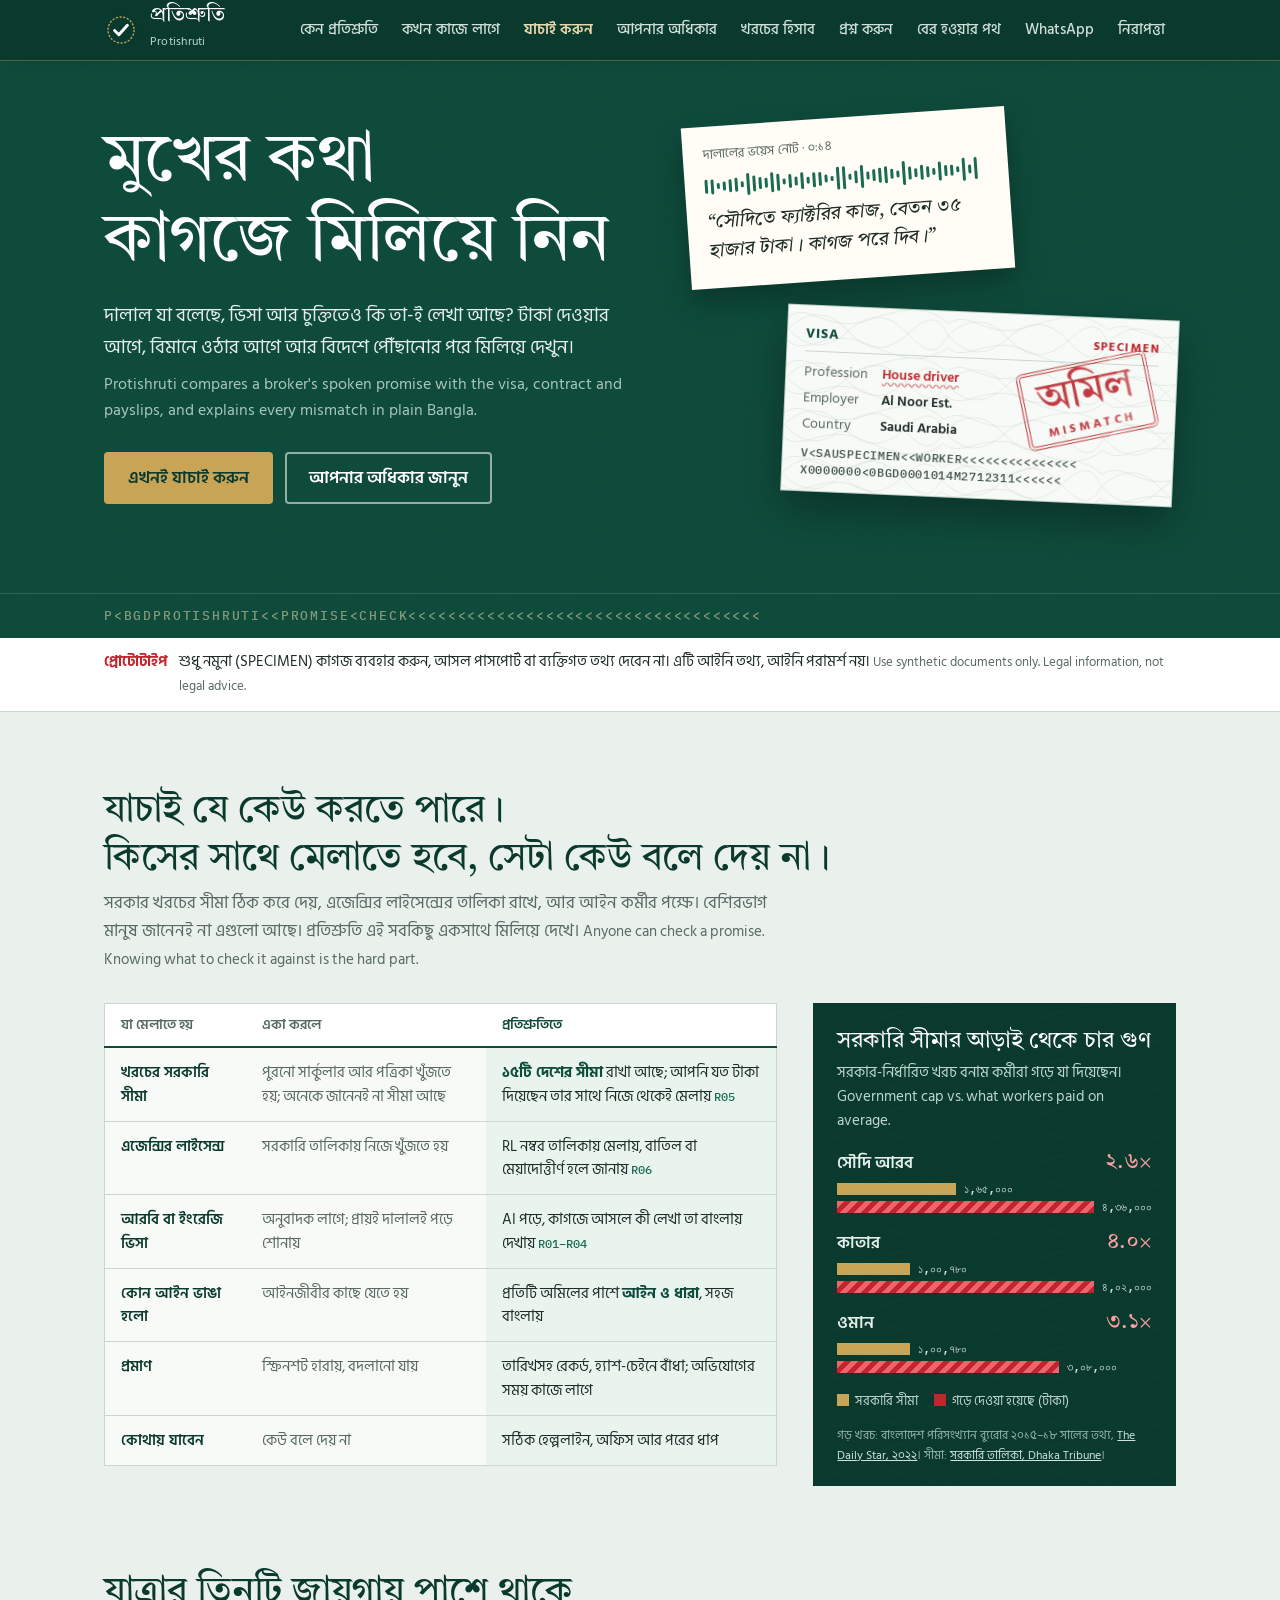
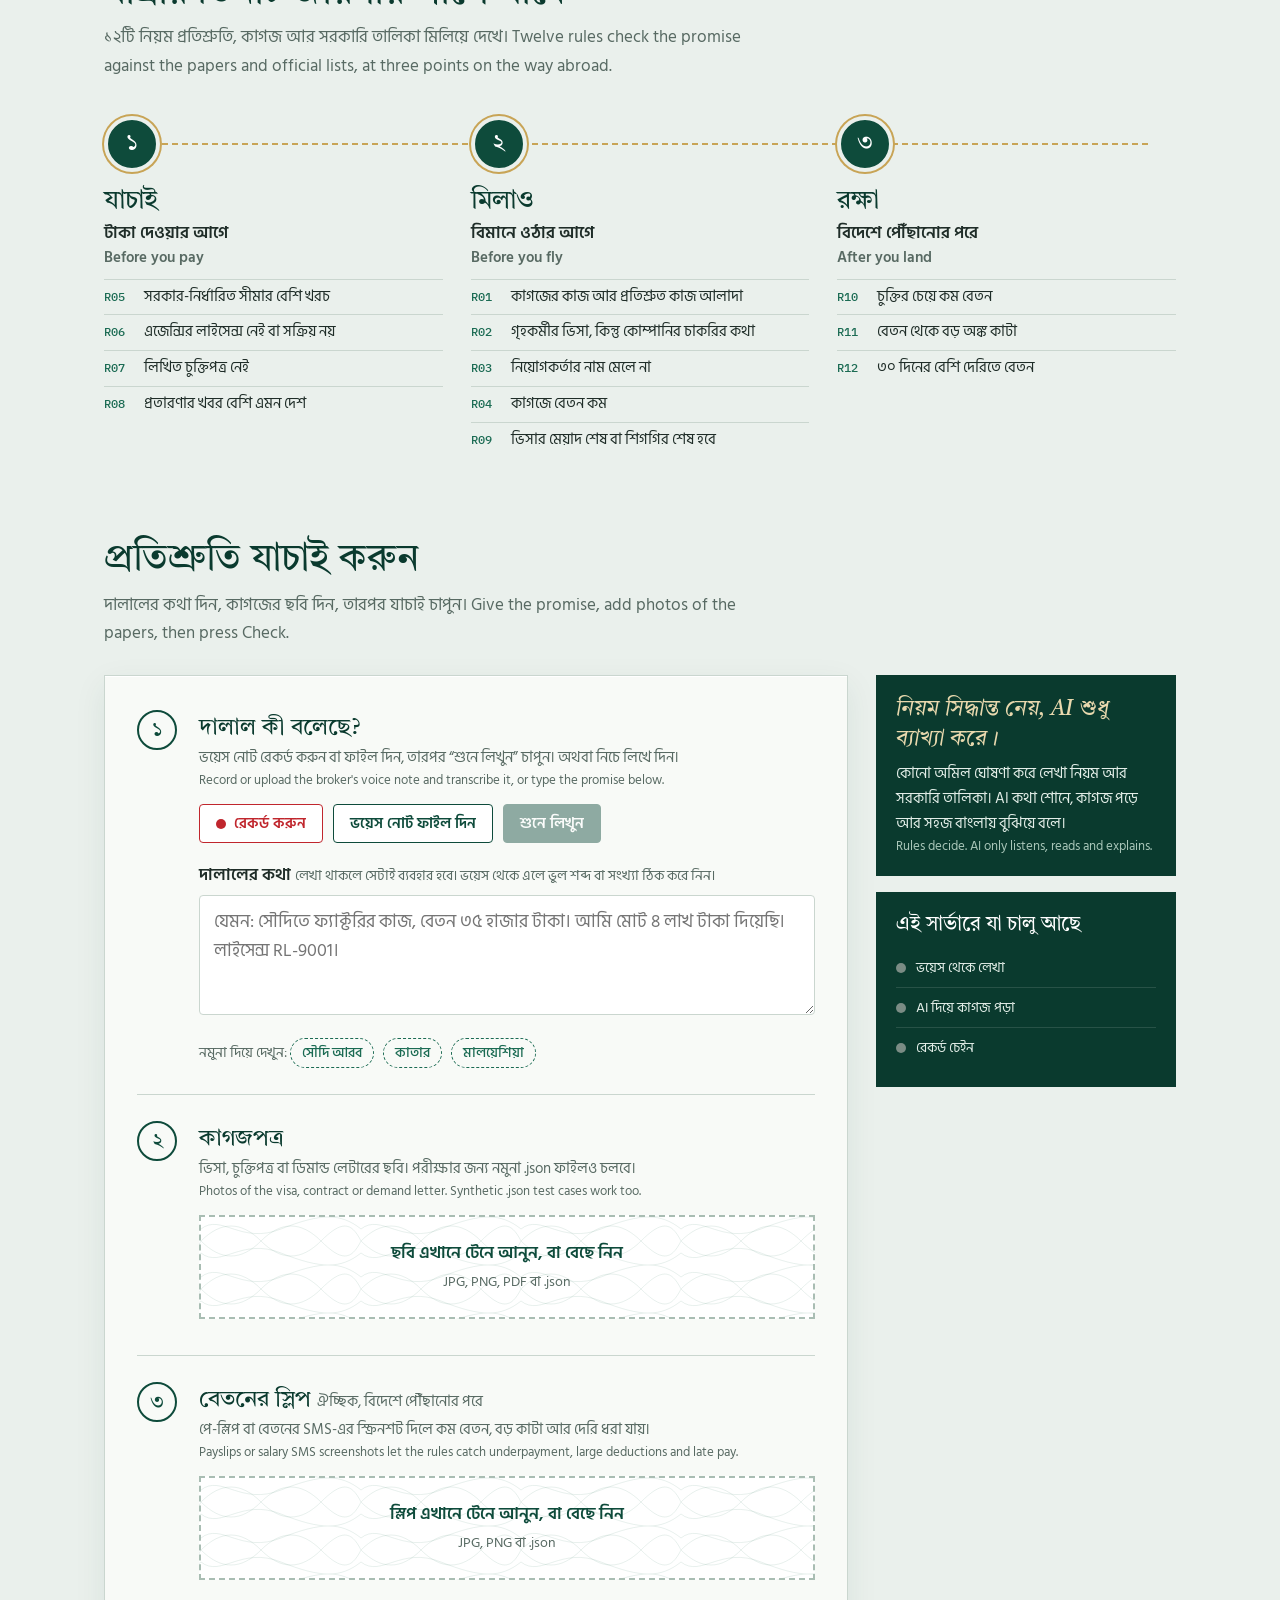
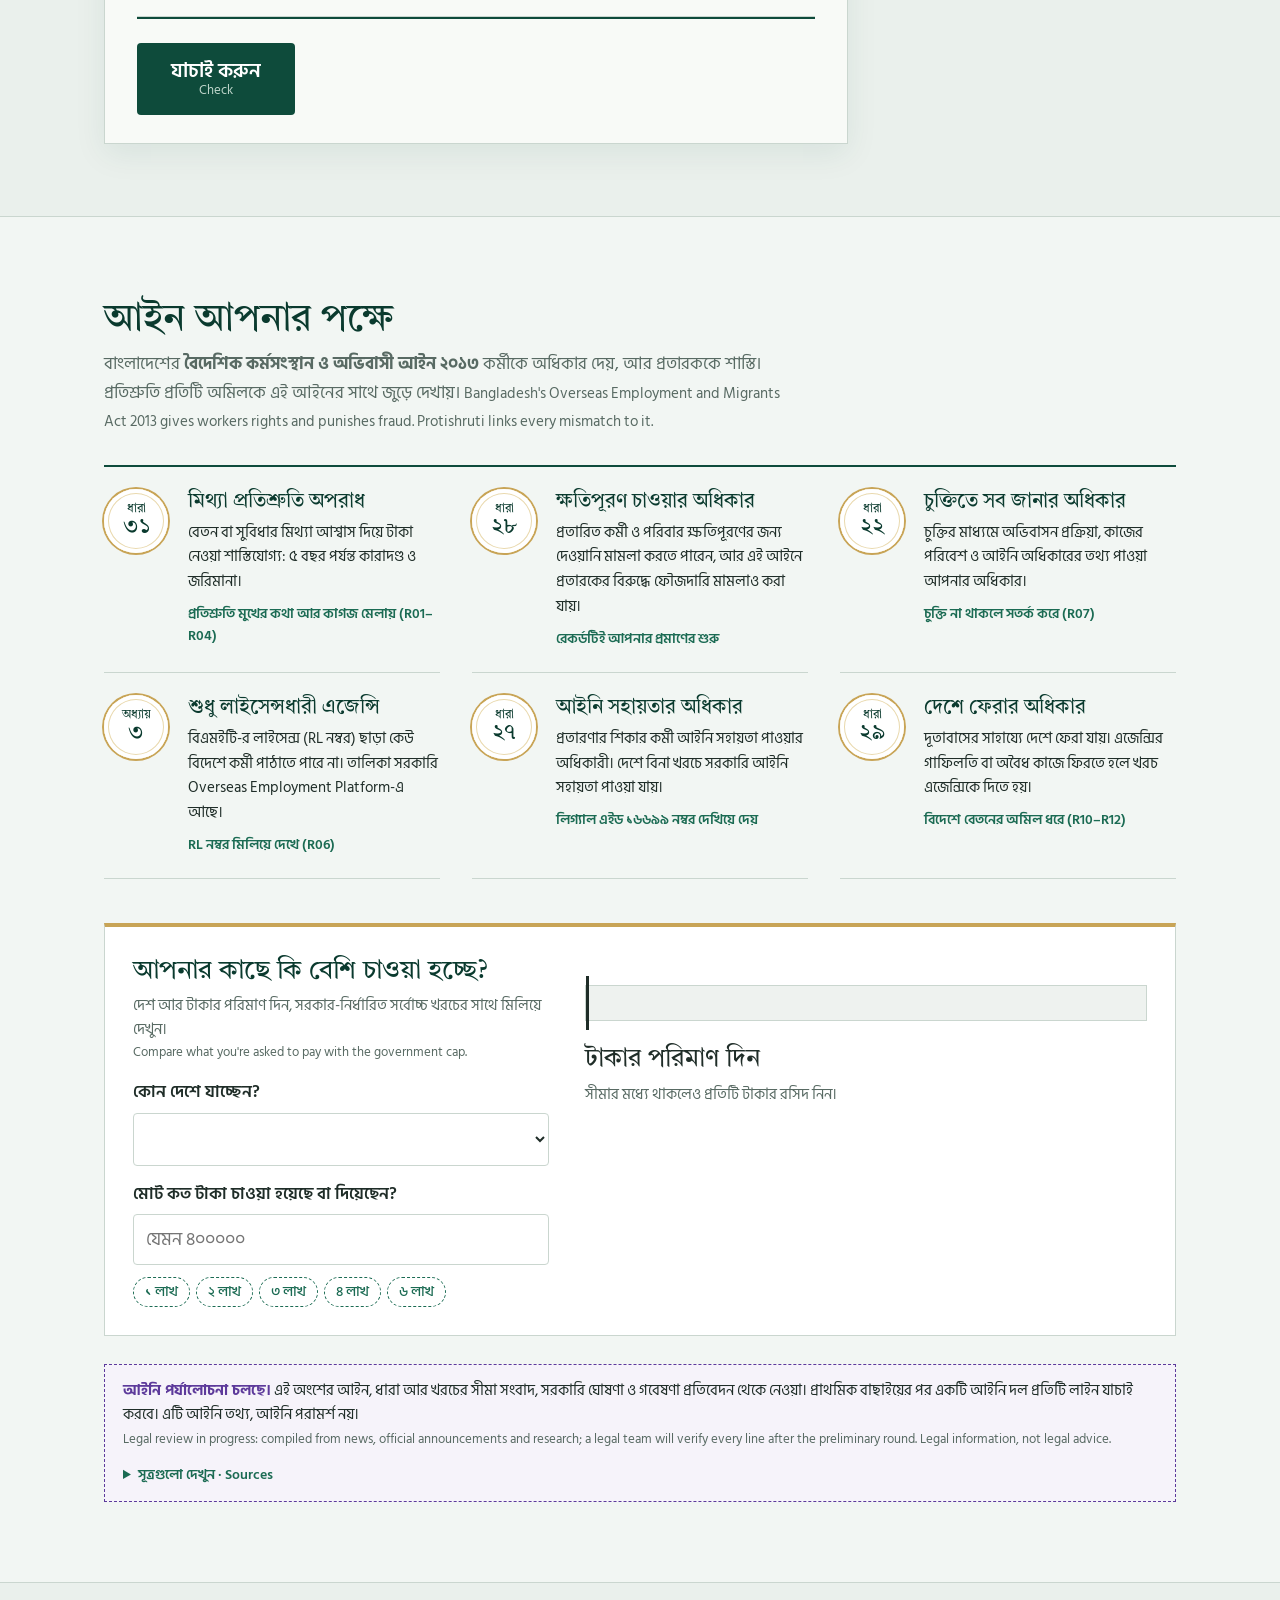
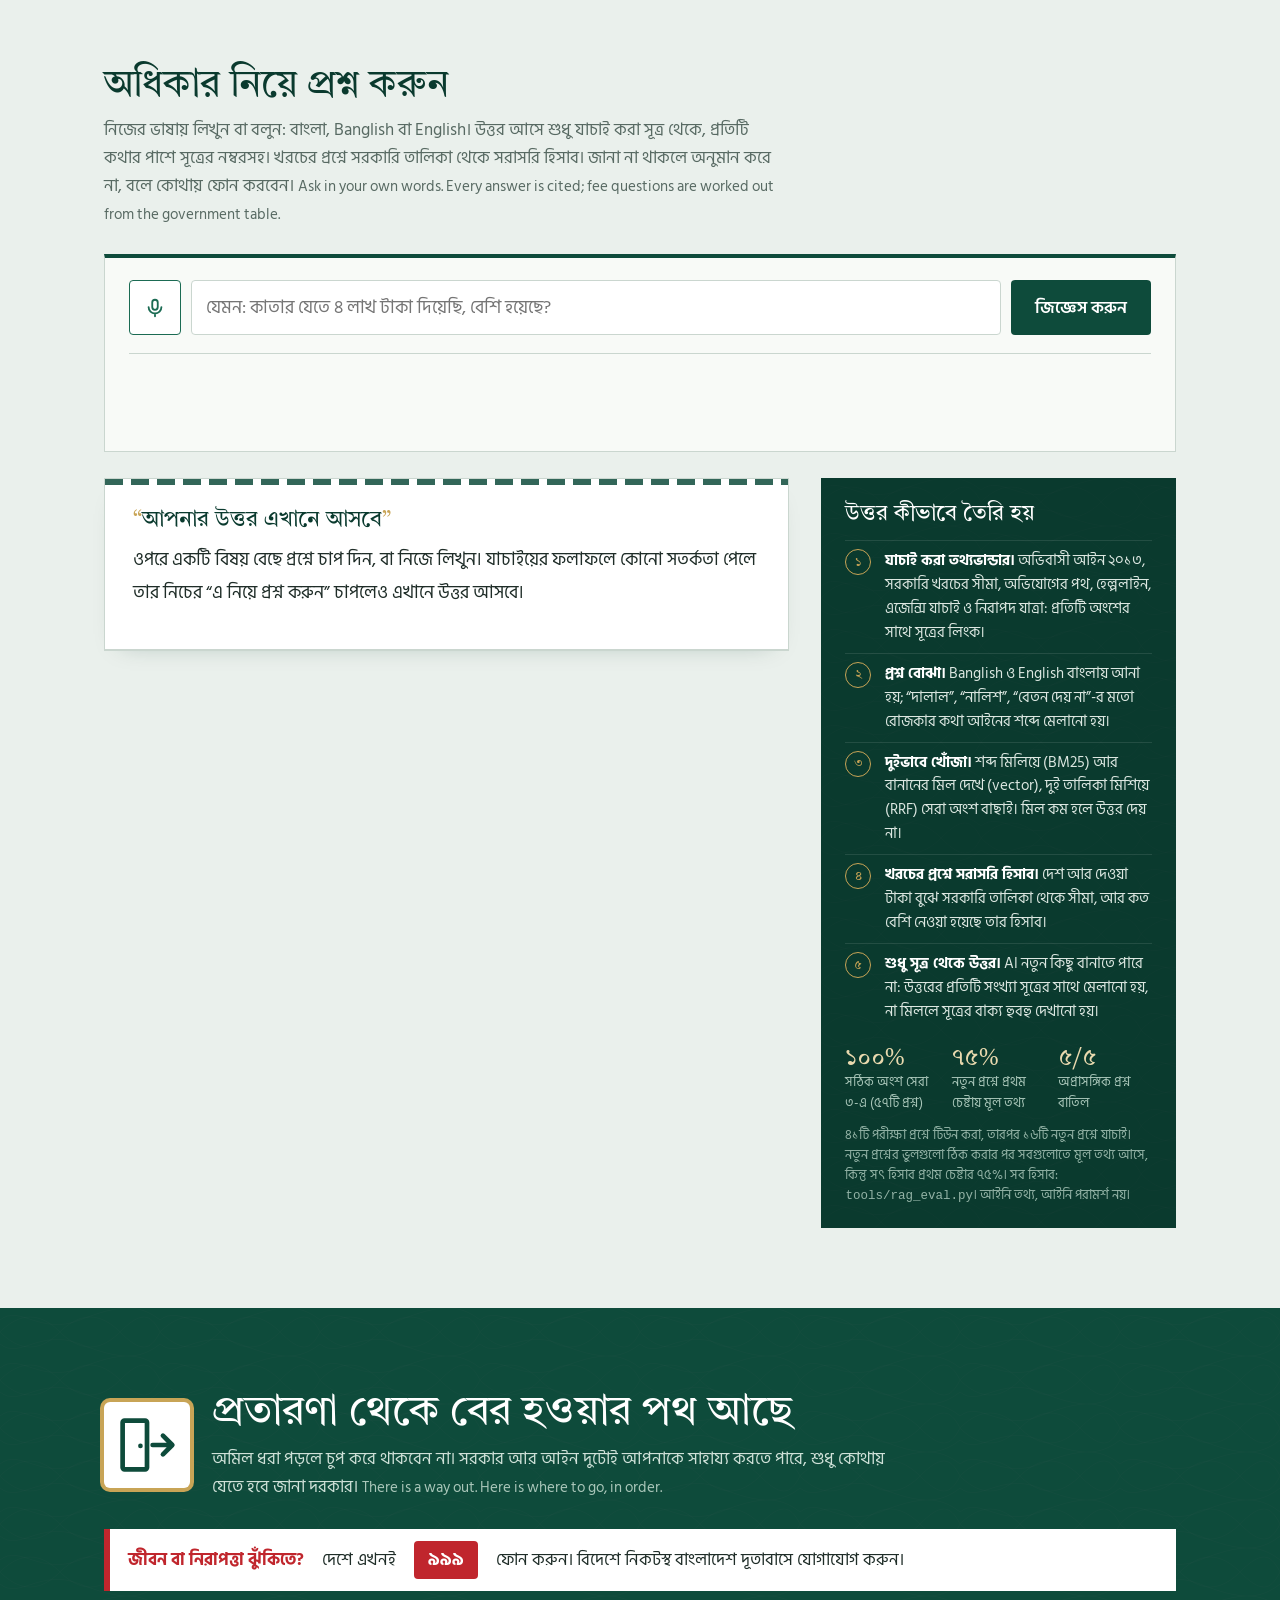
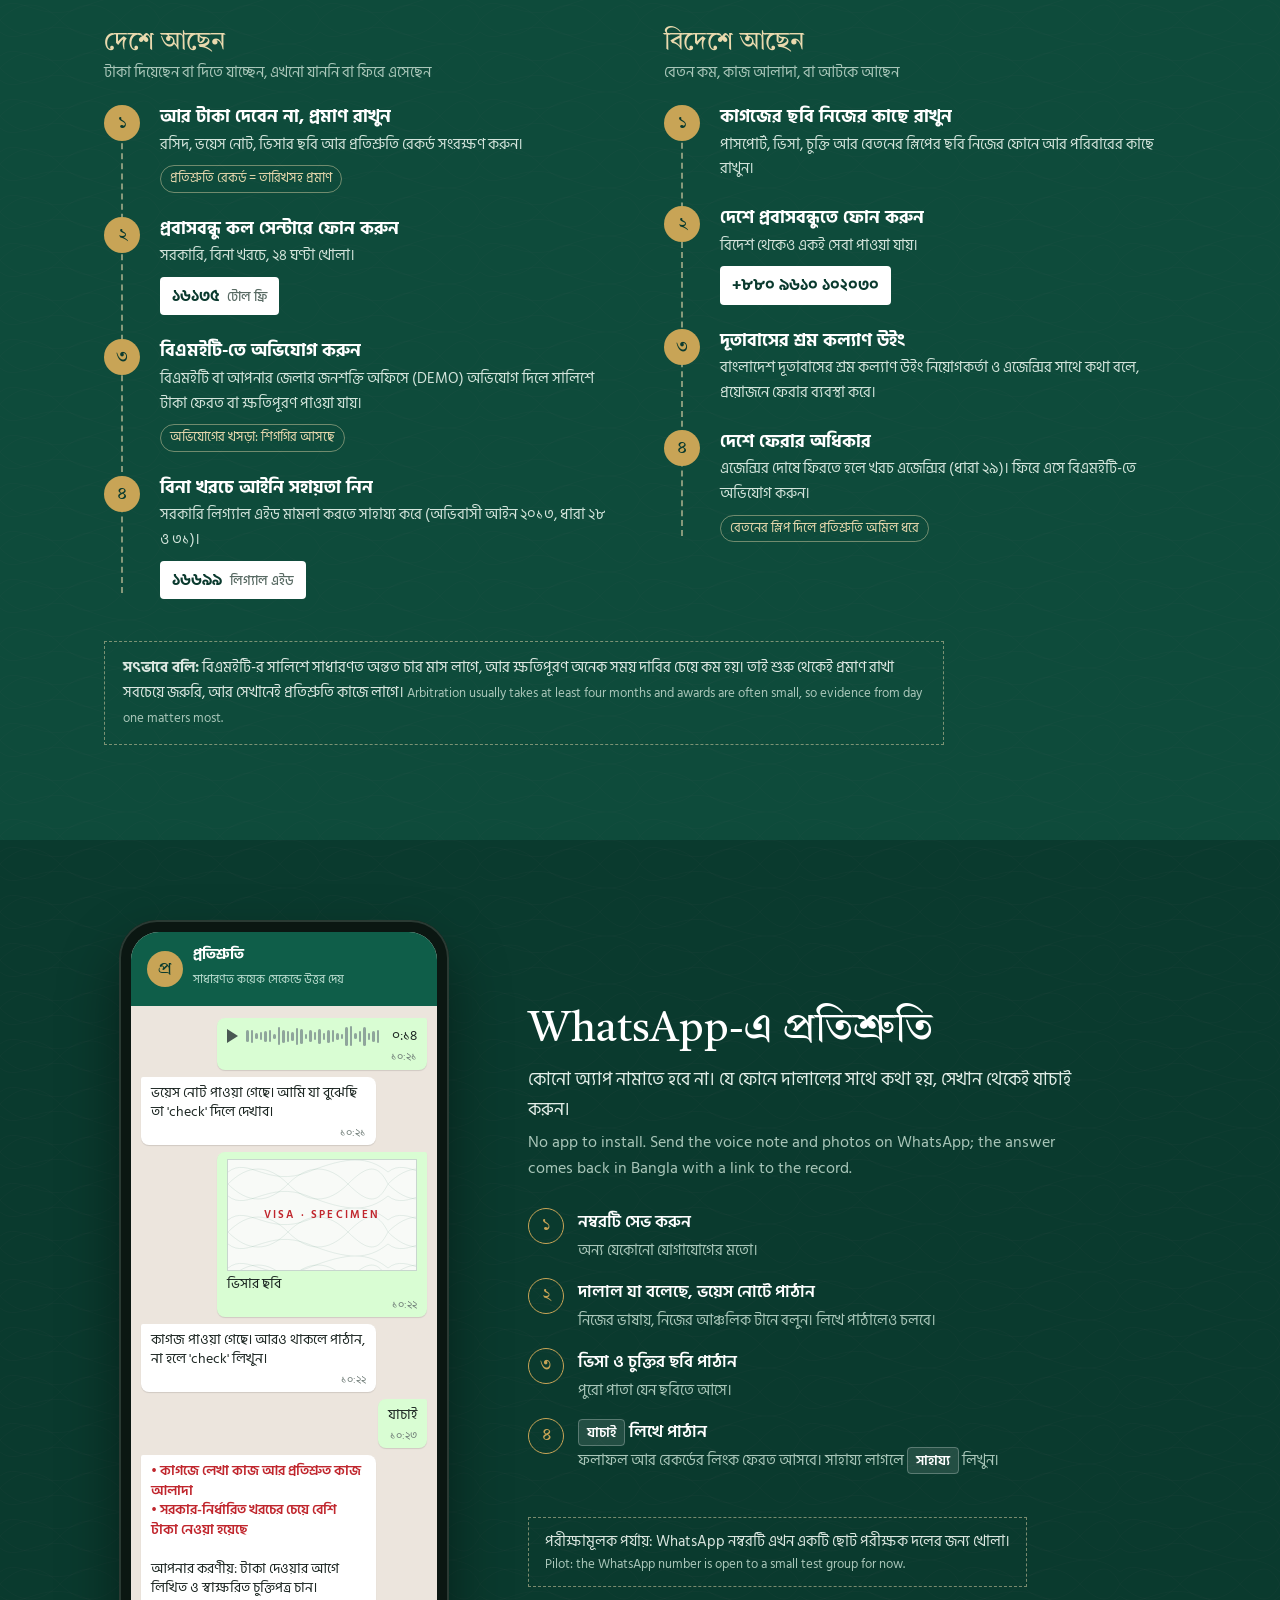
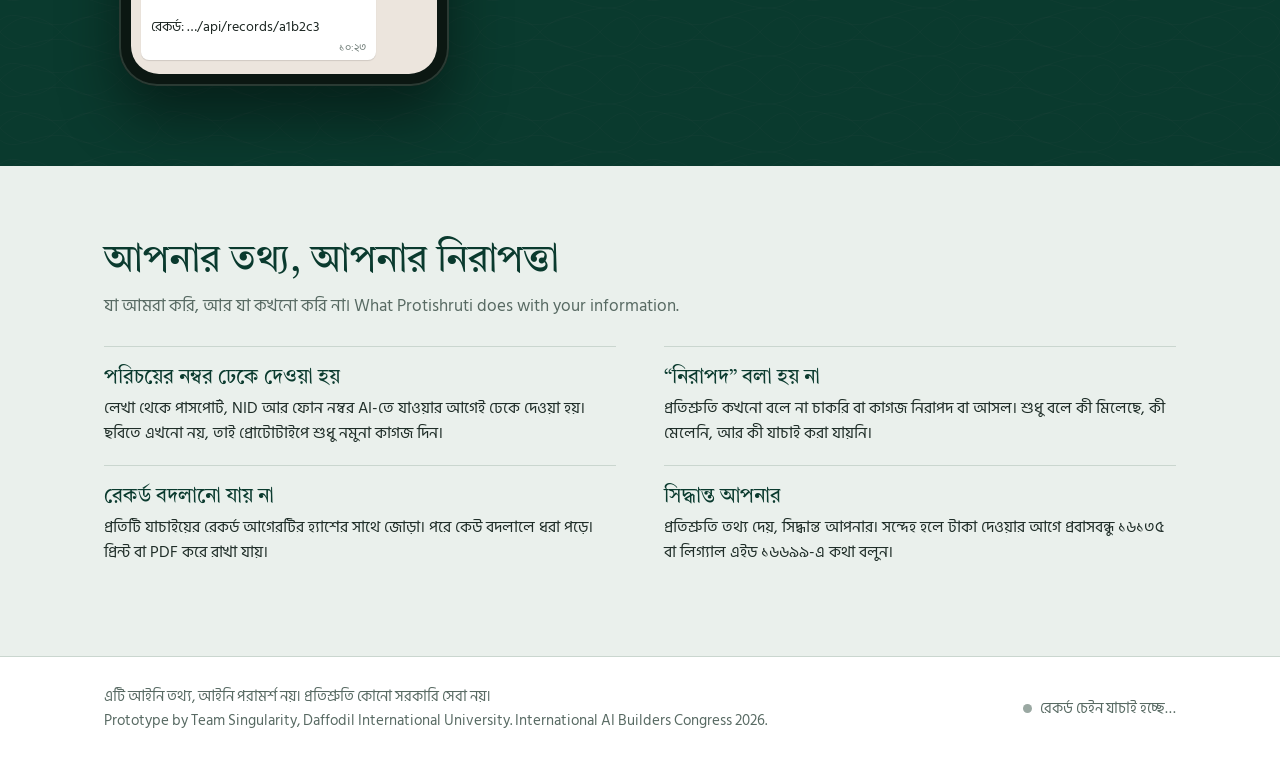
==== commit aa653534: "Sticky section navigation bar" ====
--- a/frontend/index.html
+++ b/frontend/index.html
@@ -167,7 +167,7 @@
 .working span { font-size: 14px; color: var(--muted); }
 
 /* Side panel */
-aside.side { position: sticky; top: 20px; display: grid; gap: 16px; }
+aside.side { position: sticky; top: calc(var(--navh) + 16px); display: grid; gap: 16px; }
 .side .box { background: var(--green-900); color: #E3EEE8; padding: 20px; }
 .side .box h3 { font: 400 20px/1.3 var(--display); margin: 0 0 10px; color: #fff; }
 .side .box p { margin: 0; font-size: 15px; }
@@ -179,7 +179,7 @@
 .status-list i.on { background: #5FD39E; box-shadow: 0 0 0 3px rgba(95,211,158,.18); }
 
 /* ---------- Results ---------- */
-#out { margin-top: 32px; scroll-margin-top: 16px; }
+#out { margin-top: 32px; scroll-margin-top: calc(var(--navh) + 12px); }
 .verdict { position: relative; padding: 28px 32px 26px; border-bottom: 1px solid var(--line); overflow: hidden; }
 .verdict h2 { font: 400 clamp(26px, 3.2vw, 36px)/1.25 var(--display); margin: 0; padding-right: 170px; }
 .verdict p { margin: 6px 0 0; color: var(--muted); padding-right: 170px; }
@@ -446,7 +446,7 @@
 .annex { margin-top: 20px; border-top: 2px solid var(--green-900); padding-top: 12px; }
 .annex h4, .related h4 { font: 400 18px/1.3 var(--display); color: var(--green-900); margin: 0 0 6px; }
 .annex ol { list-style: none; margin: 0; padding: 0; }
-.annex li { display: grid; grid-template-columns: 30px 1fr; gap: 10px; padding: 12px 0; border-top: 1px dashed var(--line); scroll-margin-top: 90px; }
+.annex li { display: grid; grid-template-columns: 30px 1fr; gap: 10px; padding: 12px 0; border-top: 1px dashed var(--line); scroll-margin-top: calc(var(--navh) + 30px); }
 .annex li:first-child { border-top: 0; }
 .annex li.flash { background: #FBF5E4; transition: background .2s; }
 .annex .num { width: 26px; height: 26px; border-radius: 50%; background: var(--green-900); color: var(--gold-soft); display: grid; place-items: center; font: 400 14px/1 var(--display); }
@@ -548,6 +548,33 @@
   .visa .stamp { top: auto; bottom: 44px; right: 12px; }
   .visa .stamp b { font-size: 30px; }
 }
+/* ---------- Section bar: always at the top, one link per part of the page ---------- */
+:root { --navh: 60px; }
+.secbar { position: sticky; top: 0; z-index: 60; background: var(--green-900); border-bottom: 1px solid rgba(200,164,86,.4); box-shadow: 0 6px 16px -14px rgba(0,0,0,.6); }
+.secbar .wrap { display: flex; align-items: center; gap: 18px; height: var(--navh); }
+.secbar .brand svg { width: 34px; height: 34px; }
+.secbar .brand b { font-size: 21px; }
+.secbar .brand small { font-size: 11.5px; }
+.secbar ul { display: flex; align-items: stretch; gap: 2px; list-style: none; margin: 0 0 0 auto; padding: 0; height: 100%; overflow-x: auto; scrollbar-width: none; }
+.secbar ul::-webkit-scrollbar { display: none; }
+.secbar li { display: flex; }
+.secbar a.sec { display: flex; align-items: center; padding: 3px 11px 0; color: #CFE0D8; text-decoration: none; font-weight: 500; font-size: 15px; white-space: nowrap; border-bottom: 3px solid transparent; }
+.secbar a.sec:hover { color: #fff; }
+.secbar a.sec[aria-current="true"] { color: #fff; border-bottom-color: var(--gold); }
+.secbar a.sec.is-primary { color: var(--gold-soft); font-weight: 600; }
+.secbar a:focus-visible { outline: 2px solid var(--gold); outline-offset: -4px; }
+main > section, #top, #fees, #slip { scroll-margin-top: calc(var(--navh) + 8px); }
+@media (max-width: 1180px) { .secbar a.sec { padding: 3px 8px 0; font-size: 14.5px; } .secbar .brand small { display: none; } }
+.secbar ul.more { -webkit-mask-image: linear-gradient(90deg, #000 85%, transparent); mask-image: linear-gradient(90deg, #000 85%, transparent); padding-right: 28px; }
+@media (max-width: 680px) {
+  :root { --navh: 50px; }
+  .secbar .wrap { gap: 10px; padding-right: 0; }
+  .secbar .brand span { display: none; }
+  .secbar .brand svg { width: 30px; height: 30px; }
+  .secbar ul { margin-left: 0; }
+  .secbar a.sec { font-size: 14.5px; padding: 3px 10px 0; }
+}
+
 @media (prefers-reduced-motion: reduce) {
   *, *::before, *::after { animation: none !important; transition: none !important; scroll-behavior: auto !important; }
 }
@@ -555,23 +582,28 @@
 </head>
 <body>
 
-<header class="hero">
+<nav class="secbar" aria-label="পাতার অংশগুলো">
   <div class="wrap">
-    <div class="topbar">
-      <a class="brand" href="#top" aria-label="প্রতিশ্রুতি, হোম">
+    <a class="brand" href="#top" aria-label="প্রতিশ্রুতি, হোম">
         <svg viewBox="0 0 64 64" aria-hidden="true"><circle cx="32" cy="32" r="30" fill="#0A3A2E"/><circle cx="32" cy="32" r="24.5" fill="none" stroke="#C8A456" stroke-width="2.5" stroke-dasharray="4 3"/><path d="M20 33l8 8 16-18" fill="none" stroke="#fff" stroke-width="5.5" stroke-linecap="round" stroke-linejoin="round"/></svg>
         <span><b>প্রতিশ্রুতি</b><small>Protishruti</small></span>
       </a>
-      <nav aria-label="Sections">
-        <a href="#check">যাচাই করুন</a>
-        <a href="#why">কেন প্রতিশ্রুতি</a>
-        <a href="#rights">আপনার অধিকার</a>
-        <a href="#ask">প্রশ্ন করুন</a>
-        <a href="#wayout">বের হওয়ার পথ</a>
-        <a href="#whatsapp">WhatsApp</a>
-      </nav>
-    </div>
-
+    <ul>
+      <li><a class="sec" href="#why">কেন প্রতিশ্রুতি</a></li>
+      <li><a class="sec" href="#journey">কখন কাজে লাগে</a></li>
+      <li><a class="sec is-primary" href="#check">যাচাই করুন</a></li>
+      <li><a class="sec" href="#rights">আপনার অধিকার</a></li>
+      <li><a class="sec" href="#fees">খরচের হিসাব</a></li>
+      <li><a class="sec" href="#ask">প্রশ্ন করুন</a></li>
+      <li><a class="sec" href="#wayout">বের হওয়ার পথ</a></li>
+      <li><a class="sec" href="#whatsapp">WhatsApp</a></li>
+      <li><a class="sec" href="#safety">নিরাপত্তা</a></li>
+    </ul>
+  </div>
+</nav>
+
+<header class="hero">
+  <div class="wrap">
     <div class="hero-grid" id="top">
       <div>
         <h1>মুখের কথা<br>কাগজে মিলিয়ে নিন</h1>
@@ -1177,6 +1209,7 @@
     let data;
     try { data = JSON.parse(raw); } catch { throw new Error(`Server error ${res.status}: ${raw.slice(0, 200)} (see the terminal running uvicorn)`); }
     if (!res.ok) throw new Error(typeof data.detail === 'string' ? data.detail : JSON.stringify(data.detail));
+    $('working').classList.remove('show');  // hide it before render() scrolls, so the result doesn't jump up
     render(data);
   } catch (err) {
     say(err.name === 'AbortError' ? '৪ মিনিটেও উত্তর আসেনি। uvicorn চলা টার্মিনালে দেখুন কোন ধাপ আটকে আছে। No answer after 4 minutes.' : err.message, true);
@@ -1499,6 +1532,33 @@
   $('out').scrollIntoView({ block: 'start' });
   $('out').focus({ preventScroll: true });
 }
+
+/* ---------- Section bar: mark the part on screen ---------- */
+(() => {
+  const bar = document.querySelector('.secbar'), list = bar.querySelector('ul');
+  const links = [...bar.querySelectorAll('a.sec')];
+  const targets = links.map(a => document.querySelector(a.getAttribute('href')));
+  let current = null, ticking = false;
+  function mark() {
+    ticking = false;
+    const line = bar.offsetHeight + 24;
+    let i = -1;
+    targets.forEach((t, j) => { if (t && t.getBoundingClientRect().top <= line) i = j; });
+    if (innerHeight + scrollY >= document.documentElement.scrollHeight - 4) i = targets.length - 1;  // page end
+    const a = links[i] || null;
+    if (a === current) return;
+    if (current) current.removeAttribute('aria-current');
+    current = a;
+    if (!a) return;
+    a.setAttribute('aria-current', 'true');
+    const l = a.offsetLeft - list.offsetLeft, r = l + a.offsetWidth;
+    if (l < list.scrollLeft || r > list.scrollLeft + list.clientWidth) list.scrollTo({ left: l - 12, behavior: 'smooth' });
+  }
+  addEventListener('scroll', () => { if (!ticking) { ticking = true; requestAnimationFrame(mark); } }, { passive: true });
+  const fit = () => { list.classList.remove('more'); list.classList.toggle('more', list.scrollWidth > list.clientWidth + 2); mark(); };
+  addEventListener('resize', fit);
+  fit();
+})();
 </script>
 </body>
 </html>
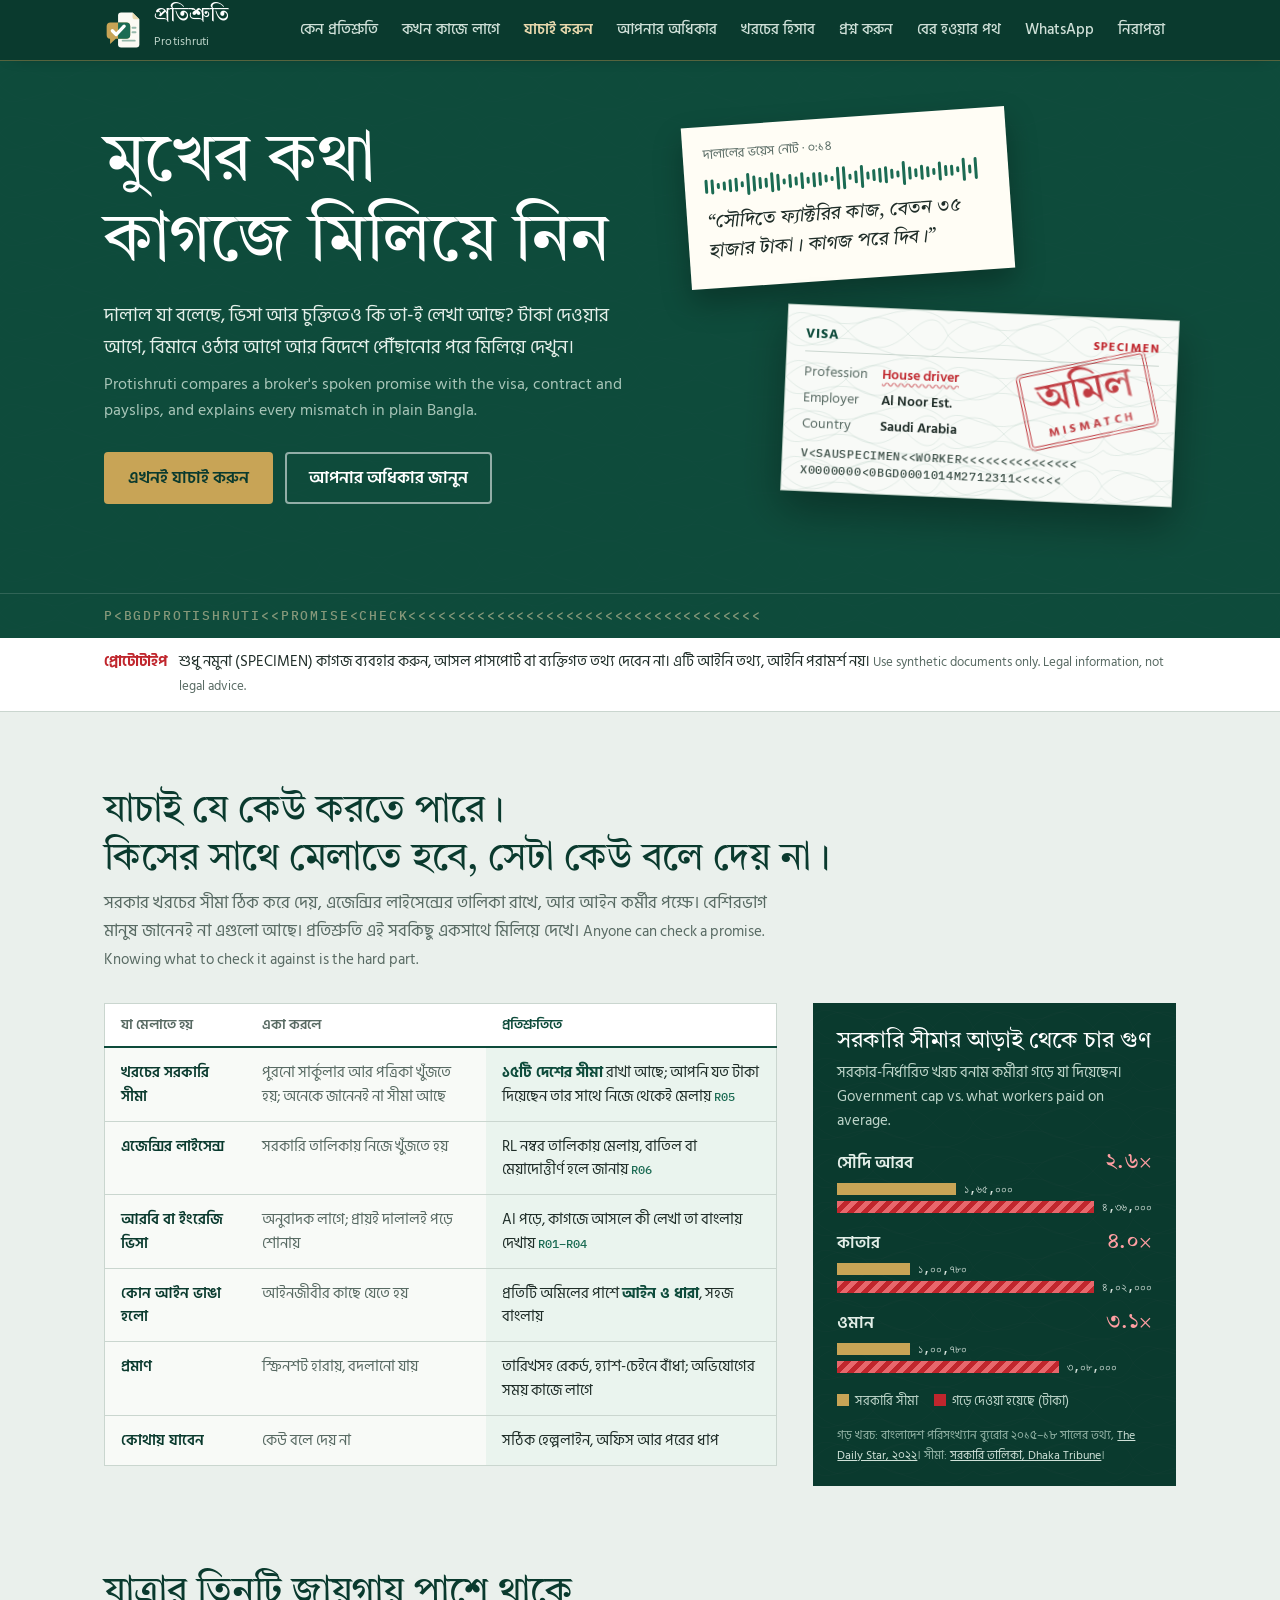
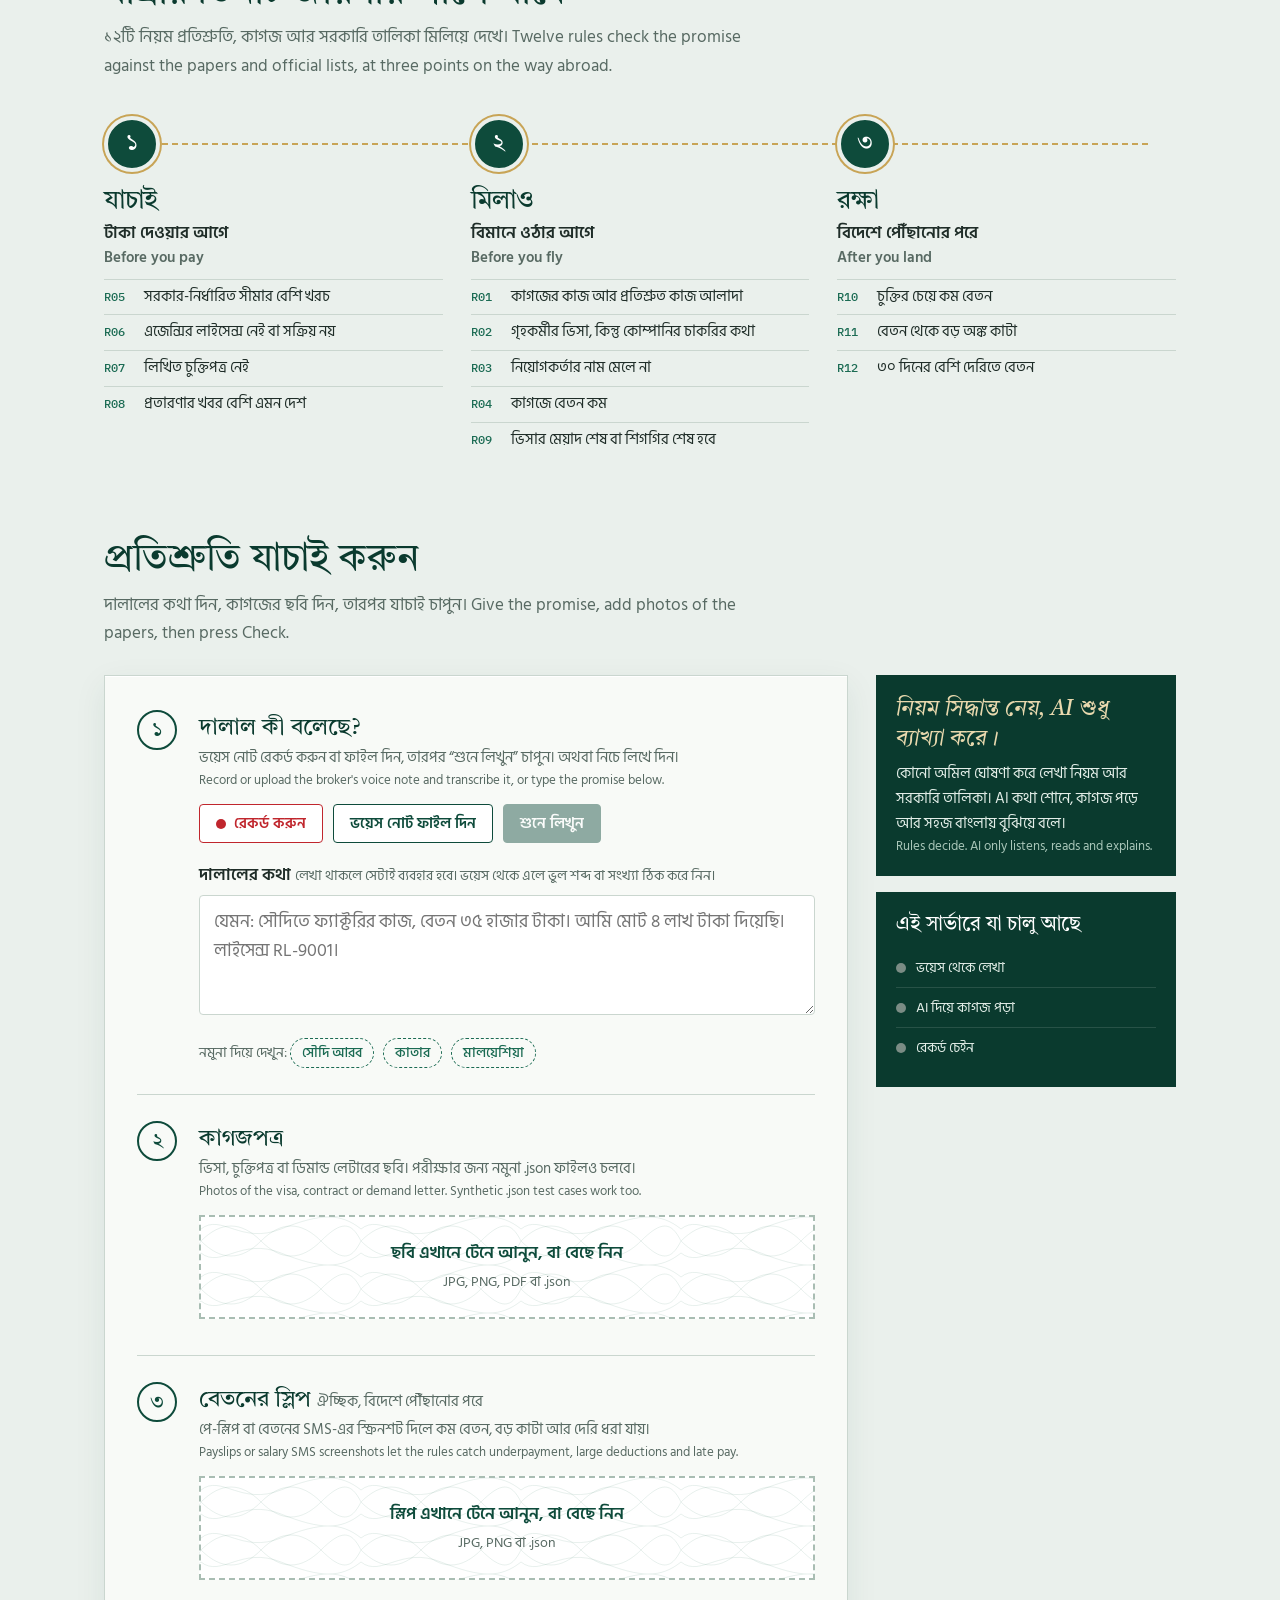
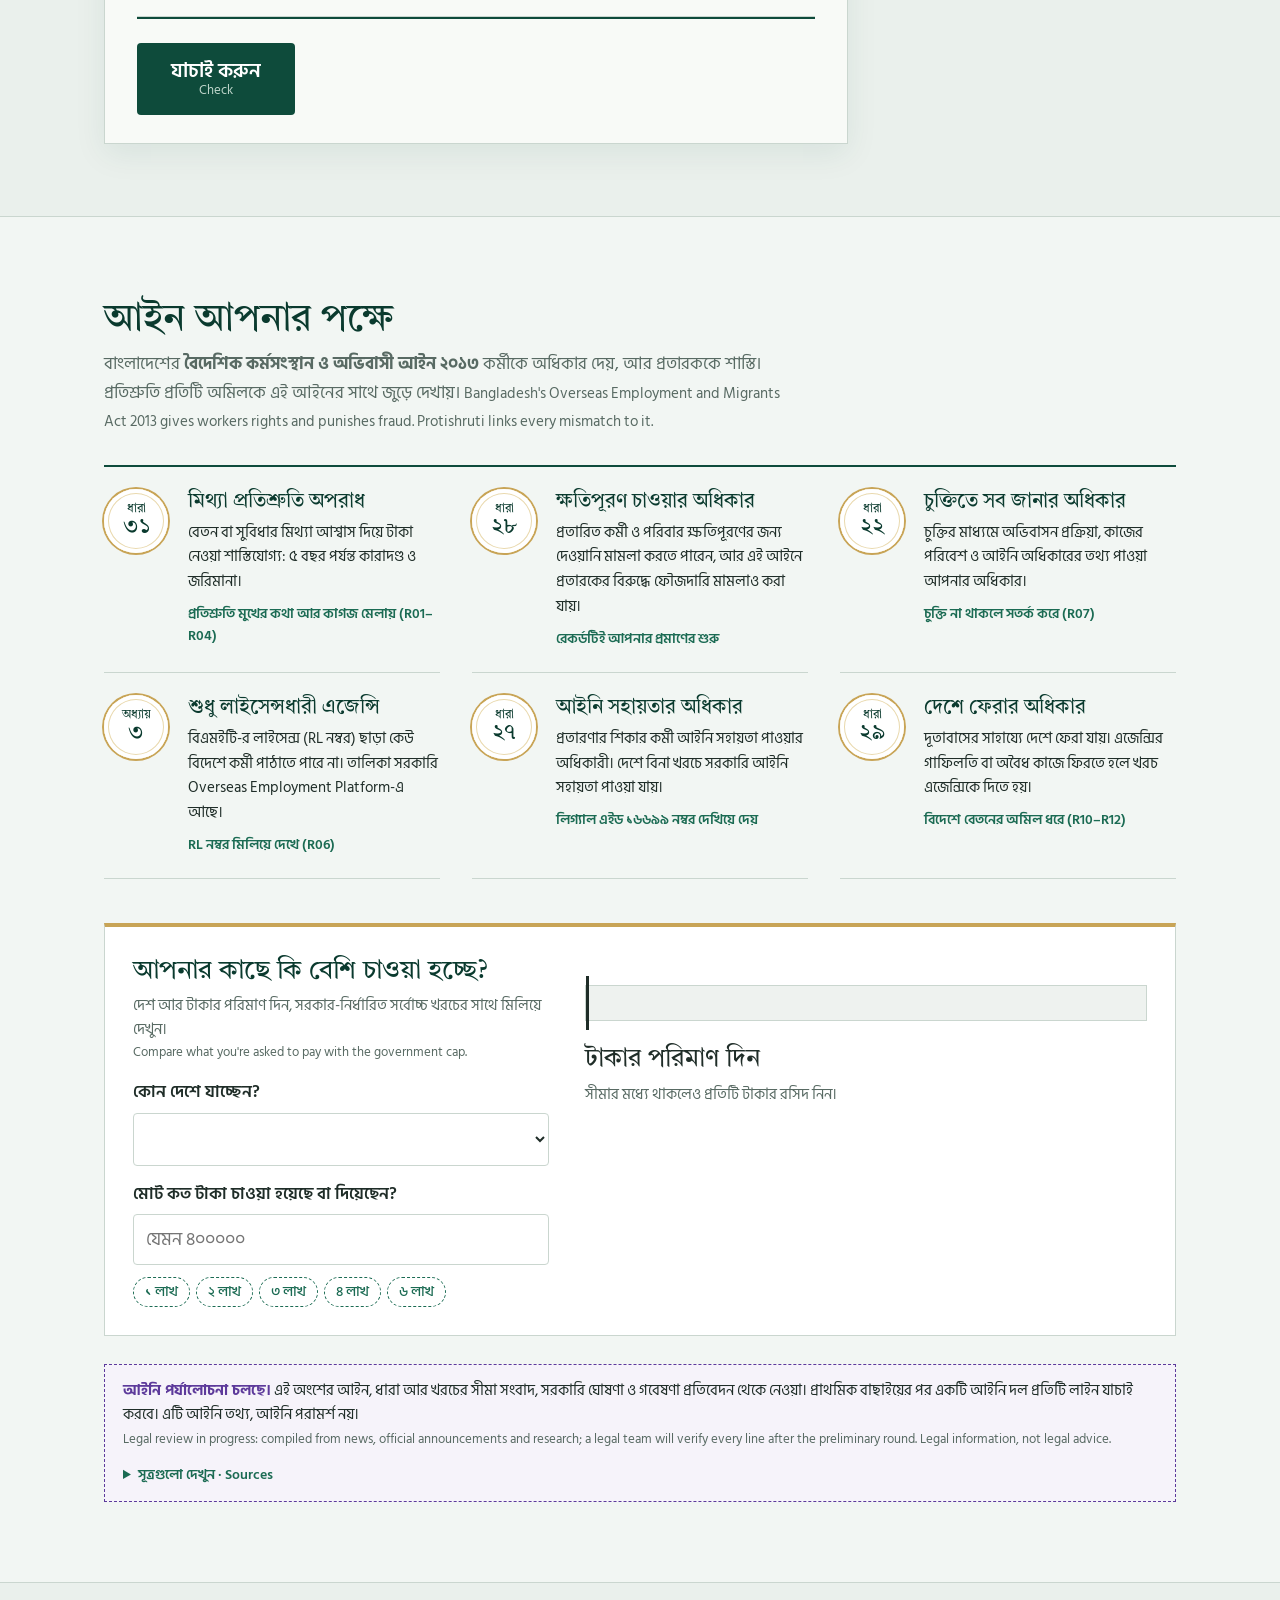
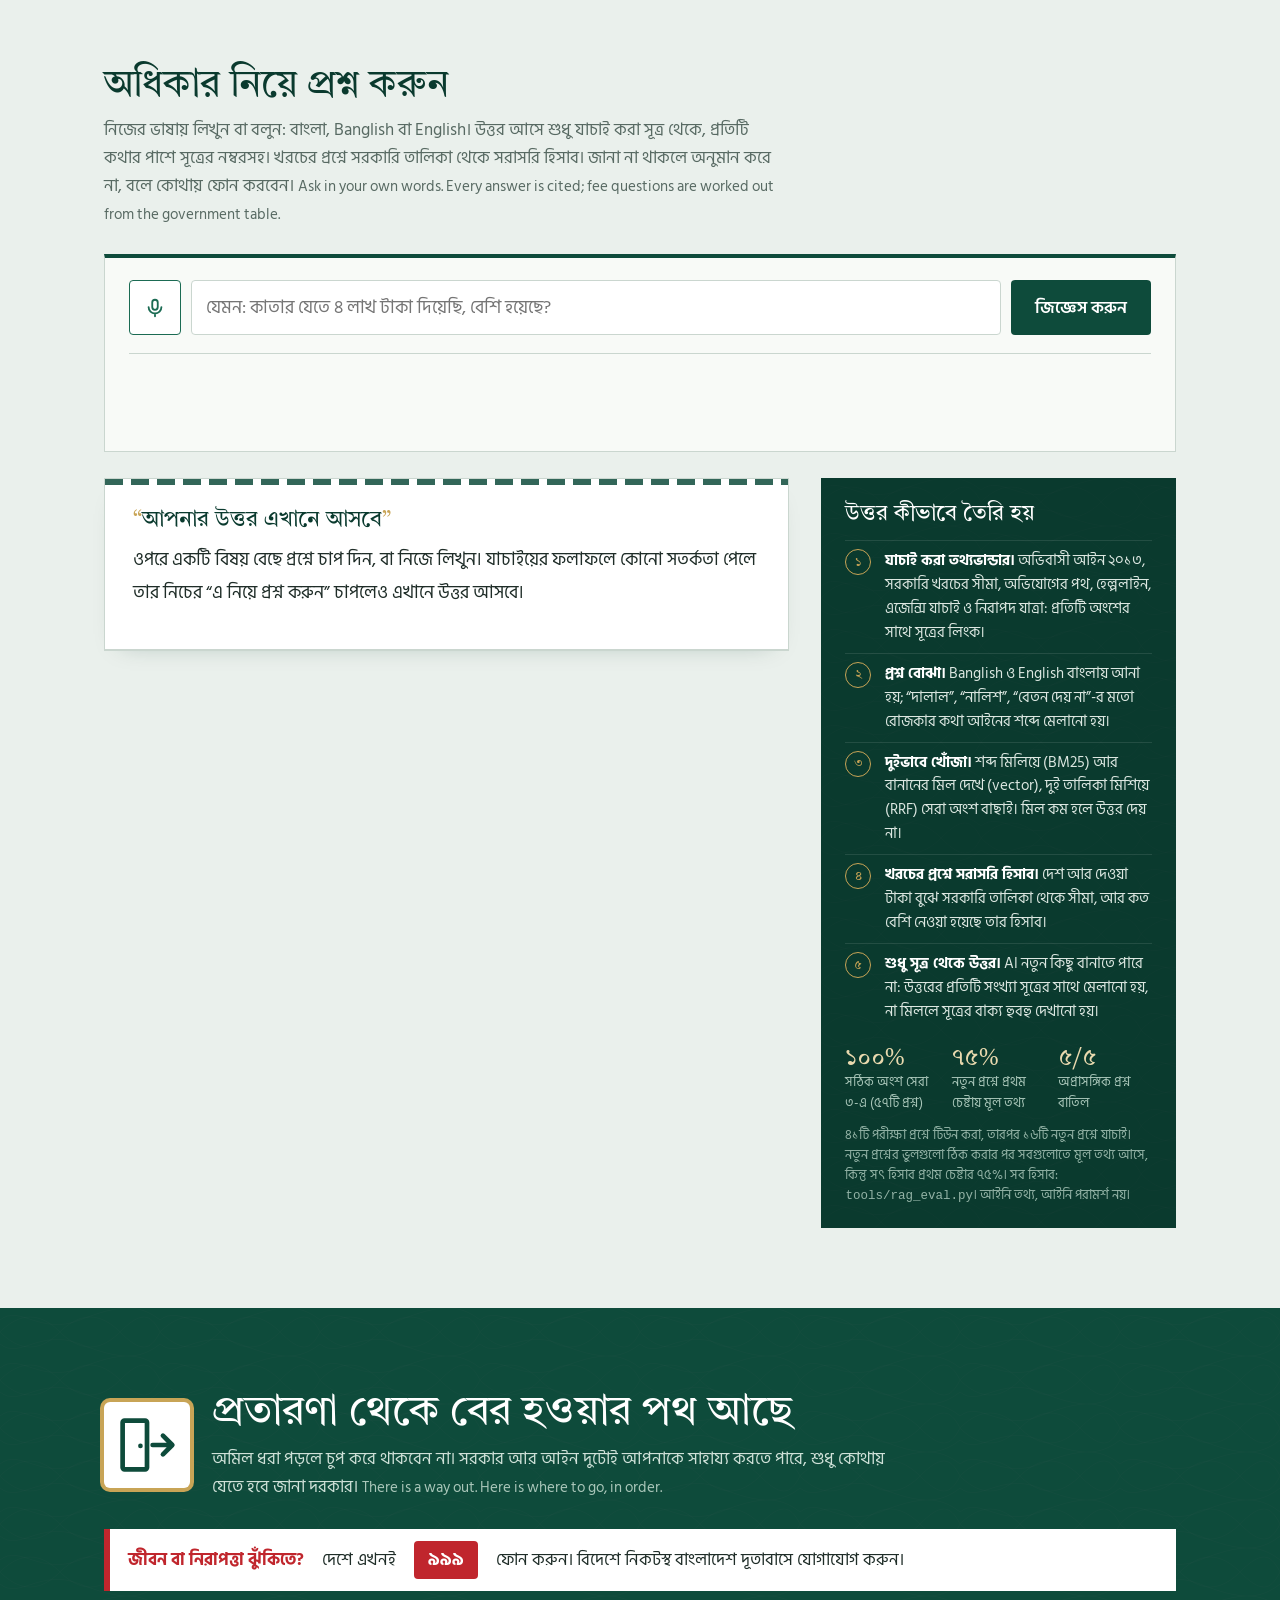
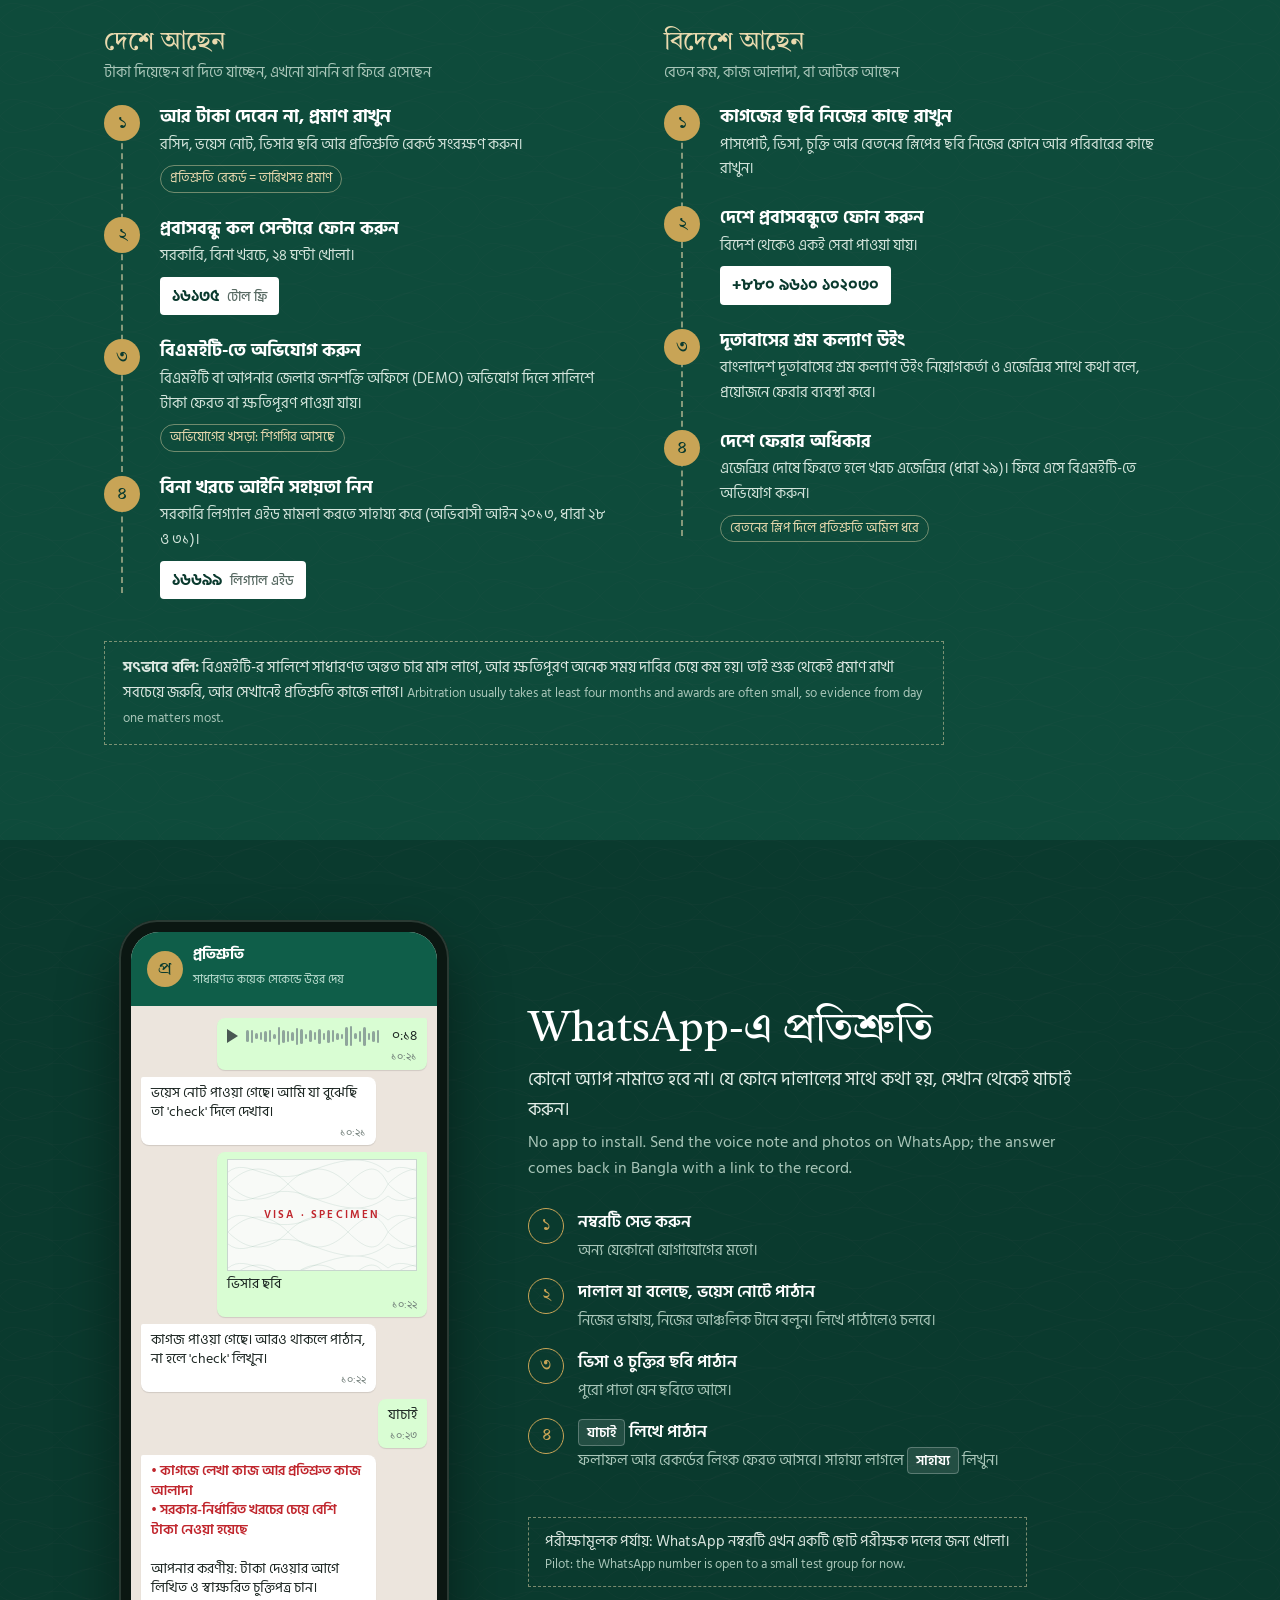
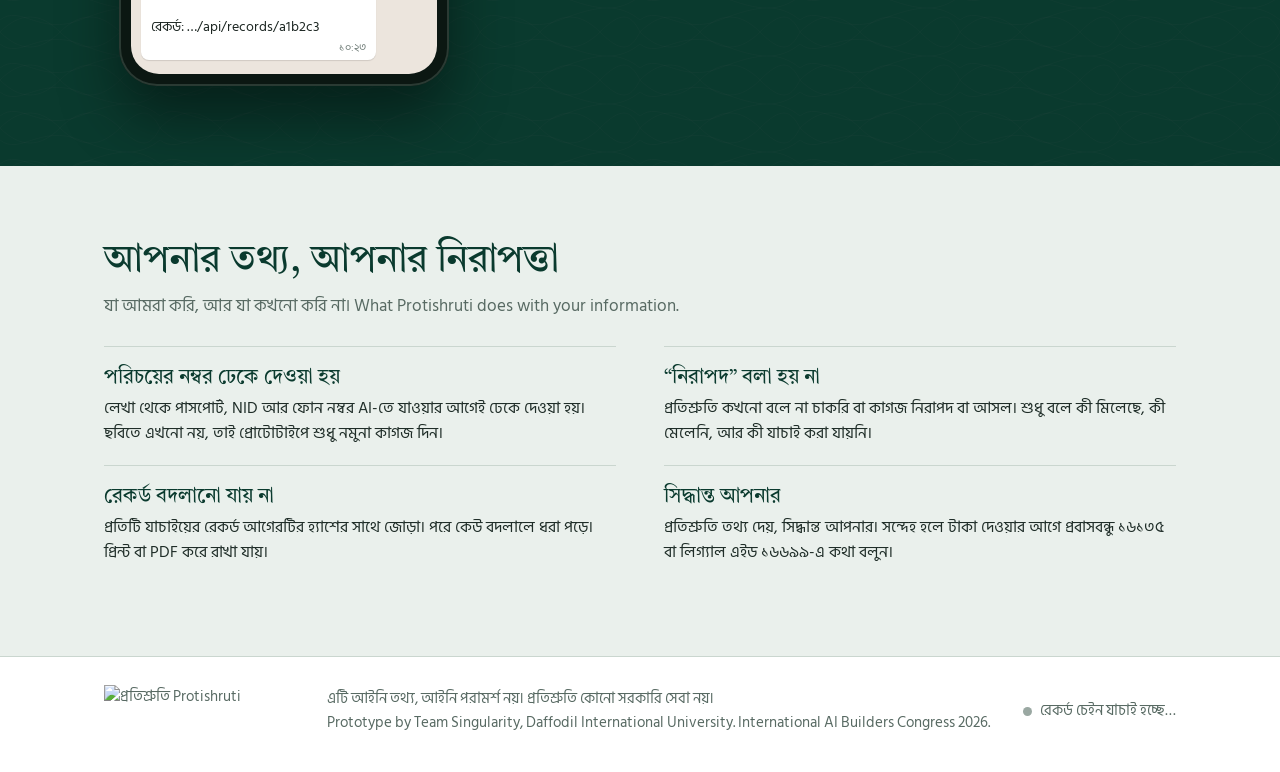
==== commit 45ede56f: "logo ,icon and social preview" ====
--- a/frontend/index.html
+++ b/frontend/index.html
@@ -5,8 +5,21 @@
 <meta name="viewport" content="width=device-width, initial-scale=1">
 <title>প্রতিশ্রুতি — দালালের কথা কাগজে মিলিয়ে নিন</title>
 <meta name="description" content="Protishruti checks a broker's spoken promise against the visa, contract and payslips, and explains every mismatch in plain Bangla.">
-<meta name="theme-color" content="#0E4B3B">
-<link rel="icon" href="data:image/svg+xml,%3Csvg xmlns='http://www.w3.org/2000/svg' viewBox='0 0 64 64'%3E%3Ccircle cx='32' cy='32' r='30' fill='%230E4B3B'/%3E%3Ccircle cx='32' cy='32' r='24' fill='none' stroke='%23C8A456' stroke-width='3' stroke-dasharray='4 3'/%3E%3Cpath d='M20 33l8 8 16-18' fill='none' stroke='%23fff' stroke-width='6' stroke-linecap='round' stroke-linejoin='round'/%3E%3C/svg%3E">
+<meta name="theme-color" content="#0A3A2E">
+<link rel="icon" href="/brand/favicon.svg" type="image/svg+xml">
+<link rel="icon" href="/brand/favicon-32.png" sizes="32x32" type="image/png">
+<link rel="apple-touch-icon" href="/brand/apple-touch-icon.png">
+<link rel="manifest" href="/brand/manifest.webmanifest">
+<meta property="og:type" content="website">
+<meta property="og:site_name" content="প্রতিশ্রুতি Protishruti">
+<meta property="og:title" content="প্রতিশ্রুতি — মুখের কথা কাগজে মিলিয়ে নিন">
+<meta property="og:description" content="Check a broker's spoken promise against the visa, contract and payslips. Every mismatch explained in plain Bangla.">
+<meta property="og:url" content="https://protishruti.onrender.com/">
+<meta property="og:image" content="https://protishruti.onrender.com/brand/og.png">
+<meta property="og:image:width" content="1200">
+<meta property="og:image:height" content="630">
+<meta property="og:image:alt" content="প্রতিশ্রুতি logo: a speech bubble overlapping a document, with a check mark across the overlap">
+<meta name="twitter:card" content="summary_large_image">
 <link rel="preconnect" href="https://fonts.googleapis.com">
 <link rel="preconnect" href="https://fonts.gstatic.com" crossorigin>
 <link href="https://fonts.googleapis.com/css2?family=Hind+Siliguri:wght@400;500;600;700&family=IBM+Plex+Mono:wght@500&family=Tiro+Bangla:ital@0;1&display=swap" rel="stylesheet">
@@ -508,7 +521,8 @@
 .safety-grid b { display: block; font: 400 20px/1.35 var(--display); color: var(--green-900); margin-bottom: 4px; }
 .safety-grid p { margin: 0; font-size: 15.5px; }
 footer { background: #fff; border-top: 1px solid var(--line); padding: 28px 0 36px; font-size: 14.5px; color: var(--muted); }
-footer .wrap { display: flex; flex-wrap: wrap; justify-content: space-between; gap: 18px; }
+footer .wrap { display: flex; flex-wrap: wrap; justify-content: space-between; align-items: center; gap: 18px 28px; }
+footer .flogo { height: 52px; width: auto; flex: none; }
 footer p { margin: 0; }
 footer .chain { display: inline-flex; gap: 8px; align-items: center; }
 footer .chain i { width: 9px; height: 9px; border-radius: 50%; background: #9AA8A2; }
@@ -552,7 +566,7 @@
 :root { --navh: 60px; }
 .secbar { position: sticky; top: 0; z-index: 60; background: var(--green-900); border-bottom: 1px solid rgba(200,164,86,.4); box-shadow: 0 6px 16px -14px rgba(0,0,0,.6); }
 .secbar .wrap { display: flex; align-items: center; gap: 18px; height: var(--navh); }
-.secbar .brand svg { width: 34px; height: 34px; }
+.secbar .brand svg { width: 38px; height: 38px; }
 .secbar .brand b { font-size: 21px; }
 .secbar .brand small { font-size: 11.5px; }
 .secbar ul { display: flex; align-items: stretch; gap: 2px; list-style: none; margin: 0 0 0 auto; padding: 0; height: 100%; overflow-x: auto; scrollbar-width: none; }
@@ -570,7 +584,7 @@
   :root { --navh: 50px; }
   .secbar .wrap { gap: 10px; padding-right: 0; }
   .secbar .brand span { display: none; }
-  .secbar .brand svg { width: 30px; height: 30px; }
+  .secbar .brand svg { width: 34px; height: 34px; }
   .secbar ul { margin-left: 0; }
   .secbar a.sec { font-size: 14.5px; padding: 3px 10px 0; }
 }
@@ -585,7 +599,7 @@
 <nav class="secbar" aria-label="পাতার অংশগুলো">
   <div class="wrap">
     <a class="brand" href="#top" aria-label="প্রতিশ্রুতি, হোম">
-        <svg viewBox="0 0 64 64" aria-hidden="true"><circle cx="32" cy="32" r="30" fill="#0A3A2E"/><circle cx="32" cy="32" r="24.5" fill="none" stroke="#C8A456" stroke-width="2.5" stroke-dasharray="4 3"/><path d="M20 33l8 8 16-18" fill="none" stroke="#fff" stroke-width="5.5" stroke-linecap="round" stroke-linejoin="round"/></svg>
+        <svg aria-hidden="true" focusable="false" viewBox="8 7 48 50"><defs><clipPath id="navmarkclip"><path d="M29.5 9h15l9 9v33a4 4 0 0 1-4 4H29.5a4 4 0 0 1-4-4V13a4 4 0 0 1 4-4z"/></clipPath></defs><path d="M29.5 9h15l9 9v33a4 4 0 0 1-4 4H29.5a4 4 0 0 1-4-4V13a4 4 0 0 1 4-4z" fill="#FBFAF4"/><path d="M44.5 9v5.5a3.5 3.5 0 0 0 3.5 3.5H53.5z" fill="#E9D9AE"/><path d="M44.5 29h4M44.5 35h4M31.5 46h16" stroke="#1B6B53" stroke-width="2.4" stroke-linecap="round" opacity=".45"/><path d="M15.5 22h21a5 5 0 0 1 5 5v11.5a5 5 0 0 1-5 5H22.5l-7.5 7v-7a5 5 0 0 1-4.5-5V27a5 5 0 0 1 5-5z" fill="#C8A456"/><path d="M15.5 22h21a5 5 0 0 1 5 5v11.5a5 5 0 0 1-5 5H22.5l-7.5 7v-7a5 5 0 0 1-4.5-5V27a5 5 0 0 1 5-5z" fill="#1B6B53" clip-path="url(#navmarkclip)"/><path d="M18.0 33l5 5 10.5-11" fill="none" stroke="#fff" stroke-width="4.4" stroke-linecap="round" stroke-linejoin="round"/></svg>
         <span><b>প্রতিশ্রুতি</b><small>Protishruti</small></span>
       </a>
     <ul>
@@ -1036,6 +1050,7 @@
 
 <footer>
   <div class="wrap">
+    <img class="flogo" src="/brand/logo-light.svg" width="264" height="72" alt="প্রতিশ্রুতি Protishruti">
     <p>এটি আইনি তথ্য, আইনি পরামর্শ নয়। প্রতিশ্রুতি কোনো সরকারি সেবা নয়।<br>Prototype by Team Singularity, Daffodil International University. International AI Builders Congress 2026.</p>
     <p class="chain"><i id="chainDot"></i><span id="chainText">রেকর্ড চেইন যাচাই হচ্ছে…</span></p>
   </div>
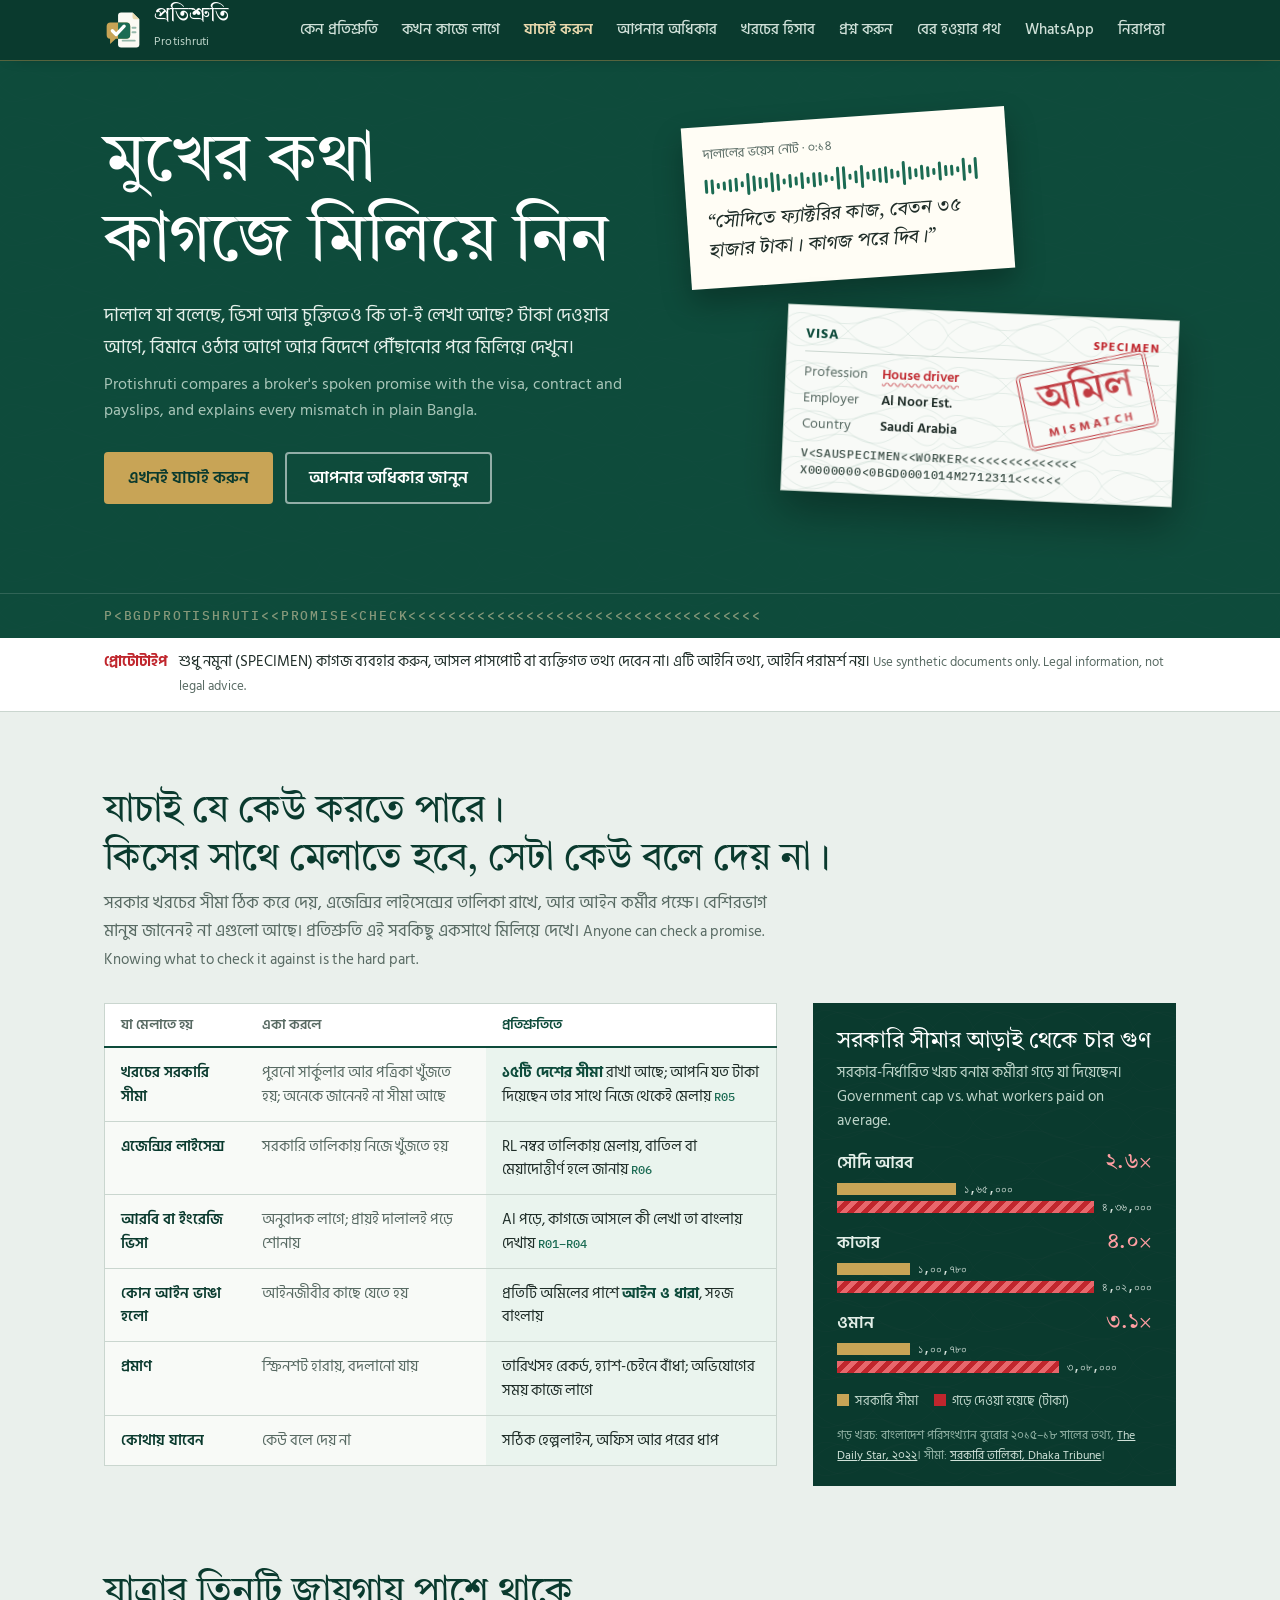
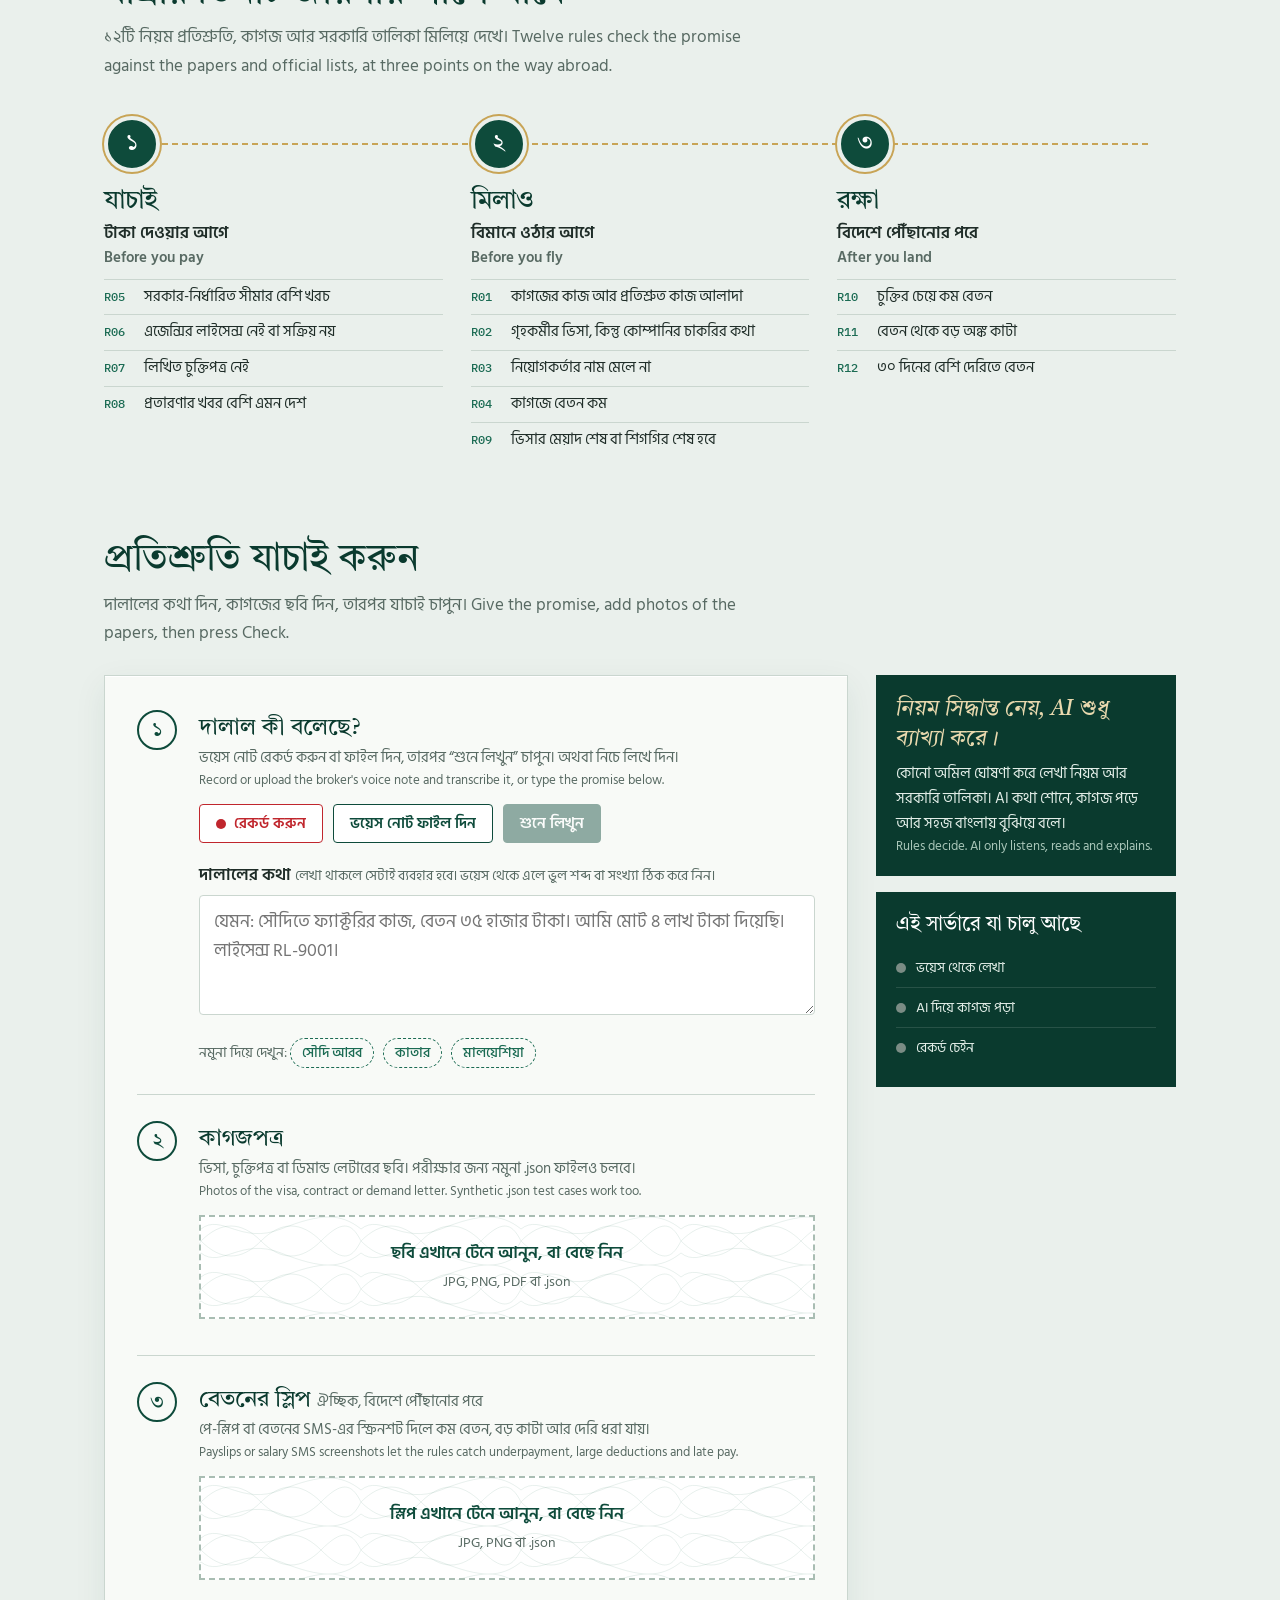
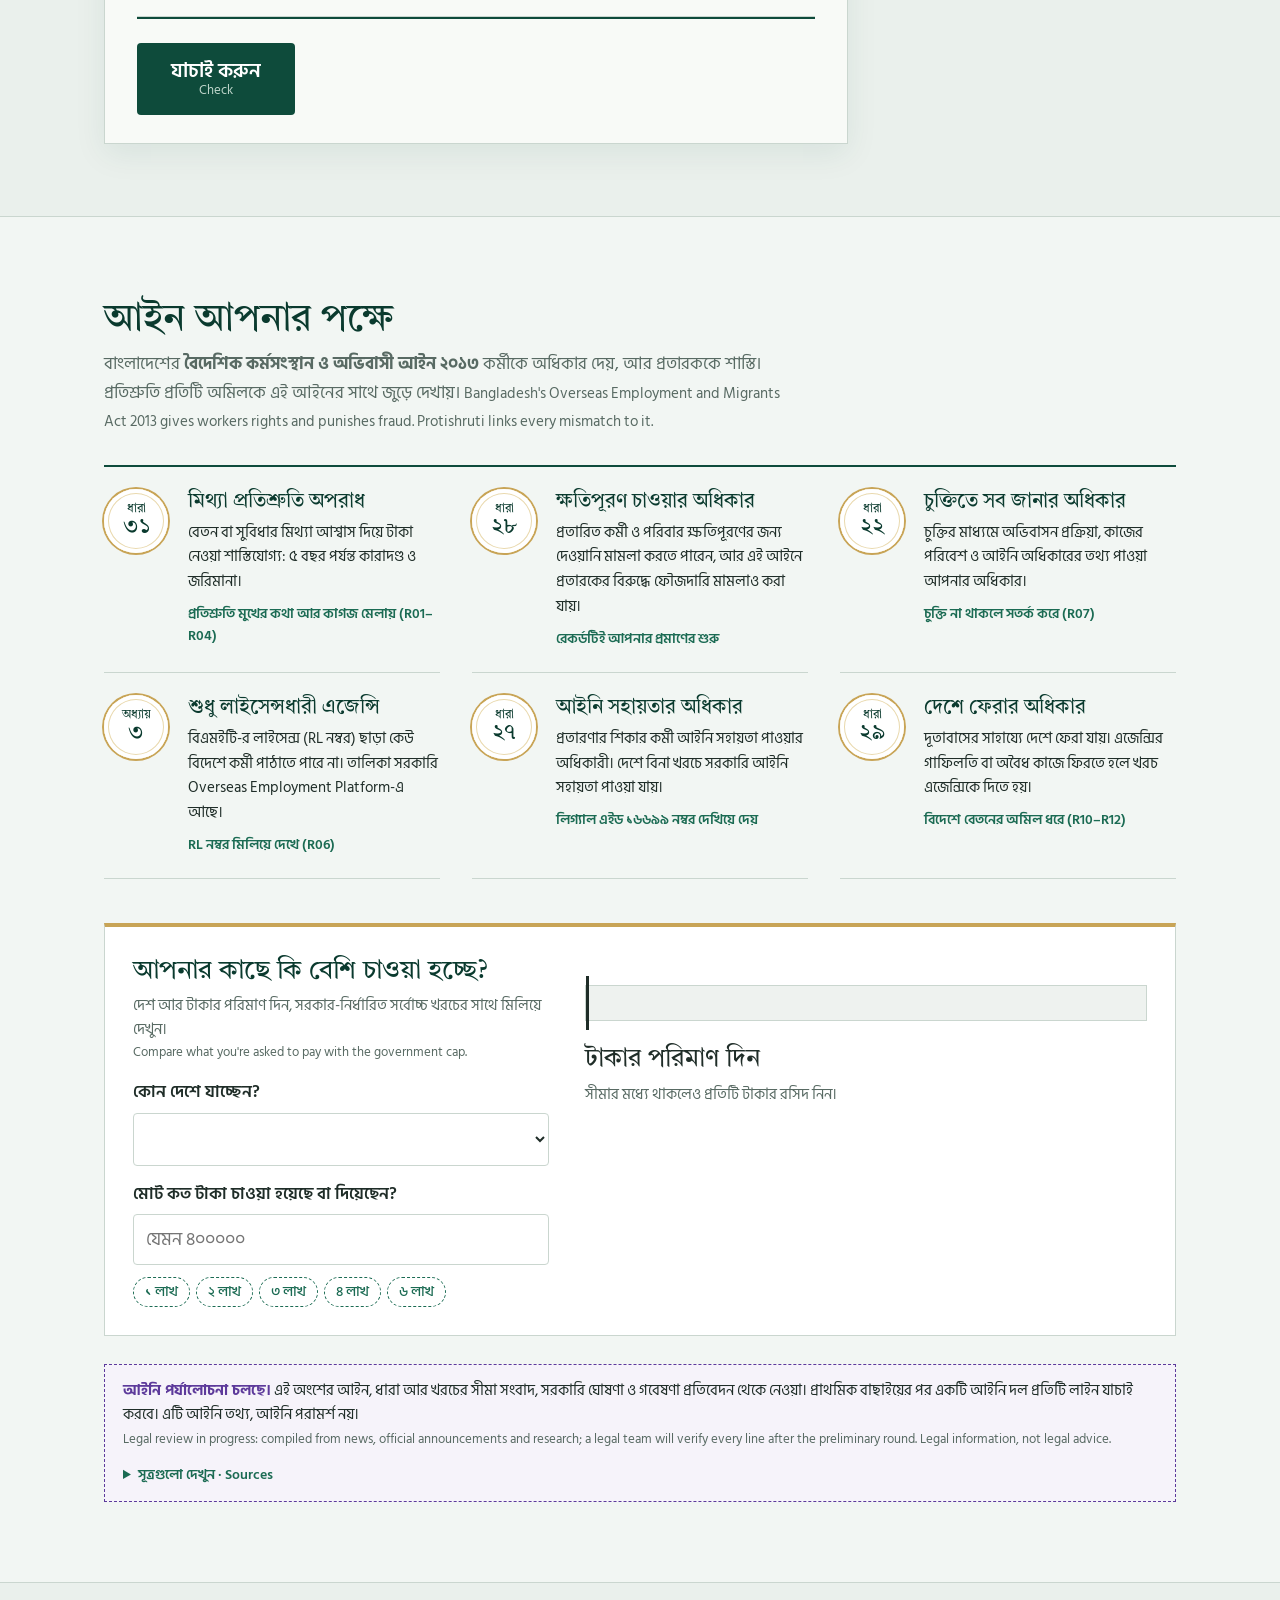
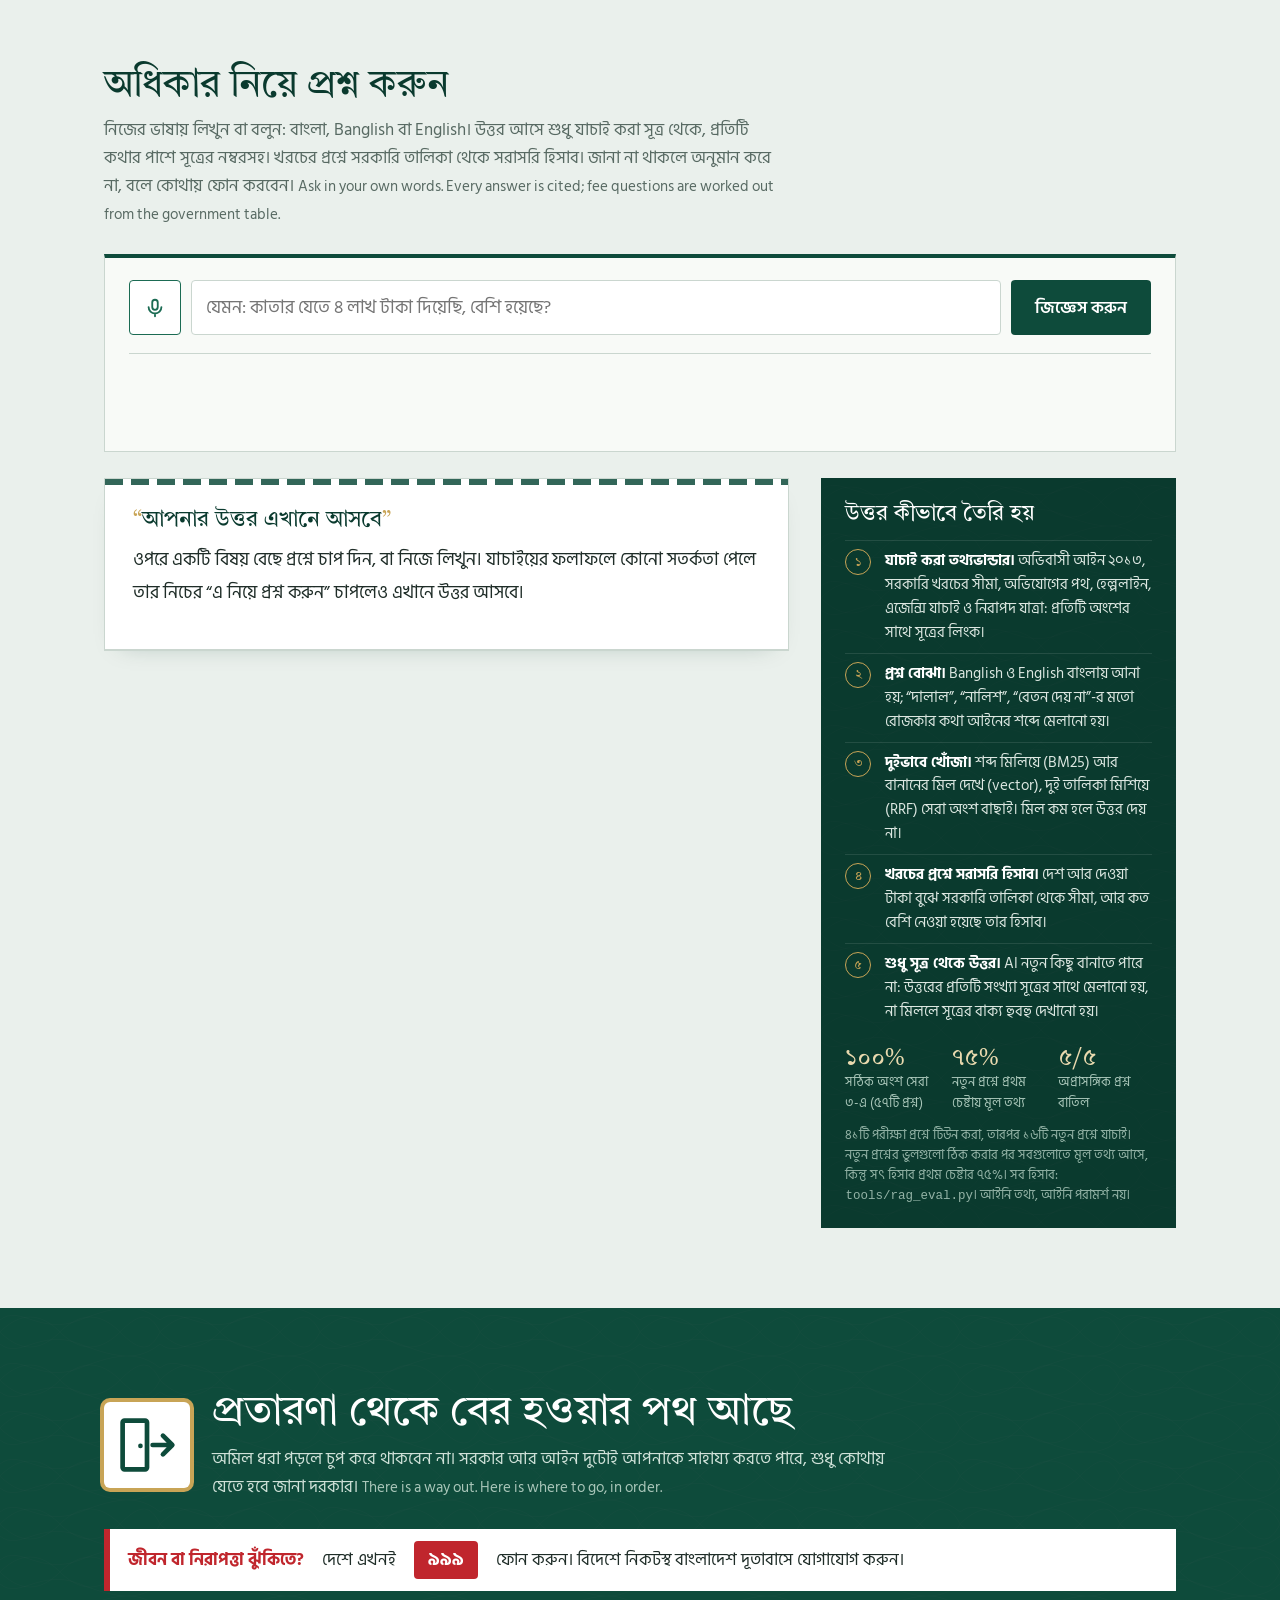
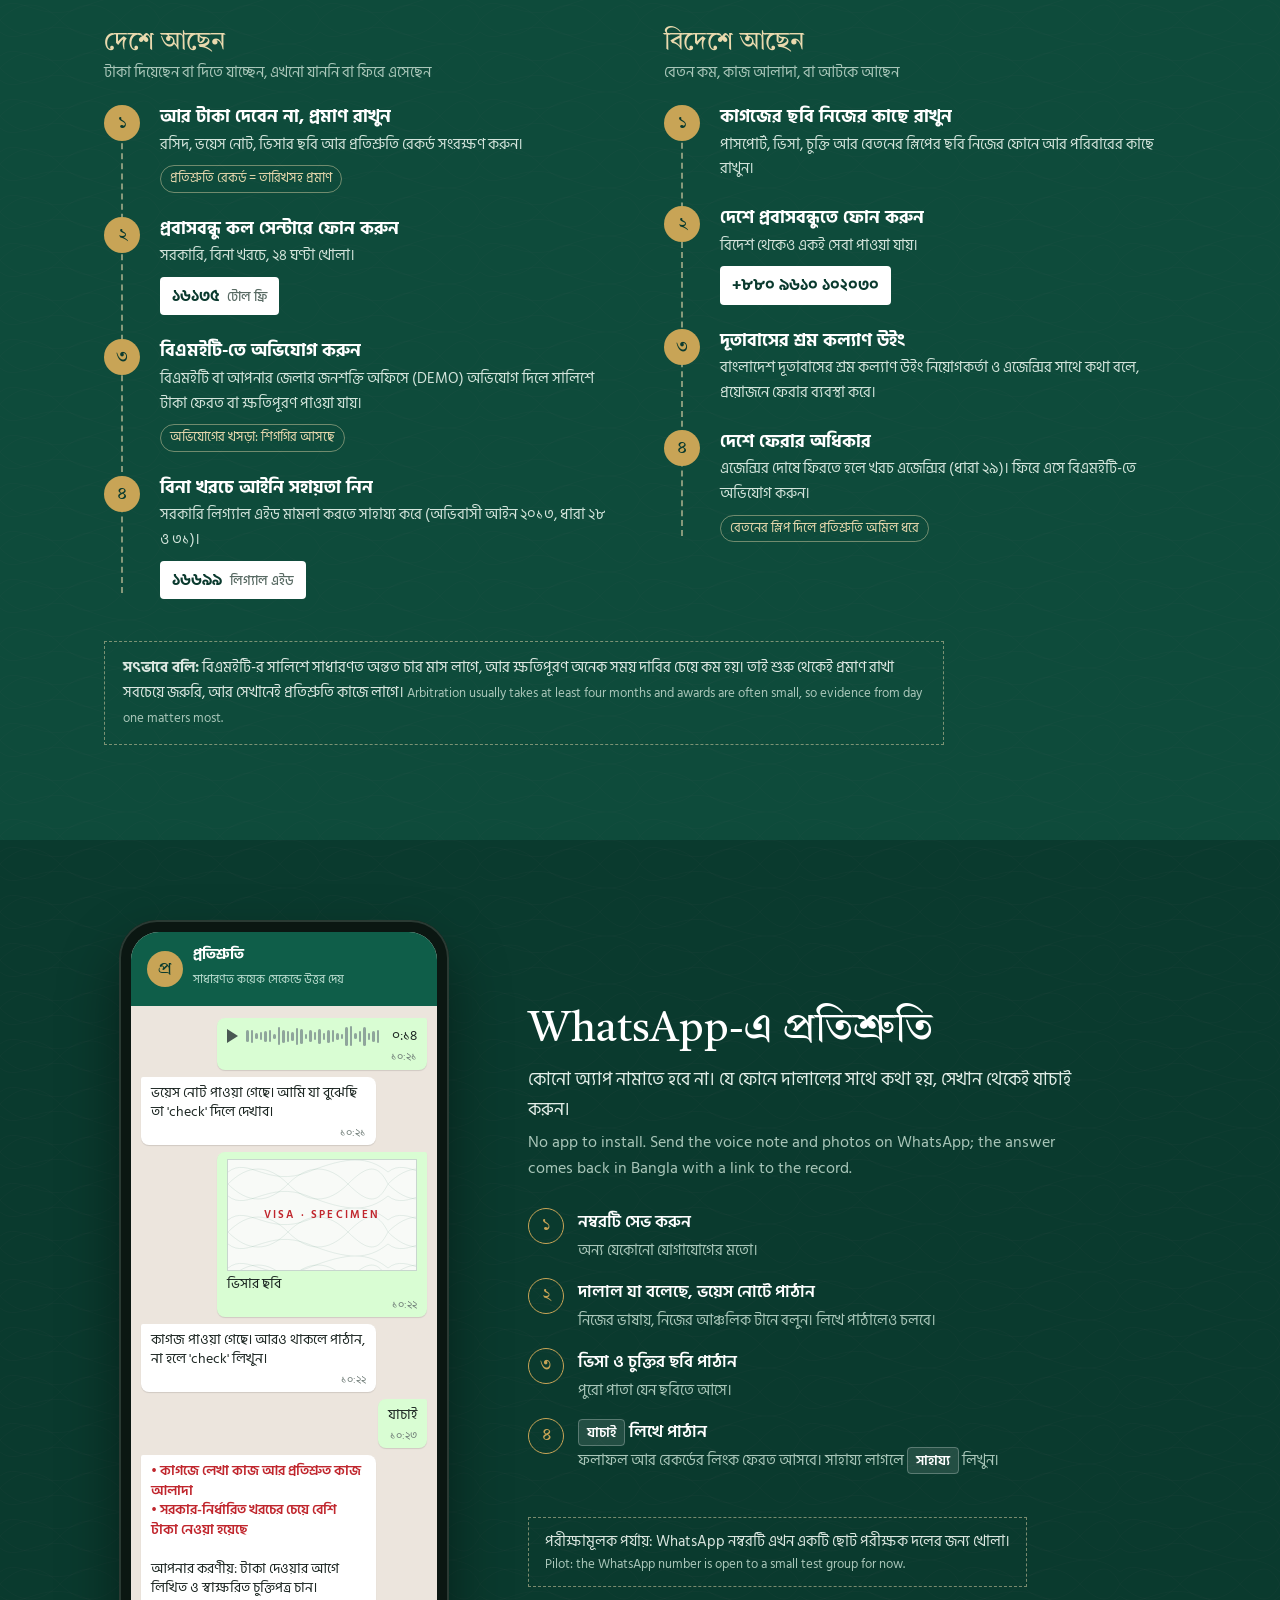
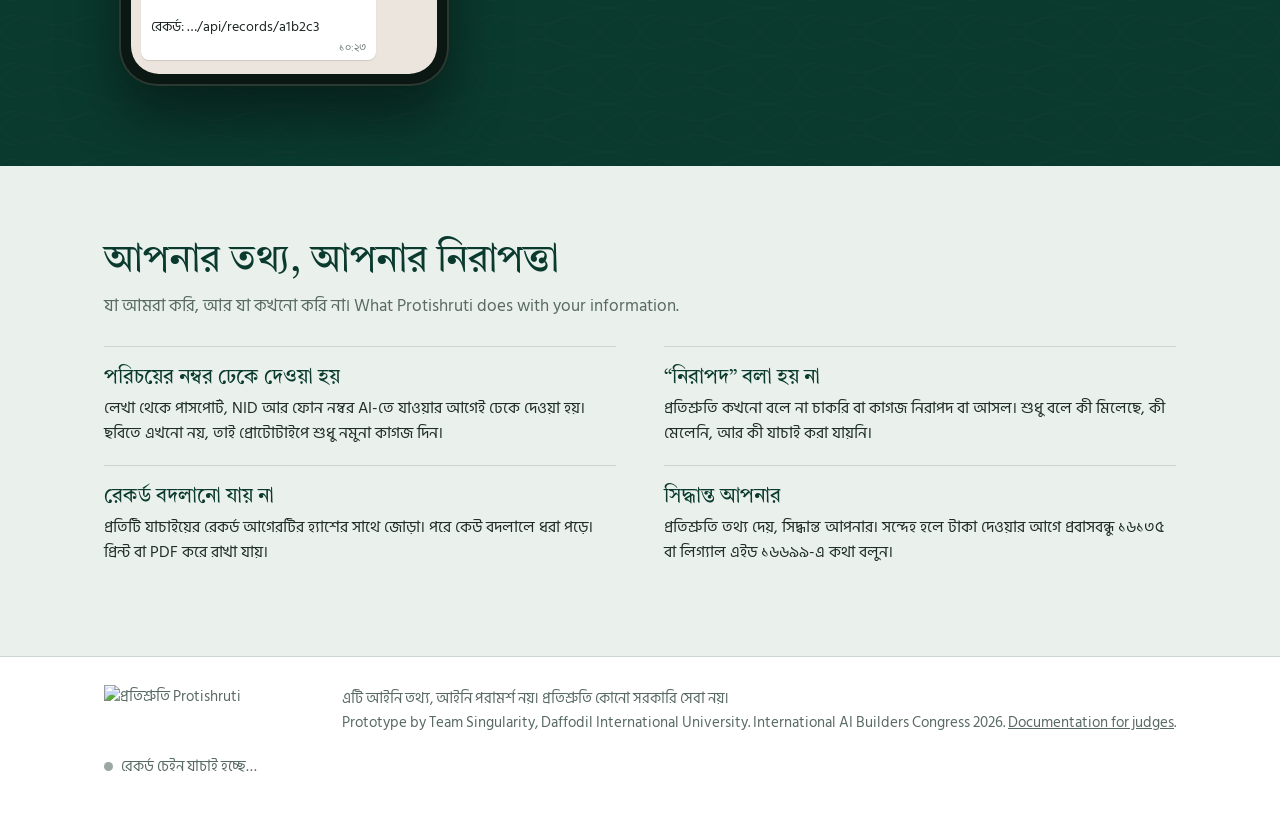
==== commit b0f1e34c: "live doc/admin update" ====
--- a/frontend/index.html
+++ b/frontend/index.html
@@ -1051,7 +1051,7 @@
 <footer>
   <div class="wrap">
     <img class="flogo" src="/brand/logo-light.svg" width="264" height="72" alt="প্রতিশ্রুতি Protishruti">
-    <p>এটি আইনি তথ্য, আইনি পরামর্শ নয়। প্রতিশ্রুতি কোনো সরকারি সেবা নয়।<br>Prototype by Team Singularity, Daffodil International University. International AI Builders Congress 2026.</p>
+    <p>এটি আইনি তথ্য, আইনি পরামর্শ নয়। প্রতিশ্রুতি কোনো সরকারি সেবা নয়।<br>Prototype by Team Singularity, Daffodil International University. International AI Builders Congress 2026. <a href="/docs" style="color:inherit">Documentation for judges</a>.</p>
     <p class="chain"><i id="chainDot"></i><span id="chainText">রেকর্ড চেইন যাচাই হচ্ছে…</span></p>
   </div>
 </footer>
